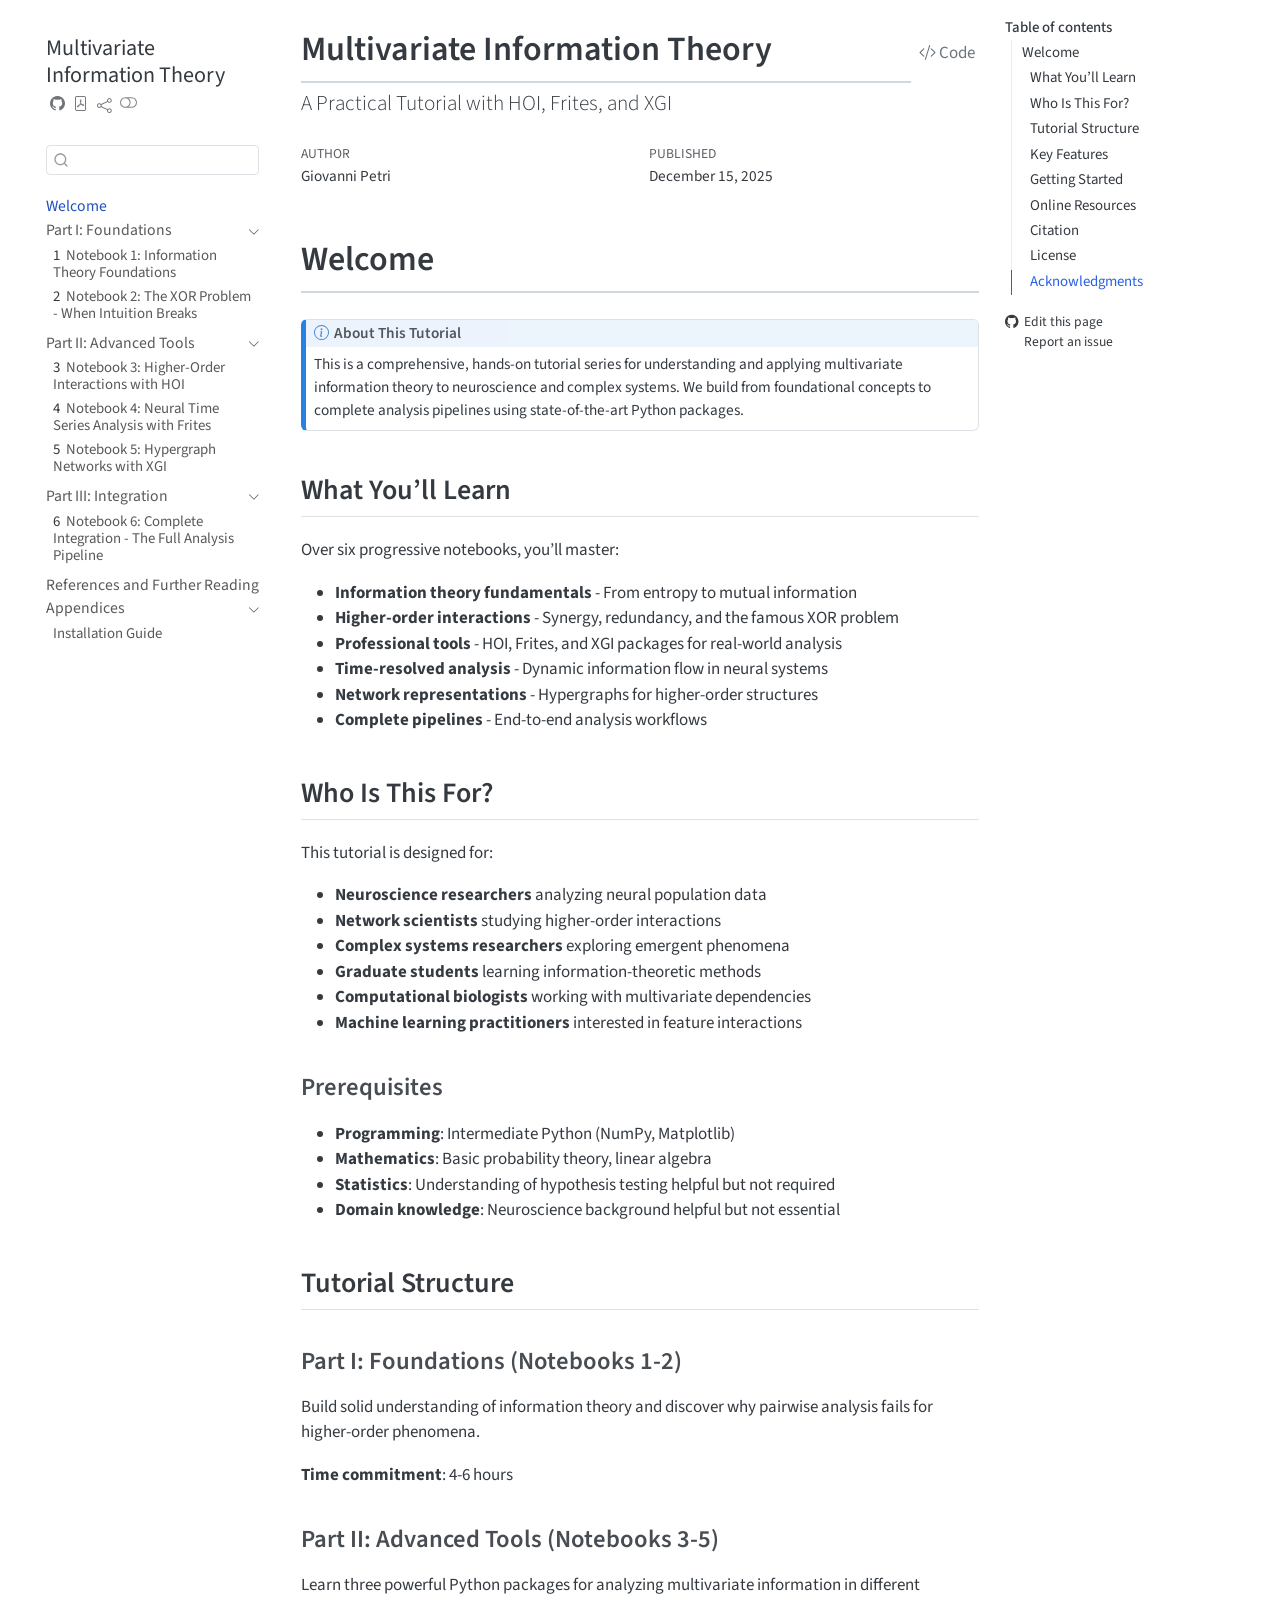
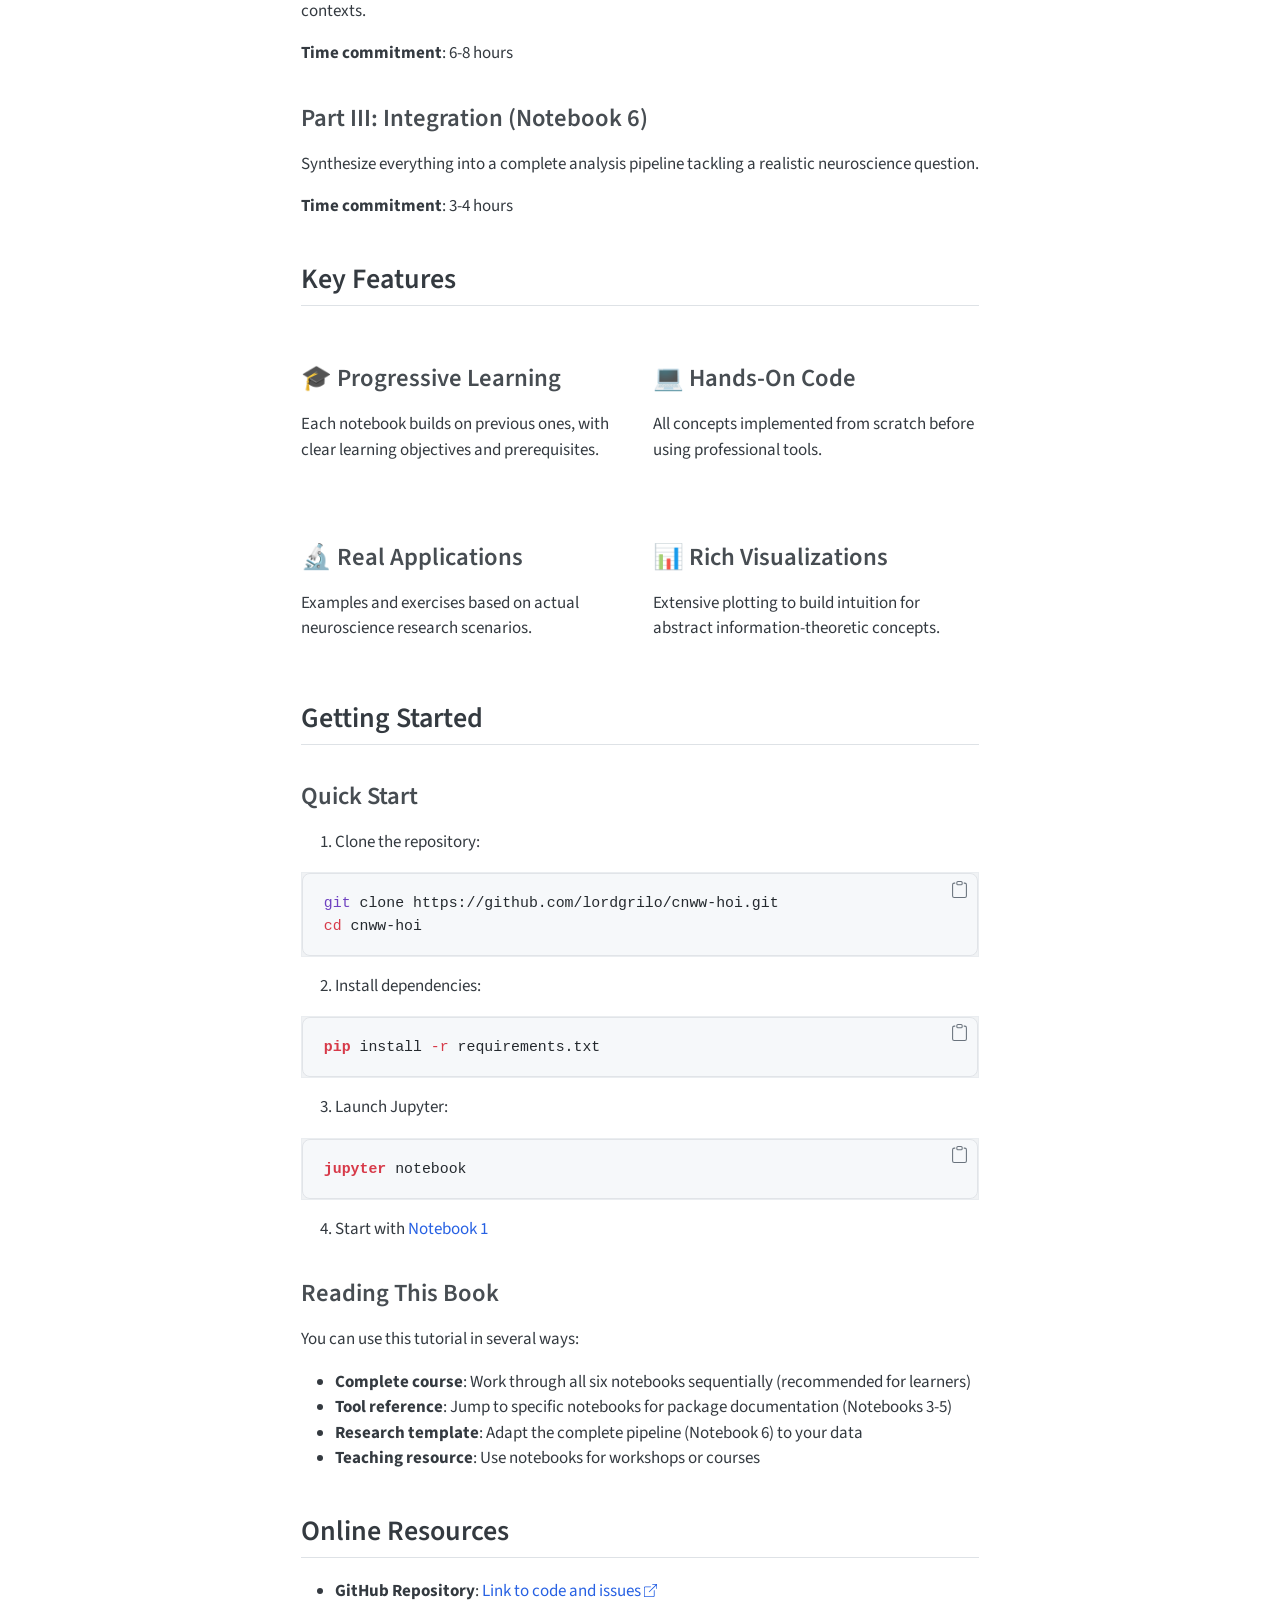
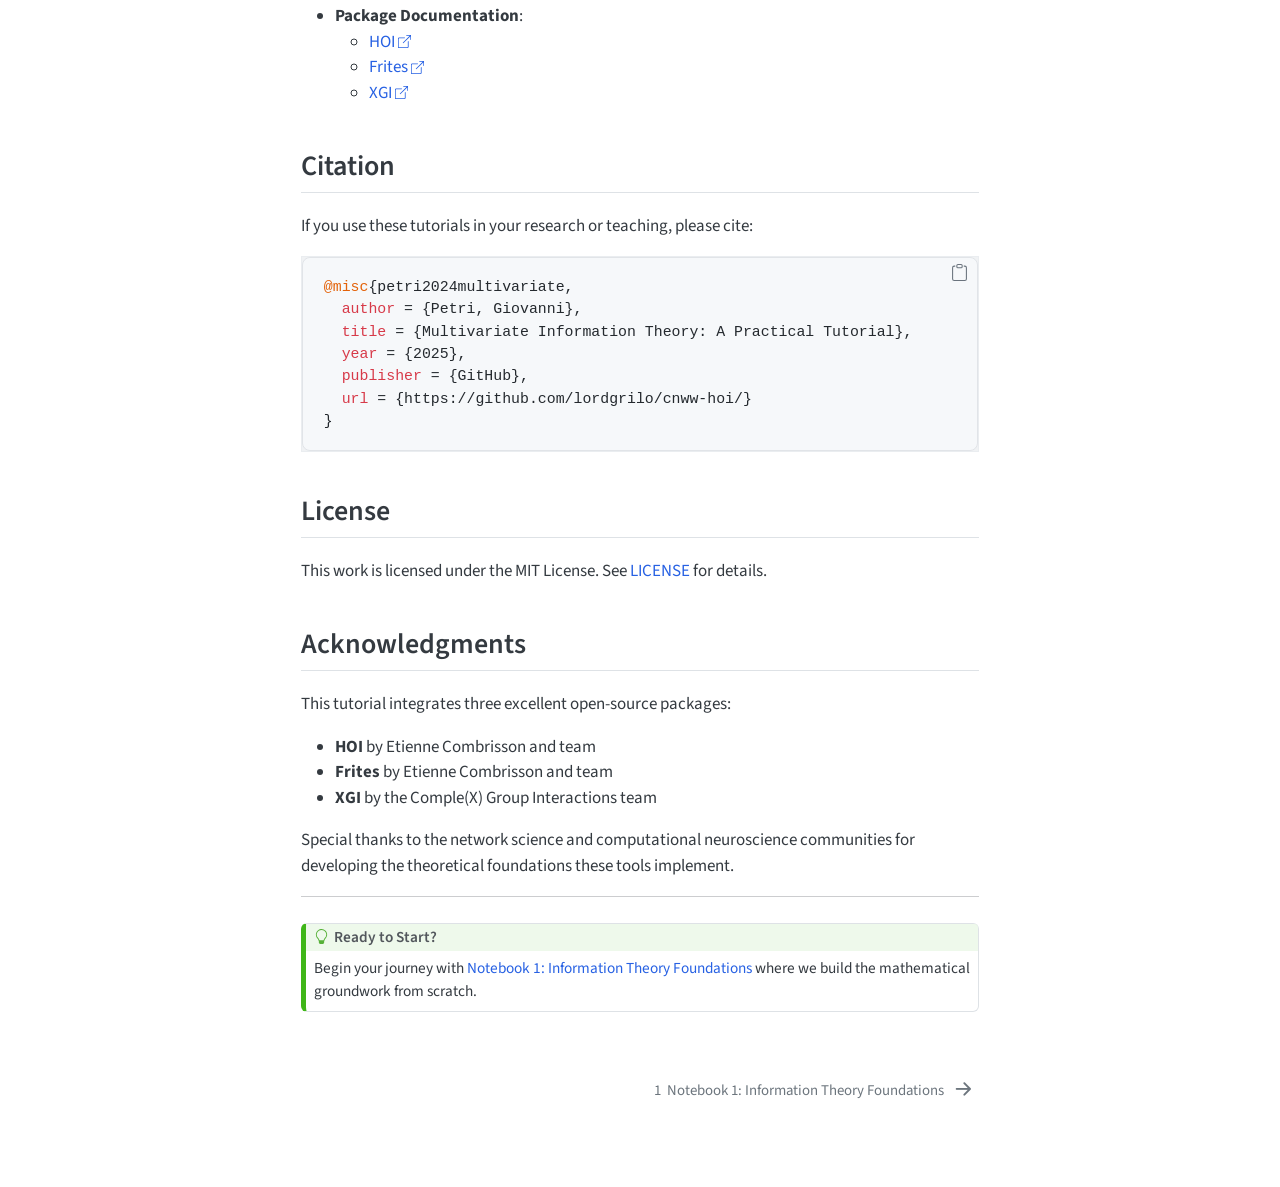
==== docs/index.html @ bf89f745 "added docs folder" ====
<!DOCTYPE html>
<html xmlns="http://www.w3.org/1999/xhtml" lang="en" xml:lang="en"><head>

<meta charset="utf-8">
<meta name="generator" content="quarto-1.8.26">

<meta name="viewport" content="width=device-width, initial-scale=1.0, user-scalable=yes">

<meta name="author" content="Giovanni Petri">
<meta name="dcterms.date" content="2025-12-15">

<title>Multivariate Information Theory</title>
<style>
code{white-space: pre-wrap;}
span.smallcaps{font-variant: small-caps;}
div.columns{display: flex; gap: min(4vw, 1.5em);}
div.column{flex: auto; overflow-x: auto;}
div.hanging-indent{margin-left: 1.5em; text-indent: -1.5em;}
ul.task-list{list-style: none;}
ul.task-list li input[type="checkbox"] {
  width: 0.8em;
  margin: 0 0.8em 0.2em -1em; /* quarto-specific, see https://github.com/quarto-dev/quarto-cli/issues/4556 */ 
  vertical-align: middle;
}
/* CSS for syntax highlighting */
html { -webkit-text-size-adjust: 100%; }
pre > code.sourceCode { white-space: pre; position: relative; }
pre > code.sourceCode > span { display: inline-block; line-height: 1.25; }
pre > code.sourceCode > span:empty { height: 1.2em; }
.sourceCode { overflow: visible; }
code.sourceCode > span { color: inherit; text-decoration: inherit; }
div.sourceCode { margin: 1em 0; }
pre.sourceCode { margin: 0; }
@media screen {
div.sourceCode { overflow: auto; }
}
@media print {
pre > code.sourceCode { white-space: pre-wrap; }
pre > code.sourceCode > span { text-indent: -5em; padding-left: 5em; }
}
pre.numberSource code
  { counter-reset: source-line 0; }
pre.numberSource code > span
  { position: relative; left: -4em; counter-increment: source-line; }
pre.numberSource code > span > a:first-child::before
  { content: counter(source-line);
    position: relative; left: -1em; text-align: right; vertical-align: baseline;
    border: none; display: inline-block;
    -webkit-touch-callout: none; -webkit-user-select: none;
    -khtml-user-select: none; -moz-user-select: none;
    -ms-user-select: none; user-select: none;
    padding: 0 4px; width: 4em;
  }
pre.numberSource { margin-left: 3em;  padding-left: 4px; }
div.sourceCode
  {   }
@media screen {
pre > code.sourceCode > span > a:first-child::before { text-decoration: underline; }
}
</style>


<script src="site_libs/quarto-nav/quarto-nav.js"></script>
<script src="site_libs/quarto-nav/headroom.min.js"></script>
<script src="site_libs/clipboard/clipboard.min.js"></script>
<script src="site_libs/quarto-search/autocomplete.umd.js"></script>
<script src="site_libs/quarto-search/fuse.min.js"></script>
<script src="site_libs/quarto-search/quarto-search.js"></script>
<meta name="quarto:offset" content="./">
<link href="./01_information_theory_foundations.html" rel="next">
<script src="site_libs/quarto-html/quarto.js" type="module"></script>
<script src="site_libs/quarto-html/tabsets/tabsets.js" type="module"></script>
<script src="site_libs/quarto-html/axe/axe-check.js" type="module"></script>
<script src="site_libs/quarto-html/popper.min.js"></script>
<script src="site_libs/quarto-html/tippy.umd.min.js"></script>
<script src="site_libs/quarto-html/anchor.min.js"></script>
<link href="site_libs/quarto-html/tippy.css" rel="stylesheet">
<link href="site_libs/quarto-html/quarto-syntax-highlighting-597958c53c93a607afca12fd375c57ed.css" rel="stylesheet" class="quarto-color-scheme" id="quarto-text-highlighting-styles">
<link href="site_libs/quarto-html/quarto-syntax-highlighting-dark-7ac2f9da8c2617a4fdd15004b4601015.css" rel="stylesheet" class="quarto-color-scheme quarto-color-alternate" id="quarto-text-highlighting-styles">
<link href="site_libs/quarto-html/quarto-syntax-highlighting-597958c53c93a607afca12fd375c57ed.css" rel="stylesheet" class="quarto-color-scheme-extra" id="quarto-text-highlighting-styles">
<script src="site_libs/bootstrap/bootstrap.min.js"></script>
<link href="site_libs/bootstrap/bootstrap-icons.css" rel="stylesheet">
<link href="site_libs/bootstrap/bootstrap-968d3e63a93d5987d0e6d73d568971dd.min.css" rel="stylesheet" append-hash="true" class="quarto-color-scheme" id="quarto-bootstrap" data-mode="light">
<link href="site_libs/bootstrap/bootstrap-dark-913b17780ec437ee198ef3e682b8cc2c.min.css" rel="stylesheet" append-hash="true" class="quarto-color-scheme quarto-color-alternate" id="quarto-bootstrap" data-mode="dark">
<link href="site_libs/bootstrap/bootstrap-968d3e63a93d5987d0e6d73d568971dd.min.css" rel="stylesheet" append-hash="true" class="quarto-color-scheme-extra" id="quarto-bootstrap" data-mode="light">
<script id="quarto-search-options" type="application/json">{
  "location": "sidebar",
  "copy-button": false,
  "collapse-after": 3,
  "panel-placement": "start",
  "type": "textbox",
  "limit": 50,
  "keyboard-shortcut": [
    "f",
    "/",
    "s"
  ],
  "show-item-context": false,
  "language": {
    "search-no-results-text": "No results",
    "search-matching-documents-text": "matching documents",
    "search-copy-link-title": "Copy link to search",
    "search-hide-matches-text": "Hide additional matches",
    "search-more-match-text": "more match in this document",
    "search-more-matches-text": "more matches in this document",
    "search-clear-button-title": "Clear",
    "search-text-placeholder": "",
    "search-detached-cancel-button-title": "Cancel",
    "search-submit-button-title": "Submit",
    "search-label": "Search"
  }
}</script>
<style>html{ scroll-behavior: smooth; }</style>


<link rel="stylesheet" href="styles.css">
</head>

<body class="nav-sidebar floating quarto-light"><script id="quarto-html-before-body" type="application/javascript">
    const toggleBodyColorMode = (bsSheetEl) => {
      const mode = bsSheetEl.getAttribute("data-mode");
      const bodyEl = window.document.querySelector("body");
      if (mode === "dark") {
        bodyEl.classList.add("quarto-dark");
        bodyEl.classList.remove("quarto-light");
      } else {
        bodyEl.classList.add("quarto-light");
        bodyEl.classList.remove("quarto-dark");
      }
    }
    const toggleBodyColorPrimary = () => {
      const bsSheetEl = window.document.querySelector("link#quarto-bootstrap:not([rel=disabled-stylesheet])");
      if (bsSheetEl) {
        toggleBodyColorMode(bsSheetEl);
      }
    }
    const setColorSchemeToggle = (alternate) => {
      const toggles = window.document.querySelectorAll('.quarto-color-scheme-toggle');
      for (let i=0; i < toggles.length; i++) {
        const toggle = toggles[i];
        if (toggle) {
          if (alternate) {
            toggle.classList.add("alternate");
          } else {
            toggle.classList.remove("alternate");
          }
        }
      }
    };
    const toggleColorMode = (alternate) => {
      // Switch the stylesheets
      const primaryStylesheets = window.document.querySelectorAll('link.quarto-color-scheme:not(.quarto-color-alternate)');
      const alternateStylesheets = window.document.querySelectorAll('link.quarto-color-scheme.quarto-color-alternate');
      manageTransitions('#quarto-margin-sidebar .nav-link', false);
      if (alternate) {
        // note: dark is layered on light, we don't disable primary!
        enableStylesheet(alternateStylesheets);
        for (const sheetNode of alternateStylesheets) {
          if (sheetNode.id === "quarto-bootstrap") {
            toggleBodyColorMode(sheetNode);
          }
        }
      } else {
        disableStylesheet(alternateStylesheets);
        enableStylesheet(primaryStylesheets)
        toggleBodyColorPrimary();
      }
      manageTransitions('#quarto-margin-sidebar .nav-link', true);
      // Switch the toggles
      setColorSchemeToggle(alternate)
      // Hack to workaround the fact that safari doesn't
      // properly recolor the scrollbar when toggling (#1455)
      if (navigator.userAgent.indexOf('Safari') > 0 && navigator.userAgent.indexOf('Chrome') == -1) {
        manageTransitions("body", false);
        window.scrollTo(0, 1);
        setTimeout(() => {
          window.scrollTo(0, 0);
          manageTransitions("body", true);
        }, 40);
      }
    }
    const disableStylesheet = (stylesheets) => {
      for (let i=0; i < stylesheets.length; i++) {
        const stylesheet = stylesheets[i];
        stylesheet.rel = 'disabled-stylesheet';
      }
    }
    const enableStylesheet = (stylesheets) => {
      for (let i=0; i < stylesheets.length; i++) {
        const stylesheet = stylesheets[i];
        if(stylesheet.rel !== 'stylesheet') { // for Chrome, which will still FOUC without this check
          stylesheet.rel = 'stylesheet';
        }
      }
    }
    const manageTransitions = (selector, allowTransitions) => {
      const els = window.document.querySelectorAll(selector);
      for (let i=0; i < els.length; i++) {
        const el = els[i];
        if (allowTransitions) {
          el.classList.remove('notransition');
        } else {
          el.classList.add('notransition');
        }
      }
    }
    const isFileUrl = () => {
      return window.location.protocol === 'file:';
    }
    const hasAlternateSentinel = () => {
      let styleSentinel = getColorSchemeSentinel();
      if (styleSentinel !== null) {
        return styleSentinel === "alternate";
      } else {
        return false;
      }
    }
    const setStyleSentinel = (alternate) => {
      const value = alternate ? "alternate" : "default";
      if (!isFileUrl()) {
        window.localStorage.setItem("quarto-color-scheme", value);
      } else {
        localAlternateSentinel = value;
      }
    }
    const getColorSchemeSentinel = () => {
      if (!isFileUrl()) {
        const storageValue = window.localStorage.getItem("quarto-color-scheme");
        return storageValue != null ? storageValue : localAlternateSentinel;
      } else {
        return localAlternateSentinel;
      }
    }
    const toggleGiscusIfUsed = (isAlternate, darkModeDefault) => {
      const baseTheme = document.querySelector('#giscus-base-theme')?.value ?? 'light';
      const alternateTheme = document.querySelector('#giscus-alt-theme')?.value ?? 'dark';
      let newTheme = '';
      if(authorPrefersDark) {
        newTheme = isAlternate ? baseTheme : alternateTheme;
      } else {
        newTheme = isAlternate ? alternateTheme : baseTheme;
      }
      const changeGiscusTheme = () => {
        // From: https://github.com/giscus/giscus/issues/336
        const sendMessage = (message) => {
          const iframe = document.querySelector('iframe.giscus-frame');
          if (!iframe) return;
          iframe.contentWindow.postMessage({ giscus: message }, 'https://giscus.app');
        }
        sendMessage({
          setConfig: {
            theme: newTheme
          }
        });
      }
      const isGiscussLoaded = window.document.querySelector('iframe.giscus-frame') !== null;
      if (isGiscussLoaded) {
        changeGiscusTheme();
      }
    };
    const authorPrefersDark = false;
    const darkModeDefault = authorPrefersDark;
      document.querySelector('link#quarto-text-highlighting-styles.quarto-color-scheme-extra').rel = 'disabled-stylesheet';
      document.querySelector('link#quarto-bootstrap.quarto-color-scheme-extra').rel = 'disabled-stylesheet';
    let localAlternateSentinel = darkModeDefault ? 'alternate' : 'default';
    // Dark / light mode switch
    window.quartoToggleColorScheme = () => {
      // Read the current dark / light value
      let toAlternate = !hasAlternateSentinel();
      toggleColorMode(toAlternate);
      setStyleSentinel(toAlternate);
      toggleGiscusIfUsed(toAlternate, darkModeDefault);
      window.dispatchEvent(new Event('resize'));
    };
    // Switch to dark mode if need be
    if (hasAlternateSentinel()) {
      toggleColorMode(true);
    } else {
      toggleColorMode(false);
    }
  </script>

<div id="quarto-search-results"></div>
  <header id="quarto-header" class="headroom fixed-top">
  <nav class="quarto-secondary-nav">
    <div class="container-fluid d-flex">
      <button type="button" class="quarto-btn-toggle btn" data-bs-toggle="collapse" role="button" data-bs-target=".quarto-sidebar-collapse-item" aria-controls="quarto-sidebar" aria-expanded="false" aria-label="Toggle sidebar navigation" onclick="if (window.quartoToggleHeadroom) { window.quartoToggleHeadroom(); }">
        <i class="bi bi-layout-text-sidebar-reverse"></i>
      </button>
        <nav class="quarto-page-breadcrumbs" aria-label="breadcrumb"><ol class="breadcrumb"><li class="breadcrumb-item"><a href="./index.html">Welcome</a></li></ol></nav>
        <a class="flex-grow-1" role="navigation" data-bs-toggle="collapse" data-bs-target=".quarto-sidebar-collapse-item" aria-controls="quarto-sidebar" aria-expanded="false" aria-label="Toggle sidebar navigation" onclick="if (window.quartoToggleHeadroom) { window.quartoToggleHeadroom(); }">      
        </a>
      <button type="button" class="btn quarto-search-button" aria-label="Search" onclick="window.quartoOpenSearch();">
        <i class="bi bi-search"></i>
      </button>
    </div>
  </nav>
</header>
<!-- content -->
<div id="quarto-content" class="quarto-container page-columns page-rows-contents page-layout-article">
<!-- sidebar -->
  <nav id="quarto-sidebar" class="sidebar collapse collapse-horizontal quarto-sidebar-collapse-item sidebar-navigation floating overflow-auto">
    <div class="pt-lg-2 mt-2 text-left sidebar-header">
    <div class="sidebar-title mb-0 py-0">
      <a href="./">Multivariate Information Theory</a> 
        <div class="sidebar-tools-main tools-wide">
    <a href="https://github.com/yourusername/multivariate-information-theory-tutorial" title="Source Code" class="quarto-navigation-tool px-1" aria-label="Source Code"><i class="bi bi-github"></i></a>
    <a href="./Multivariate-Information-Theory.pdf" title="Download PDF" class="quarto-navigation-tool px-1" aria-label="Download PDF"><i class="bi bi-file-pdf"></i></a>
    <div class="dropdown">
      <a href="" title="Share" id="quarto-navigation-tool-dropdown-0" class="quarto-navigation-tool dropdown-toggle px-1" data-bs-toggle="dropdown" aria-expanded="false" role="link" aria-label="Share"><i class="bi bi-share"></i></a>
      <ul class="dropdown-menu" aria-labelledby="quarto-navigation-tool-dropdown-0">
          <li>
            <a class="dropdown-item sidebar-tools-main-item" href="https://twitter.com/intent/tweet?url=|url|">
              <i class="bi bi-twitter pe-1"></i>
            Twitter
            </a>
          </li>
          <li>
            <a class="dropdown-item sidebar-tools-main-item" href="https://www.linkedin.com/sharing/share-offsite/?url=|url|">
              <i class="bi bi-linkedin pe-1"></i>
            LinkedIn
            </a>
          </li>
      </ul>
    </div>
  <a href="" class="quarto-color-scheme-toggle quarto-navigation-tool  px-1" onclick="window.quartoToggleColorScheme(); return false;" title="Toggle dark mode"><i class="bi"></i></a>
</div>
    </div>
      </div>
        <div class="mt-2 flex-shrink-0 align-items-center">
        <div class="sidebar-search">
        <div id="quarto-search" class="" title="Search"></div>
        </div>
        </div>
    <div class="sidebar-menu-container"> 
    <ul class="list-unstyled mt-1">
        <li class="sidebar-item">
  <div class="sidebar-item-container"> 
  <a href="./index.html" class="sidebar-item-text sidebar-link active">
 <span class="menu-text">Welcome</span></a>
  </div>
</li>
        <li class="sidebar-item sidebar-item-section">
      <div class="sidebar-item-container"> 
            <a class="sidebar-item-text sidebar-link text-start" data-bs-toggle="collapse" data-bs-target="#quarto-sidebar-section-1" role="navigation" aria-expanded="true">
 <span class="menu-text">Part I: Foundations</span></a>
          <a class="sidebar-item-toggle text-start" data-bs-toggle="collapse" data-bs-target="#quarto-sidebar-section-1" role="navigation" aria-expanded="true" aria-label="Toggle section">
            <i class="bi bi-chevron-right ms-2"></i>
          </a> 
      </div>
      <ul id="quarto-sidebar-section-1" class="collapse list-unstyled sidebar-section depth1 show">  
          <li class="sidebar-item">
  <div class="sidebar-item-container"> 
  <a href="./01_information_theory_foundations.html" class="sidebar-item-text sidebar-link">
 <span class="menu-text"><span class="chapter-number">1</span>&nbsp; <span class="chapter-title">Notebook 1: Information Theory Foundations</span></span></a>
  </div>
</li>
          <li class="sidebar-item">
  <div class="sidebar-item-container"> 
  <a href="./02_xor_problem_synergy.html" class="sidebar-item-text sidebar-link">
 <span class="menu-text"><span class="chapter-number">2</span>&nbsp; <span class="chapter-title">Notebook 2: The XOR Problem - When Intuition Breaks</span></span></a>
  </div>
</li>
      </ul>
  </li>
        <li class="sidebar-item sidebar-item-section">
      <div class="sidebar-item-container"> 
            <a class="sidebar-item-text sidebar-link text-start" data-bs-toggle="collapse" data-bs-target="#quarto-sidebar-section-2" role="navigation" aria-expanded="true">
 <span class="menu-text">Part II: Advanced Tools</span></a>
          <a class="sidebar-item-toggle text-start" data-bs-toggle="collapse" data-bs-target="#quarto-sidebar-section-2" role="navigation" aria-expanded="true" aria-label="Toggle section">
            <i class="bi bi-chevron-right ms-2"></i>
          </a> 
      </div>
      <ul id="quarto-sidebar-section-2" class="collapse list-unstyled sidebar-section depth1 show">  
          <li class="sidebar-item">
  <div class="sidebar-item-container"> 
  <a href="./03_hoi_higher_order_interactions.html" class="sidebar-item-text sidebar-link">
 <span class="menu-text"><span class="chapter-number">3</span>&nbsp; <span class="chapter-title">Notebook 3: Higher-Order Interactions with HOI</span></span></a>
  </div>
</li>
          <li class="sidebar-item">
  <div class="sidebar-item-container"> 
  <a href="./04_frites_neural_timeseries.html" class="sidebar-item-text sidebar-link">
 <span class="menu-text"><span class="chapter-number">4</span>&nbsp; <span class="chapter-title">Notebook 4: Neural Time Series Analysis with Frites</span></span></a>
  </div>
</li>
          <li class="sidebar-item">
  <div class="sidebar-item-container"> 
  <a href="./05_xgi_hypergraph_networks.html" class="sidebar-item-text sidebar-link">
 <span class="menu-text"><span class="chapter-number">5</span>&nbsp; <span class="chapter-title">Notebook 5: Hypergraph Networks with XGI</span></span></a>
  </div>
</li>
      </ul>
  </li>
        <li class="sidebar-item sidebar-item-section">
      <div class="sidebar-item-container"> 
            <a class="sidebar-item-text sidebar-link text-start" data-bs-toggle="collapse" data-bs-target="#quarto-sidebar-section-3" role="navigation" aria-expanded="true">
 <span class="menu-text">Part III: Integration</span></a>
          <a class="sidebar-item-toggle text-start" data-bs-toggle="collapse" data-bs-target="#quarto-sidebar-section-3" role="navigation" aria-expanded="true" aria-label="Toggle section">
            <i class="bi bi-chevron-right ms-2"></i>
          </a> 
      </div>
      <ul id="quarto-sidebar-section-3" class="collapse list-unstyled sidebar-section depth1 show">  
          <li class="sidebar-item">
  <div class="sidebar-item-container"> 
  <a href="./06_complete_integration.html" class="sidebar-item-text sidebar-link">
 <span class="menu-text"><span class="chapter-number">6</span>&nbsp; <span class="chapter-title">Notebook 6: Complete Integration - The Full Analysis Pipeline</span></span></a>
  </div>
</li>
      </ul>
  </li>
        <li class="sidebar-item">
  <div class="sidebar-item-container"> 
  <a href="./references.html" class="sidebar-item-text sidebar-link">
 <span class="menu-text">References and Further Reading</span></a>
  </div>
</li>
        <li class="sidebar-item sidebar-item-section">
      <div class="sidebar-item-container"> 
            <a class="sidebar-item-text sidebar-link text-start" data-bs-toggle="collapse" data-bs-target="#quarto-sidebar-section-4" role="navigation" aria-expanded="true">
 <span class="menu-text">Appendices</span></a>
          <a class="sidebar-item-toggle text-start" data-bs-toggle="collapse" data-bs-target="#quarto-sidebar-section-4" role="navigation" aria-expanded="true" aria-label="Toggle section">
            <i class="bi bi-chevron-right ms-2"></i>
          </a> 
      </div>
      <ul id="quarto-sidebar-section-4" class="collapse list-unstyled sidebar-section depth1 show">  
          <li class="sidebar-item">
  <div class="sidebar-item-container"> 
  <a href="./installation_guide.html" class="sidebar-item-text sidebar-link">
 <span class="menu-text">Installation Guide</span></a>
  </div>
</li>
      </ul>
  </li>
    </ul>
    </div>
</nav>
<div id="quarto-sidebar-glass" class="quarto-sidebar-collapse-item" data-bs-toggle="collapse" data-bs-target=".quarto-sidebar-collapse-item"></div>
<!-- margin-sidebar -->
    <div id="quarto-margin-sidebar" class="sidebar margin-sidebar">
        <nav id="TOC" role="doc-toc" class="toc-active">
    <h2 id="toc-title">Table of contents</h2>
   
  <ul>
  <li><a href="#welcome" id="toc-welcome" class="nav-link active" data-scroll-target="#welcome">Welcome</a>
  <ul class="collapse">
  <li><a href="#what-youll-learn" id="toc-what-youll-learn" class="nav-link" data-scroll-target="#what-youll-learn">What You’ll Learn</a></li>
  <li><a href="#who-is-this-for" id="toc-who-is-this-for" class="nav-link" data-scroll-target="#who-is-this-for">Who Is This For?</a>
  <ul class="collapse">
  <li><a href="#prerequisites" id="toc-prerequisites" class="nav-link" data-scroll-target="#prerequisites">Prerequisites</a></li>
  </ul></li>
  <li><a href="#tutorial-structure" id="toc-tutorial-structure" class="nav-link" data-scroll-target="#tutorial-structure">Tutorial Structure</a>
  <ul class="collapse">
  <li><a href="#part-i-foundations-notebooks-1-2" id="toc-part-i-foundations-notebooks-1-2" class="nav-link" data-scroll-target="#part-i-foundations-notebooks-1-2">Part I: Foundations (Notebooks 1-2)</a></li>
  <li><a href="#part-ii-advanced-tools-notebooks-3-5" id="toc-part-ii-advanced-tools-notebooks-3-5" class="nav-link" data-scroll-target="#part-ii-advanced-tools-notebooks-3-5">Part II: Advanced Tools (Notebooks 3-5)</a></li>
  <li><a href="#part-iii-integration-notebook-6" id="toc-part-iii-integration-notebook-6" class="nav-link" data-scroll-target="#part-iii-integration-notebook-6">Part III: Integration (Notebook 6)</a></li>
  </ul></li>
  <li><a href="#key-features" id="toc-key-features" class="nav-link" data-scroll-target="#key-features">Key Features</a></li>
  <li><a href="#getting-started" id="toc-getting-started" class="nav-link" data-scroll-target="#getting-started">Getting Started</a>
  <ul class="collapse">
  <li><a href="#quick-start" id="toc-quick-start" class="nav-link" data-scroll-target="#quick-start">Quick Start</a></li>
  <li><a href="#reading-this-book" id="toc-reading-this-book" class="nav-link" data-scroll-target="#reading-this-book">Reading This Book</a></li>
  </ul></li>
  <li><a href="#online-resources" id="toc-online-resources" class="nav-link" data-scroll-target="#online-resources">Online Resources</a></li>
  <li><a href="#citation" id="toc-citation" class="nav-link" data-scroll-target="#citation">Citation</a></li>
  <li><a href="#license" id="toc-license" class="nav-link" data-scroll-target="#license">License</a></li>
  <li><a href="#acknowledgments" id="toc-acknowledgments" class="nav-link" data-scroll-target="#acknowledgments">Acknowledgments</a></li>
  </ul></li>
  </ul>
<div class="toc-actions"><ul><li><a href="https://github.com/yourusername/multivariate-information-theory-tutorial/edit/main/index.md" class="toc-action"><i class="bi bi-github"></i>Edit this page</a></li><li><a href="https://github.com/yourusername/multivariate-information-theory-tutorial/issues/new" class="toc-action"><i class="bi empty"></i>Report an issue</a></li></ul></div></nav>
    </div>
<!-- main -->
<main class="content" id="quarto-document-content">


<header id="title-block-header" class="quarto-title-block default">
<div class="quarto-title">
<div class="quarto-title-block"><div><h1 class="title">Multivariate Information Theory</h1><button type="button" class="btn code-tools-button" id="quarto-code-tools-source"><i class="bi"></i> Code</button></div></div>
<p class="subtitle lead">A Practical Tutorial with HOI, Frites, and XGI</p>
</div>



<div class="quarto-title-meta">

    <div>
    <div class="quarto-title-meta-heading">Author</div>
    <div class="quarto-title-meta-contents">
             <p>Giovanni Petri </p>
          </div>
  </div>
    
    <div>
    <div class="quarto-title-meta-heading">Published</div>
    <div class="quarto-title-meta-contents">
      <p class="date">December 15, 2025</p>
    </div>
  </div>
  
    
  </div>
  


</header>


<section id="welcome" class="level1 unnumbered">
<h1 class="unnumbered">Welcome</h1>
<div class="callout callout-style-default callout-note callout-titled">
<div class="callout-header d-flex align-content-center">
<div class="callout-icon-container">
<i class="callout-icon"></i>
</div>
<div class="callout-title-container flex-fill">
<span class="screen-reader-only">Note</span>About This Tutorial
</div>
</div>
<div class="callout-body-container callout-body">
<p>This is a comprehensive, hands-on tutorial series for understanding and applying multivariate information theory to neuroscience and complex systems. We build from foundational concepts to complete analysis pipelines using state-of-the-art Python packages.</p>
</div>
</div>
<section id="what-youll-learn" class="level2">
<h2 class="anchored" data-anchor-id="what-youll-learn">What You’ll Learn</h2>
<p>Over six progressive notebooks, you’ll master:</p>
<ul>
<li><strong>Information theory fundamentals</strong> - From entropy to mutual information</li>
<li><strong>Higher-order interactions</strong> - Synergy, redundancy, and the famous XOR problem</li>
<li><strong>Professional tools</strong> - HOI, Frites, and XGI packages for real-world analysis</li>
<li><strong>Time-resolved analysis</strong> - Dynamic information flow in neural systems</li>
<li><strong>Network representations</strong> - Hypergraphs for higher-order structures</li>
<li><strong>Complete pipelines</strong> - End-to-end analysis workflows</li>
</ul>
</section>
<section id="who-is-this-for" class="level2">
<h2 class="anchored" data-anchor-id="who-is-this-for">Who Is This For?</h2>
<p>This tutorial is designed for:</p>
<ul>
<li><strong>Neuroscience researchers</strong> analyzing neural population data</li>
<li><strong>Network scientists</strong> studying higher-order interactions</li>
<li><strong>Complex systems researchers</strong> exploring emergent phenomena</li>
<li><strong>Graduate students</strong> learning information-theoretic methods</li>
<li><strong>Computational biologists</strong> working with multivariate dependencies</li>
<li><strong>Machine learning practitioners</strong> interested in feature interactions</li>
</ul>
<section id="prerequisites" class="level3">
<h3 class="anchored" data-anchor-id="prerequisites">Prerequisites</h3>
<ul>
<li><strong>Programming</strong>: Intermediate Python (NumPy, Matplotlib)</li>
<li><strong>Mathematics</strong>: Basic probability theory, linear algebra</li>
<li><strong>Statistics</strong>: Understanding of hypothesis testing helpful but not required</li>
<li><strong>Domain knowledge</strong>: Neuroscience background helpful but not essential</li>
</ul>
</section>
</section>
<section id="tutorial-structure" class="level2">
<h2 class="anchored" data-anchor-id="tutorial-structure">Tutorial Structure</h2>
<section id="part-i-foundations-notebooks-1-2" class="level3">
<h3 class="anchored" data-anchor-id="part-i-foundations-notebooks-1-2">Part I: Foundations (Notebooks 1-2)</h3>
<p>Build solid understanding of information theory and discover why pairwise analysis fails for higher-order phenomena.</p>
<p><strong>Time commitment</strong>: 4-6 hours</p>
</section>
<section id="part-ii-advanced-tools-notebooks-3-5" class="level3">
<h3 class="anchored" data-anchor-id="part-ii-advanced-tools-notebooks-3-5">Part II: Advanced Tools (Notebooks 3-5)</h3>
<p>Learn three powerful Python packages for analyzing multivariate information in different contexts.</p>
<p><strong>Time commitment</strong>: 6-8 hours</p>
</section>
<section id="part-iii-integration-notebook-6" class="level3">
<h3 class="anchored" data-anchor-id="part-iii-integration-notebook-6">Part III: Integration (Notebook 6)</h3>
<p>Synthesize everything into a complete analysis pipeline tackling a realistic neuroscience question.</p>
<p><strong>Time commitment</strong>: 3-4 hours</p>
</section>
</section>
<section id="key-features" class="level2">
<h2 class="anchored" data-anchor-id="key-features">Key Features</h2>
<div class="grid">
<section id="progressive-learning" class="level3 g-col-6">
<h3 class="anchored" data-anchor-id="progressive-learning">🎓 Progressive Learning</h3>
<p>Each notebook builds on previous ones, with clear learning objectives and prerequisites.</p>
</section>
<section id="hands-on-code" class="level3 g-col-6">
<h3 class="anchored" data-anchor-id="hands-on-code">💻 Hands-On Code</h3>
<p>All concepts implemented from scratch before using professional tools.</p>
</section>
<section id="real-applications" class="level3 g-col-6">
<h3 class="anchored" data-anchor-id="real-applications">🔬 Real Applications</h3>
<p>Examples and exercises based on actual neuroscience research scenarios.</p>
</section>
<section id="rich-visualizations" class="level3 g-col-6">
<h3 class="anchored" data-anchor-id="rich-visualizations">📊 Rich Visualizations</h3>
<p>Extensive plotting to build intuition for abstract information-theoretic concepts.</p>
</section>
</div>
</section>
<section id="getting-started" class="level2">
<h2 class="anchored" data-anchor-id="getting-started">Getting Started</h2>
<section id="quick-start" class="level3">
<h3 class="anchored" data-anchor-id="quick-start">Quick Start</h3>
<ol type="1">
<li>Clone the repository:</li>
</ol>
<div class="code-copy-outer-scaffold"><div class="sourceCode" id="cb1"><pre class="sourceCode bash code-with-copy"><code class="sourceCode bash"><span id="cb1-1"><a href="#cb1-1" aria-hidden="true" tabindex="-1"></a><span class="fu">git</span> clone https://github.com/lordgrilo/cnww-hoi.git</span>
<span id="cb1-2"><a href="#cb1-2" aria-hidden="true" tabindex="-1"></a><span class="bu">cd</span> cnww-hoi</span></code></pre></div><button title="Copy to Clipboard" class="code-copy-button"><i class="bi"></i></button></div>
<ol start="2" type="1">
<li>Install dependencies:</li>
</ol>
<div class="code-copy-outer-scaffold"><div class="sourceCode" id="cb2"><pre class="sourceCode bash code-with-copy"><code class="sourceCode bash"><span id="cb2-1"><a href="#cb2-1" aria-hidden="true" tabindex="-1"></a><span class="ex">pip</span> install <span class="at">-r</span> requirements.txt</span></code></pre></div><button title="Copy to Clipboard" class="code-copy-button"><i class="bi"></i></button></div>
<ol start="3" type="1">
<li>Launch Jupyter:</li>
</ol>
<div class="code-copy-outer-scaffold"><div class="sourceCode" id="cb3"><pre class="sourceCode bash code-with-copy"><code class="sourceCode bash"><span id="cb3-1"><a href="#cb3-1" aria-hidden="true" tabindex="-1"></a><span class="ex">jupyter</span> notebook</span></code></pre></div><button title="Copy to Clipboard" class="code-copy-button"><i class="bi"></i></button></div>
<ol start="4" type="1">
<li>Start with <a href="./01_information_theory_foundations.html">Notebook 1</a></li>
</ol>
</section>
<section id="reading-this-book" class="level3">
<h3 class="anchored" data-anchor-id="reading-this-book">Reading This Book</h3>
<p>You can use this tutorial in several ways:</p>
<ul>
<li><strong>Complete course</strong>: Work through all six notebooks sequentially (recommended for learners)</li>
<li><strong>Tool reference</strong>: Jump to specific notebooks for package documentation (Notebooks 3-5)</li>
<li><strong>Research template</strong>: Adapt the complete pipeline (Notebook 6) to your data</li>
<li><strong>Teaching resource</strong>: Use notebooks for workshops or courses</li>
</ul>
</section>
</section>
<section id="online-resources" class="level2">
<h2 class="anchored" data-anchor-id="online-resources">Online Resources</h2>
<ul>
<li><strong>GitHub Repository</strong>: <a href="https://github.com/yourusername/repo">Link to code and issues</a></li>
<li><strong>Package Documentation</strong>:
<ul>
<li><a href="https://hoi.readthedocs.io/">HOI</a></li>
<li><a href="https://brainets.github.io/frites/">Frites</a></li>
<li><a href="https://xgi.readthedocs.io/">XGI</a></li>
</ul></li>
</ul>
</section>
<section id="citation" class="level2">
<h2 class="anchored" data-anchor-id="citation">Citation</h2>
<p>If you use these tutorials in your research or teaching, please cite:</p>
<div class="code-copy-outer-scaffold"><div class="sourceCode" id="cb4"><pre class="sourceCode bibtex code-with-copy"><code class="sourceCode bibtex"><span id="cb4-1"><a href="#cb4-1" aria-hidden="true" tabindex="-1"></a><span class="va">@misc</span>{<span class="ot">petri2024multivariate</span>,</span>
<span id="cb4-2"><a href="#cb4-2" aria-hidden="true" tabindex="-1"></a>  <span class="dt">author</span> = {Petri, Giovanni},</span>
<span id="cb4-3"><a href="#cb4-3" aria-hidden="true" tabindex="-1"></a>  <span class="dt">title</span> = {Multivariate Information Theory: A Practical Tutorial},</span>
<span id="cb4-4"><a href="#cb4-4" aria-hidden="true" tabindex="-1"></a>  <span class="dt">year</span> = {2025},</span>
<span id="cb4-5"><a href="#cb4-5" aria-hidden="true" tabindex="-1"></a>  <span class="dt">publisher</span> = {GitHub},</span>
<span id="cb4-6"><a href="#cb4-6" aria-hidden="true" tabindex="-1"></a>  <span class="dt">url</span> = {https://github.com/lordgrilo/cnww-hoi/}</span>
<span id="cb4-7"><a href="#cb4-7" aria-hidden="true" tabindex="-1"></a>}</span></code></pre></div><button title="Copy to Clipboard" class="code-copy-button"><i class="bi"></i></button></div>
</section>
<section id="license" class="level2">
<h2 class="anchored" data-anchor-id="license">License</h2>
<p>This work is licensed under the MIT License. See <a href="LICENSE">LICENSE</a> for details.</p>
</section>
<section id="acknowledgments" class="level2">
<h2 class="anchored" data-anchor-id="acknowledgments">Acknowledgments</h2>
<p>This tutorial integrates three excellent open-source packages:</p>
<ul>
<li><strong>HOI</strong> by Etienne Combrisson and team</li>
<li><strong>Frites</strong> by Etienne Combrisson and team<br>
</li>
<li><strong>XGI</strong> by the Comple(X) Group Interactions team</li>
</ul>
<p>Special thanks to the network science and computational neuroscience communities for developing the theoretical foundations these tools implement.</p>
<hr>
<div class="callout callout-style-default callout-tip callout-titled">
<div class="callout-header d-flex align-content-center">
<div class="callout-icon-container">
<i class="callout-icon"></i>
</div>
<div class="callout-title-container flex-fill">
<span class="screen-reader-only">Tip</span>Ready to Start?
</div>
</div>
<div class="callout-body-container callout-body">
<p>Begin your journey with <a href="./01_information_theory_foundations.html">Notebook 1: Information Theory Foundations</a> where we build the mathematical groundwork from scratch.</p>
</div>
</div>


<!-- -->

</section>
</section>

</main> <!-- /main -->
<script id="quarto-html-after-body" type="application/javascript">
  window.document.addEventListener("DOMContentLoaded", function (event) {
    // Ensure there is a toggle, if there isn't float one in the top right
    if (window.document.querySelector('.quarto-color-scheme-toggle') === null) {
      const a = window.document.createElement('a');
      a.classList.add('top-right');
      a.classList.add('quarto-color-scheme-toggle');
      a.href = "";
      a.onclick = function() { try { window.quartoToggleColorScheme(); } catch {} return false; };
      const i = window.document.createElement("i");
      i.classList.add('bi');
      a.appendChild(i);
      window.document.body.appendChild(a);
    }
    setColorSchemeToggle(hasAlternateSentinel())
    const icon = "";
    const anchorJS = new window.AnchorJS();
    anchorJS.options = {
      placement: 'right',
      icon: icon
    };
    anchorJS.add('.anchored');
    const isCodeAnnotation = (el) => {
      for (const clz of el.classList) {
        if (clz.startsWith('code-annotation-')) {                     
          return true;
        }
      }
      return false;
    }
    const onCopySuccess = function(e) {
      // button target
      const button = e.trigger;
      // don't keep focus
      button.blur();
      // flash "checked"
      button.classList.add('code-copy-button-checked');
      var currentTitle = button.getAttribute("title");
      button.setAttribute("title", "Copied!");
      let tooltip;
      if (window.bootstrap) {
        button.setAttribute("data-bs-toggle", "tooltip");
        button.setAttribute("data-bs-placement", "left");
        button.setAttribute("data-bs-title", "Copied!");
        tooltip = new bootstrap.Tooltip(button, 
          { trigger: "manual", 
            customClass: "code-copy-button-tooltip",
            offset: [0, -8]});
        tooltip.show();    
      }
      setTimeout(function() {
        if (tooltip) {
          tooltip.hide();
          button.removeAttribute("data-bs-title");
          button.removeAttribute("data-bs-toggle");
          button.removeAttribute("data-bs-placement");
        }
        button.setAttribute("title", currentTitle);
        button.classList.remove('code-copy-button-checked');
      }, 1000);
      // clear code selection
      e.clearSelection();
    }
    const getTextToCopy = function(trigger) {
      const outerScaffold = trigger.parentElement.cloneNode(true);
      const codeEl = outerScaffold.querySelector('code');
      for (const childEl of codeEl.children) {
        if (isCodeAnnotation(childEl)) {
          childEl.remove();
        }
      }
      return codeEl.innerText;
    }
    const clipboard = new window.ClipboardJS('.code-copy-button:not([data-in-quarto-modal])', {
      text: getTextToCopy
    });
    clipboard.on('success', onCopySuccess);
    if (window.document.getElementById('quarto-embedded-source-code-modal')) {
      const clipboardModal = new window.ClipboardJS('.code-copy-button[data-in-quarto-modal]', {
        text: getTextToCopy,
        container: window.document.getElementById('quarto-embedded-source-code-modal')
      });
      clipboardModal.on('success', onCopySuccess);
    }
    const viewSource = window.document.getElementById('quarto-view-source') ||
                       window.document.getElementById('quarto-code-tools-source');
    if (viewSource) {
      const sourceUrl = viewSource.getAttribute("data-quarto-source-url");
      viewSource.addEventListener("click", function(e) {
        if (sourceUrl) {
          // rstudio viewer pane
          if (/\bcapabilities=\b/.test(window.location)) {
            window.open(sourceUrl);
          } else {
            window.location.href = sourceUrl;
          }
        } else {
          const modal = new bootstrap.Modal(document.getElementById('quarto-embedded-source-code-modal'));
          modal.show();
        }
        return false;
      });
    }
    function toggleCodeHandler(show) {
      return function(e) {
        const detailsSrc = window.document.querySelectorAll(".cell > details > .sourceCode");
        for (let i=0; i<detailsSrc.length; i++) {
          const details = detailsSrc[i].parentElement;
          if (show) {
            details.open = true;
          } else {
            details.removeAttribute("open");
          }
        }
        const cellCodeDivs = window.document.querySelectorAll(".cell > .sourceCode");
        const fromCls = show ? "hidden" : "unhidden";
        const toCls = show ? "unhidden" : "hidden";
        for (let i=0; i<cellCodeDivs.length; i++) {
          const codeDiv = cellCodeDivs[i];
          if (codeDiv.classList.contains(fromCls)) {
            codeDiv.classList.remove(fromCls);
            codeDiv.classList.add(toCls);
          } 
        }
        return false;
      }
    }
    const hideAllCode = window.document.getElementById("quarto-hide-all-code");
    if (hideAllCode) {
      hideAllCode.addEventListener("click", toggleCodeHandler(false));
    }
    const showAllCode = window.document.getElementById("quarto-show-all-code");
    if (showAllCode) {
      showAllCode.addEventListener("click", toggleCodeHandler(true));
    }
      var localhostRegex = new RegExp(/^(?:http|https):\/\/localhost\:?[0-9]*\//);
      var mailtoRegex = new RegExp(/^mailto:/);
        var filterRegex = new RegExp('/' + window.location.host + '/');
      var isInternal = (href) => {
          return filterRegex.test(href) || localhostRegex.test(href) || mailtoRegex.test(href);
      }
      // Inspect non-navigation links and adorn them if external
     var links = window.document.querySelectorAll('a[href]:not(.nav-link):not(.navbar-brand):not(.toc-action):not(.sidebar-link):not(.sidebar-item-toggle):not(.pagination-link):not(.no-external):not([aria-hidden]):not(.dropdown-item):not(.quarto-navigation-tool):not(.about-link)');
      for (var i=0; i<links.length; i++) {
        const link = links[i];
        if (!isInternal(link.href)) {
          // undo the damage that might have been done by quarto-nav.js in the case of
          // links that we want to consider external
          if (link.dataset.originalHref !== undefined) {
            link.href = link.dataset.originalHref;
          }
            // target, if specified
            link.setAttribute("target", "_blank");
            if (link.getAttribute("rel") === null) {
              link.setAttribute("rel", "noopener");
            }
            // default icon
            link.classList.add("external");
        }
      }
    function tippyHover(el, contentFn, onTriggerFn, onUntriggerFn) {
      const config = {
        allowHTML: true,
        maxWidth: 500,
        delay: 100,
        arrow: false,
        appendTo: function(el) {
            return el.parentElement;
        },
        interactive: true,
        interactiveBorder: 10,
        theme: 'quarto',
        placement: 'bottom-start',
      };
      if (contentFn) {
        config.content = contentFn;
      }
      if (onTriggerFn) {
        config.onTrigger = onTriggerFn;
      }
      if (onUntriggerFn) {
        config.onUntrigger = onUntriggerFn;
      }
      window.tippy(el, config); 
    }
    const noterefs = window.document.querySelectorAll('a[role="doc-noteref"]');
    for (var i=0; i<noterefs.length; i++) {
      const ref = noterefs[i];
      tippyHover(ref, function() {
        // use id or data attribute instead here
        let href = ref.getAttribute('data-footnote-href') || ref.getAttribute('href');
        try { href = new URL(href).hash; } catch {}
        const id = href.replace(/^#\/?/, "");
        const note = window.document.getElementById(id);
        if (note) {
          return note.innerHTML;
        } else {
          return "";
        }
      });
    }
    const xrefs = window.document.querySelectorAll('a.quarto-xref');
    const processXRef = (id, note) => {
      // Strip column container classes
      const stripColumnClz = (el) => {
        el.classList.remove("page-full", "page-columns");
        if (el.children) {
          for (const child of el.children) {
            stripColumnClz(child);
          }
        }
      }
      stripColumnClz(note)
      if (id === null || id.startsWith('sec-')) {
        // Special case sections, only their first couple elements
        const container = document.createElement("div");
        if (note.children && note.children.length > 2) {
          container.appendChild(note.children[0].cloneNode(true));
          for (let i = 1; i < note.children.length; i++) {
            const child = note.children[i];
            if (child.tagName === "P" && child.innerText === "") {
              continue;
            } else {
              container.appendChild(child.cloneNode(true));
              break;
            }
          }
          if (window.Quarto?.typesetMath) {
            window.Quarto.typesetMath(container);
          }
          return container.innerHTML
        } else {
          if (window.Quarto?.typesetMath) {
            window.Quarto.typesetMath(note);
          }
          return note.innerHTML;
        }
      } else {
        // Remove any anchor links if they are present
        const anchorLink = note.querySelector('a.anchorjs-link');
        if (anchorLink) {
          anchorLink.remove();
        }
        if (window.Quarto?.typesetMath) {
          window.Quarto.typesetMath(note);
        }
        if (note.classList.contains("callout")) {
          return note.outerHTML;
        } else {
          return note.innerHTML;
        }
      }
    }
    for (var i=0; i<xrefs.length; i++) {
      const xref = xrefs[i];
      tippyHover(xref, undefined, function(instance) {
        instance.disable();
        let url = xref.getAttribute('href');
        let hash = undefined; 
        if (url.startsWith('#')) {
          hash = url;
        } else {
          try { hash = new URL(url).hash; } catch {}
        }
        if (hash) {
          const id = hash.replace(/^#\/?/, "");
          const note = window.document.getElementById(id);
          if (note !== null) {
            try {
              const html = processXRef(id, note.cloneNode(true));
              instance.setContent(html);
            } finally {
              instance.enable();
              instance.show();
            }
          } else {
            // See if we can fetch this
            fetch(url.split('#')[0])
            .then(res => res.text())
            .then(html => {
              const parser = new DOMParser();
              const htmlDoc = parser.parseFromString(html, "text/html");
              const note = htmlDoc.getElementById(id);
              if (note !== null) {
                const html = processXRef(id, note);
                instance.setContent(html);
              } 
            }).finally(() => {
              instance.enable();
              instance.show();
            });
          }
        } else {
          // See if we can fetch a full url (with no hash to target)
          // This is a special case and we should probably do some content thinning / targeting
          fetch(url)
          .then(res => res.text())
          .then(html => {
            const parser = new DOMParser();
            const htmlDoc = parser.parseFromString(html, "text/html");
            const note = htmlDoc.querySelector('main.content');
            if (note !== null) {
              // This should only happen for chapter cross references
              // (since there is no id in the URL)
              // remove the first header
              if (note.children.length > 0 && note.children[0].tagName === "HEADER") {
                note.children[0].remove();
              }
              const html = processXRef(null, note);
              instance.setContent(html);
            } 
          }).finally(() => {
            instance.enable();
            instance.show();
          });
        }
      }, function(instance) {
      });
    }
        let selectedAnnoteEl;
        const selectorForAnnotation = ( cell, annotation) => {
          let cellAttr = 'data-code-cell="' + cell + '"';
          let lineAttr = 'data-code-annotation="' +  annotation + '"';
          const selector = 'span[' + cellAttr + '][' + lineAttr + ']';
          return selector;
        }
        const selectCodeLines = (annoteEl) => {
          const doc = window.document;
          const targetCell = annoteEl.getAttribute("data-target-cell");
          const targetAnnotation = annoteEl.getAttribute("data-target-annotation");
          const annoteSpan = window.document.querySelector(selectorForAnnotation(targetCell, targetAnnotation));
          const lines = annoteSpan.getAttribute("data-code-lines").split(",");
          const lineIds = lines.map((line) => {
            return targetCell + "-" + line;
          })
          let top = null;
          let height = null;
          let parent = null;
          if (lineIds.length > 0) {
              //compute the position of the single el (top and bottom and make a div)
              const el = window.document.getElementById(lineIds[0]);
              top = el.offsetTop;
              height = el.offsetHeight;
              parent = el.parentElement.parentElement;
            if (lineIds.length > 1) {
              const lastEl = window.document.getElementById(lineIds[lineIds.length - 1]);
              const bottom = lastEl.offsetTop + lastEl.offsetHeight;
              height = bottom - top;
            }
            if (top !== null && height !== null && parent !== null) {
              // cook up a div (if necessary) and position it 
              let div = window.document.getElementById("code-annotation-line-highlight");
              if (div === null) {
                div = window.document.createElement("div");
                div.setAttribute("id", "code-annotation-line-highlight");
                div.style.position = 'absolute';
                parent.appendChild(div);
              }
              div.style.top = top - 2 + "px";
              div.style.height = height + 4 + "px";
              div.style.left = 0;
              let gutterDiv = window.document.getElementById("code-annotation-line-highlight-gutter");
              if (gutterDiv === null) {
                gutterDiv = window.document.createElement("div");
                gutterDiv.setAttribute("id", "code-annotation-line-highlight-gutter");
                gutterDiv.style.position = 'absolute';
                const codeCell = window.document.getElementById(targetCell);
                const gutter = codeCell.querySelector('.code-annotation-gutter');
                gutter.appendChild(gutterDiv);
              }
              gutterDiv.style.top = top - 2 + "px";
              gutterDiv.style.height = height + 4 + "px";
            }
            selectedAnnoteEl = annoteEl;
          }
        };
        const unselectCodeLines = () => {
          const elementsIds = ["code-annotation-line-highlight", "code-annotation-line-highlight-gutter"];
          elementsIds.forEach((elId) => {
            const div = window.document.getElementById(elId);
            if (div) {
              div.remove();
            }
          });
          selectedAnnoteEl = undefined;
        };
          // Handle positioning of the toggle
      window.addEventListener(
        "resize",
        throttle(() => {
          elRect = undefined;
          if (selectedAnnoteEl) {
            selectCodeLines(selectedAnnoteEl);
          }
        }, 10)
      );
      function throttle(fn, ms) {
      let throttle = false;
      let timer;
        return (...args) => {
          if(!throttle) { // first call gets through
              fn.apply(this, args);
              throttle = true;
          } else { // all the others get throttled
              if(timer) clearTimeout(timer); // cancel #2
              timer = setTimeout(() => {
                fn.apply(this, args);
                timer = throttle = false;
              }, ms);
          }
        };
      }
        // Attach click handler to the DT
        const annoteDls = window.document.querySelectorAll('dt[data-target-cell]');
        for (const annoteDlNode of annoteDls) {
          annoteDlNode.addEventListener('click', (event) => {
            const clickedEl = event.target;
            if (clickedEl !== selectedAnnoteEl) {
              unselectCodeLines();
              const activeEl = window.document.querySelector('dt[data-target-cell].code-annotation-active');
              if (activeEl) {
                activeEl.classList.remove('code-annotation-active');
              }
              selectCodeLines(clickedEl);
              clickedEl.classList.add('code-annotation-active');
            } else {
              // Unselect the line
              unselectCodeLines();
              clickedEl.classList.remove('code-annotation-active');
            }
          });
        }
    const findCites = (el) => {
      const parentEl = el.parentElement;
      if (parentEl) {
        const cites = parentEl.dataset.cites;
        if (cites) {
          return {
            el,
            cites: cites.split(' ')
          };
        } else {
          return findCites(el.parentElement)
        }
      } else {
        return undefined;
      }
    };
    var bibliorefs = window.document.querySelectorAll('a[role="doc-biblioref"]');
    for (var i=0; i<bibliorefs.length; i++) {
      const ref = bibliorefs[i];
      const citeInfo = findCites(ref);
      if (citeInfo) {
        tippyHover(citeInfo.el, function() {
          var popup = window.document.createElement('div');
          citeInfo.cites.forEach(function(cite) {
            var citeDiv = window.document.createElement('div');
            citeDiv.classList.add('hanging-indent');
            citeDiv.classList.add('csl-entry');
            var biblioDiv = window.document.getElementById('ref-' + cite);
            if (biblioDiv) {
              citeDiv.innerHTML = biblioDiv.innerHTML;
            }
            popup.appendChild(citeDiv);
          });
          return popup.innerHTML;
        });
      }
    }
  });
  </script>
<nav class="page-navigation">
  <div class="nav-page nav-page-previous">
  </div>
  <div class="nav-page nav-page-next">
      <a href="./01_information_theory_foundations.html" class="pagination-link" aria-label="Notebook 1: Information Theory Foundations">
        <span class="nav-page-text"><span class="chapter-number">1</span>&nbsp; <span class="chapter-title">Notebook 1: Information Theory Foundations</span></span> <i class="bi bi-arrow-right-short"></i>
      </a>
  </div>
</nav><div class="modal fade" id="quarto-embedded-source-code-modal" tabindex="-1" aria-labelledby="quarto-embedded-source-code-modal-label" aria-hidden="true"><div class="modal-dialog modal-dialog-scrollable"><div class="modal-content"><div class="modal-header"><h5 class="modal-title" id="quarto-embedded-source-code-modal-label">Source Code</h5><button class="btn-close" data-bs-dismiss="modal"></button></div><div class="modal-body"><div class="">
<div class="code-copy-outer-scaffold"><div class="sourceCode" id="cb5" data-shortcodes="false"><pre class="sourceCode markdown code-with-copy"><code class="sourceCode markdown"><span id="cb5-1"><a href="#cb5-1" aria-hidden="true" tabindex="-1"></a><span class="fu"># Welcome {.unnumbered}</span></span>
<span id="cb5-2"><a href="#cb5-2" aria-hidden="true" tabindex="-1"></a></span>
<span id="cb5-3"><a href="#cb5-3" aria-hidden="true" tabindex="-1"></a>::: {.callout-note}</span>
<span id="cb5-4"><a href="#cb5-4" aria-hidden="true" tabindex="-1"></a><span class="fu">## About This Tutorial</span></span>
<span id="cb5-5"><a href="#cb5-5" aria-hidden="true" tabindex="-1"></a></span>
<span id="cb5-6"><a href="#cb5-6" aria-hidden="true" tabindex="-1"></a>This is a comprehensive, hands-on tutorial series for understanding and applying multivariate information theory to neuroscience and complex systems. We build from foundational concepts to complete analysis pipelines using state-of-the-art Python packages.</span>
<span id="cb5-7"><a href="#cb5-7" aria-hidden="true" tabindex="-1"></a>:::</span>
<span id="cb5-8"><a href="#cb5-8" aria-hidden="true" tabindex="-1"></a></span>
<span id="cb5-9"><a href="#cb5-9" aria-hidden="true" tabindex="-1"></a><span class="fu">## What You'll Learn</span></span>
<span id="cb5-10"><a href="#cb5-10" aria-hidden="true" tabindex="-1"></a></span>
<span id="cb5-11"><a href="#cb5-11" aria-hidden="true" tabindex="-1"></a>Over six progressive notebooks, you'll master:</span>
<span id="cb5-12"><a href="#cb5-12" aria-hidden="true" tabindex="-1"></a></span>
<span id="cb5-13"><a href="#cb5-13" aria-hidden="true" tabindex="-1"></a><span class="ss">- </span>**Information theory fundamentals** - From entropy to mutual information</span>
<span id="cb5-14"><a href="#cb5-14" aria-hidden="true" tabindex="-1"></a><span class="ss">- </span>**Higher-order interactions** - Synergy, redundancy, and the famous XOR problem</span>
<span id="cb5-15"><a href="#cb5-15" aria-hidden="true" tabindex="-1"></a><span class="ss">- </span>**Professional tools** - HOI, Frites, and XGI packages for real-world analysis</span>
<span id="cb5-16"><a href="#cb5-16" aria-hidden="true" tabindex="-1"></a><span class="ss">- </span>**Time-resolved analysis** - Dynamic information flow in neural systems</span>
<span id="cb5-17"><a href="#cb5-17" aria-hidden="true" tabindex="-1"></a><span class="ss">- </span>**Network representations** - Hypergraphs for higher-order structures</span>
<span id="cb5-18"><a href="#cb5-18" aria-hidden="true" tabindex="-1"></a><span class="ss">- </span>**Complete pipelines** - End-to-end analysis workflows</span>
<span id="cb5-19"><a href="#cb5-19" aria-hidden="true" tabindex="-1"></a></span>
<span id="cb5-20"><a href="#cb5-20" aria-hidden="true" tabindex="-1"></a><span class="fu">## Who Is This For?</span></span>
<span id="cb5-21"><a href="#cb5-21" aria-hidden="true" tabindex="-1"></a></span>
<span id="cb5-22"><a href="#cb5-22" aria-hidden="true" tabindex="-1"></a>This tutorial is designed for:</span>
<span id="cb5-23"><a href="#cb5-23" aria-hidden="true" tabindex="-1"></a></span>
<span id="cb5-24"><a href="#cb5-24" aria-hidden="true" tabindex="-1"></a><span class="ss">- </span>**Neuroscience researchers** analyzing neural population data</span>
<span id="cb5-25"><a href="#cb5-25" aria-hidden="true" tabindex="-1"></a><span class="ss">- </span>**Network scientists** studying higher-order interactions</span>
<span id="cb5-26"><a href="#cb5-26" aria-hidden="true" tabindex="-1"></a><span class="ss">- </span>**Complex systems researchers** exploring emergent phenomena</span>
<span id="cb5-27"><a href="#cb5-27" aria-hidden="true" tabindex="-1"></a><span class="ss">- </span>**Graduate students** learning information-theoretic methods</span>
<span id="cb5-28"><a href="#cb5-28" aria-hidden="true" tabindex="-1"></a><span class="ss">- </span>**Computational biologists** working with multivariate dependencies</span>
<span id="cb5-29"><a href="#cb5-29" aria-hidden="true" tabindex="-1"></a><span class="ss">- </span>**Machine learning practitioners** interested in feature interactions</span>
<span id="cb5-30"><a href="#cb5-30" aria-hidden="true" tabindex="-1"></a></span>
<span id="cb5-31"><a href="#cb5-31" aria-hidden="true" tabindex="-1"></a><span class="fu">### Prerequisites</span></span>
<span id="cb5-32"><a href="#cb5-32" aria-hidden="true" tabindex="-1"></a></span>
<span id="cb5-33"><a href="#cb5-33" aria-hidden="true" tabindex="-1"></a><span class="ss">- </span>**Programming**: Intermediate Python (NumPy, Matplotlib)</span>
<span id="cb5-34"><a href="#cb5-34" aria-hidden="true" tabindex="-1"></a><span class="ss">- </span>**Mathematics**: Basic probability theory, linear algebra</span>
<span id="cb5-35"><a href="#cb5-35" aria-hidden="true" tabindex="-1"></a><span class="ss">- </span>**Statistics**: Understanding of hypothesis testing helpful but not required</span>
<span id="cb5-36"><a href="#cb5-36" aria-hidden="true" tabindex="-1"></a><span class="ss">- </span>**Domain knowledge**: Neuroscience background helpful but not essential</span>
<span id="cb5-37"><a href="#cb5-37" aria-hidden="true" tabindex="-1"></a></span>
<span id="cb5-38"><a href="#cb5-38" aria-hidden="true" tabindex="-1"></a><span class="fu">## Tutorial Structure</span></span>
<span id="cb5-39"><a href="#cb5-39" aria-hidden="true" tabindex="-1"></a></span>
<span id="cb5-40"><a href="#cb5-40" aria-hidden="true" tabindex="-1"></a><span class="fu">### Part I: Foundations (Notebooks 1-2)</span></span>
<span id="cb5-41"><a href="#cb5-41" aria-hidden="true" tabindex="-1"></a></span>
<span id="cb5-42"><a href="#cb5-42" aria-hidden="true" tabindex="-1"></a>Build solid understanding of information theory and discover why pairwise analysis fails for higher-order phenomena.</span>
<span id="cb5-43"><a href="#cb5-43" aria-hidden="true" tabindex="-1"></a></span>
<span id="cb5-44"><a href="#cb5-44" aria-hidden="true" tabindex="-1"></a>**Time commitment**: 4-6 hours</span>
<span id="cb5-45"><a href="#cb5-45" aria-hidden="true" tabindex="-1"></a></span>
<span id="cb5-46"><a href="#cb5-46" aria-hidden="true" tabindex="-1"></a><span class="fu">### Part II: Advanced Tools (Notebooks 3-5)</span></span>
<span id="cb5-47"><a href="#cb5-47" aria-hidden="true" tabindex="-1"></a></span>
<span id="cb5-48"><a href="#cb5-48" aria-hidden="true" tabindex="-1"></a>Learn three powerful Python packages for analyzing multivariate information in different contexts.</span>
<span id="cb5-49"><a href="#cb5-49" aria-hidden="true" tabindex="-1"></a></span>
<span id="cb5-50"><a href="#cb5-50" aria-hidden="true" tabindex="-1"></a>**Time commitment**: 6-8 hours</span>
<span id="cb5-51"><a href="#cb5-51" aria-hidden="true" tabindex="-1"></a></span>
<span id="cb5-52"><a href="#cb5-52" aria-hidden="true" tabindex="-1"></a><span class="fu">### Part III: Integration (Notebook 6)</span></span>
<span id="cb5-53"><a href="#cb5-53" aria-hidden="true" tabindex="-1"></a></span>
<span id="cb5-54"><a href="#cb5-54" aria-hidden="true" tabindex="-1"></a>Synthesize everything into a complete analysis pipeline tackling a realistic neuroscience question.</span>
<span id="cb5-55"><a href="#cb5-55" aria-hidden="true" tabindex="-1"></a></span>
<span id="cb5-56"><a href="#cb5-56" aria-hidden="true" tabindex="-1"></a>**Time commitment**: 3-4 hours</span>
<span id="cb5-57"><a href="#cb5-57" aria-hidden="true" tabindex="-1"></a></span>
<span id="cb5-58"><a href="#cb5-58" aria-hidden="true" tabindex="-1"></a><span class="fu">## Key Features</span></span>
<span id="cb5-59"><a href="#cb5-59" aria-hidden="true" tabindex="-1"></a></span>
<span id="cb5-60"><a href="#cb5-60" aria-hidden="true" tabindex="-1"></a>::: {.grid}</span>
<span id="cb5-61"><a href="#cb5-61" aria-hidden="true" tabindex="-1"></a></span>
<span id="cb5-62"><a href="#cb5-62" aria-hidden="true" tabindex="-1"></a>::: {.g-col-6}</span>
<span id="cb5-63"><a href="#cb5-63" aria-hidden="true" tabindex="-1"></a><span class="fu">### 🎓 Progressive Learning</span></span>
<span id="cb5-64"><a href="#cb5-64" aria-hidden="true" tabindex="-1"></a>Each notebook builds on previous ones, with clear learning objectives and prerequisites.</span>
<span id="cb5-65"><a href="#cb5-65" aria-hidden="true" tabindex="-1"></a>:::</span>
<span id="cb5-66"><a href="#cb5-66" aria-hidden="true" tabindex="-1"></a></span>
<span id="cb5-67"><a href="#cb5-67" aria-hidden="true" tabindex="-1"></a>::: {.g-col-6}</span>
<span id="cb5-68"><a href="#cb5-68" aria-hidden="true" tabindex="-1"></a><span class="fu">### 💻 Hands-On Code</span></span>
<span id="cb5-69"><a href="#cb5-69" aria-hidden="true" tabindex="-1"></a>All concepts implemented from scratch before using professional tools.</span>
<span id="cb5-70"><a href="#cb5-70" aria-hidden="true" tabindex="-1"></a>:::</span>
<span id="cb5-71"><a href="#cb5-71" aria-hidden="true" tabindex="-1"></a></span>
<span id="cb5-72"><a href="#cb5-72" aria-hidden="true" tabindex="-1"></a>::: {.g-col-6}</span>
<span id="cb5-73"><a href="#cb5-73" aria-hidden="true" tabindex="-1"></a><span class="fu">### 🔬 Real Applications</span></span>
<span id="cb5-74"><a href="#cb5-74" aria-hidden="true" tabindex="-1"></a>Examples and exercises based on actual neuroscience research scenarios.</span>
<span id="cb5-75"><a href="#cb5-75" aria-hidden="true" tabindex="-1"></a>:::</span>
<span id="cb5-76"><a href="#cb5-76" aria-hidden="true" tabindex="-1"></a></span>
<span id="cb5-77"><a href="#cb5-77" aria-hidden="true" tabindex="-1"></a>::: {.g-col-6}</span>
<span id="cb5-78"><a href="#cb5-78" aria-hidden="true" tabindex="-1"></a><span class="fu">### 📊 Rich Visualizations</span></span>
<span id="cb5-79"><a href="#cb5-79" aria-hidden="true" tabindex="-1"></a>Extensive plotting to build intuition for abstract information-theoretic concepts.</span>
<span id="cb5-80"><a href="#cb5-80" aria-hidden="true" tabindex="-1"></a>:::</span>
<span id="cb5-81"><a href="#cb5-81" aria-hidden="true" tabindex="-1"></a></span>
<span id="cb5-82"><a href="#cb5-82" aria-hidden="true" tabindex="-1"></a>:::</span>
<span id="cb5-83"><a href="#cb5-83" aria-hidden="true" tabindex="-1"></a></span>
<span id="cb5-84"><a href="#cb5-84" aria-hidden="true" tabindex="-1"></a><span class="fu">## Getting Started</span></span>
<span id="cb5-85"><a href="#cb5-85" aria-hidden="true" tabindex="-1"></a></span>
<span id="cb5-86"><a href="#cb5-86" aria-hidden="true" tabindex="-1"></a><span class="fu">### Quick Start</span></span>
<span id="cb5-87"><a href="#cb5-87" aria-hidden="true" tabindex="-1"></a></span>
<span id="cb5-88"><a href="#cb5-88" aria-hidden="true" tabindex="-1"></a><span class="ss">1. </span>Clone the repository:</span>
<span id="cb5-89"><a href="#cb5-89" aria-hidden="true" tabindex="-1"></a><span class="in">```bash</span></span>
<span id="cb5-90"><a href="#cb5-90" aria-hidden="true" tabindex="-1"></a><span class="fu">git</span> clone https://github.com/lordgrilo/cnww-hoi.git</span>
<span id="cb5-91"><a href="#cb5-91" aria-hidden="true" tabindex="-1"></a><span class="bu">cd</span> cnww-hoi</span>
<span id="cb5-92"><a href="#cb5-92" aria-hidden="true" tabindex="-1"></a><span class="in">```</span></span>
<span id="cb5-93"><a href="#cb5-93" aria-hidden="true" tabindex="-1"></a></span>
<span id="cb5-94"><a href="#cb5-94" aria-hidden="true" tabindex="-1"></a><span class="ss">2. </span>Install dependencies:</span>
<span id="cb5-95"><a href="#cb5-95" aria-hidden="true" tabindex="-1"></a><span class="in">```bash</span></span>
<span id="cb5-96"><a href="#cb5-96" aria-hidden="true" tabindex="-1"></a><span class="ex">pip</span> install <span class="at">-r</span> requirements.txt</span>
<span id="cb5-97"><a href="#cb5-97" aria-hidden="true" tabindex="-1"></a><span class="in">```</span></span>
<span id="cb5-98"><a href="#cb5-98" aria-hidden="true" tabindex="-1"></a></span>
<span id="cb5-99"><a href="#cb5-99" aria-hidden="true" tabindex="-1"></a><span class="ss">3. </span>Launch Jupyter:</span>
<span id="cb5-100"><a href="#cb5-100" aria-hidden="true" tabindex="-1"></a><span class="in">```bash</span></span>
<span id="cb5-101"><a href="#cb5-101" aria-hidden="true" tabindex="-1"></a><span class="ex">jupyter</span> notebook</span>
<span id="cb5-102"><a href="#cb5-102" aria-hidden="true" tabindex="-1"></a><span class="in">```</span></span>
<span id="cb5-103"><a href="#cb5-103" aria-hidden="true" tabindex="-1"></a></span>
<span id="cb5-104"><a href="#cb5-104" aria-hidden="true" tabindex="-1"></a><span class="ss">4. </span>Start with <span class="co">[</span><span class="ot">Notebook 1</span><span class="co">](01_information_theory_foundations.ipynb)</span></span>
<span id="cb5-105"><a href="#cb5-105" aria-hidden="true" tabindex="-1"></a></span>
<span id="cb5-106"><a href="#cb5-106" aria-hidden="true" tabindex="-1"></a><span class="fu">### Reading This Book</span></span>
<span id="cb5-107"><a href="#cb5-107" aria-hidden="true" tabindex="-1"></a></span>
<span id="cb5-108"><a href="#cb5-108" aria-hidden="true" tabindex="-1"></a>You can use this tutorial in several ways:</span>
<span id="cb5-109"><a href="#cb5-109" aria-hidden="true" tabindex="-1"></a></span>
<span id="cb5-110"><a href="#cb5-110" aria-hidden="true" tabindex="-1"></a><span class="ss">- </span>**Complete course**: Work through all six notebooks sequentially (recommended for learners)</span>
<span id="cb5-111"><a href="#cb5-111" aria-hidden="true" tabindex="-1"></a><span class="ss">- </span>**Tool reference**: Jump to specific notebooks for package documentation (Notebooks 3-5)</span>
<span id="cb5-112"><a href="#cb5-112" aria-hidden="true" tabindex="-1"></a><span class="ss">- </span>**Research template**: Adapt the complete pipeline (Notebook 6) to your data</span>
<span id="cb5-113"><a href="#cb5-113" aria-hidden="true" tabindex="-1"></a><span class="ss">- </span>**Teaching resource**: Use notebooks for workshops or courses</span>
<span id="cb5-114"><a href="#cb5-114" aria-hidden="true" tabindex="-1"></a></span>
<span id="cb5-115"><a href="#cb5-115" aria-hidden="true" tabindex="-1"></a><span class="fu">## Online Resources</span></span>
<span id="cb5-116"><a href="#cb5-116" aria-hidden="true" tabindex="-1"></a></span>
<span id="cb5-117"><a href="#cb5-117" aria-hidden="true" tabindex="-1"></a><span class="ss">- </span>**GitHub Repository**: <span class="co">[</span><span class="ot">Link to code and issues</span><span class="co">](https://github.com/yourusername/repo)</span></span>
<span id="cb5-118"><a href="#cb5-118" aria-hidden="true" tabindex="-1"></a><span class="ss">- </span>**Package Documentation**: </span>
<span id="cb5-119"><a href="#cb5-119" aria-hidden="true" tabindex="-1"></a><span class="ss">  - </span><span class="co">[</span><span class="ot">HOI</span><span class="co">](https://hoi.readthedocs.io/)</span></span>
<span id="cb5-120"><a href="#cb5-120" aria-hidden="true" tabindex="-1"></a><span class="ss">  - </span><span class="co">[</span><span class="ot">Frites</span><span class="co">](https://brainets.github.io/frites/)</span></span>
<span id="cb5-121"><a href="#cb5-121" aria-hidden="true" tabindex="-1"></a><span class="ss">  - </span><span class="co">[</span><span class="ot">XGI</span><span class="co">](https://xgi.readthedocs.io/)</span></span>
<span id="cb5-122"><a href="#cb5-122" aria-hidden="true" tabindex="-1"></a></span>
<span id="cb5-123"><a href="#cb5-123" aria-hidden="true" tabindex="-1"></a><span class="fu">## Citation</span></span>
<span id="cb5-124"><a href="#cb5-124" aria-hidden="true" tabindex="-1"></a></span>
<span id="cb5-125"><a href="#cb5-125" aria-hidden="true" tabindex="-1"></a>If you use these tutorials in your research or teaching, please cite:</span>
<span id="cb5-126"><a href="#cb5-126" aria-hidden="true" tabindex="-1"></a></span>
<span id="cb5-127"><a href="#cb5-127" aria-hidden="true" tabindex="-1"></a><span class="in">```bibtex</span></span>
<span id="cb5-128"><a href="#cb5-128" aria-hidden="true" tabindex="-1"></a><span class="in">@misc{petri2024multivariate,</span></span>
<span id="cb5-129"><a href="#cb5-129" aria-hidden="true" tabindex="-1"></a><span class="in">  author = {Petri, Giovanni},</span></span>
<span id="cb5-130"><a href="#cb5-130" aria-hidden="true" tabindex="-1"></a><span class="in">  title = {Multivariate Information Theory: A Practical Tutorial},</span></span>
<span id="cb5-131"><a href="#cb5-131" aria-hidden="true" tabindex="-1"></a><span class="in">  year = {2025},</span></span>
<span id="cb5-132"><a href="#cb5-132" aria-hidden="true" tabindex="-1"></a><span class="in">  publisher = {GitHub},</span></span>
<span id="cb5-133"><a href="#cb5-133" aria-hidden="true" tabindex="-1"></a><span class="in">  url = {https://github.com/lordgrilo/cnww-hoi/}</span></span>
<span id="cb5-134"><a href="#cb5-134" aria-hidden="true" tabindex="-1"></a><span class="in">}</span></span>
<span id="cb5-135"><a href="#cb5-135" aria-hidden="true" tabindex="-1"></a><span class="in">```</span></span>
<span id="cb5-136"><a href="#cb5-136" aria-hidden="true" tabindex="-1"></a></span>
<span id="cb5-137"><a href="#cb5-137" aria-hidden="true" tabindex="-1"></a><span class="fu">## License</span></span>
<span id="cb5-138"><a href="#cb5-138" aria-hidden="true" tabindex="-1"></a></span>
<span id="cb5-139"><a href="#cb5-139" aria-hidden="true" tabindex="-1"></a>This work is licensed under the MIT License. See <span class="co">[</span><span class="ot">LICENSE</span><span class="co">](LICENSE)</span> for details.</span>
<span id="cb5-140"><a href="#cb5-140" aria-hidden="true" tabindex="-1"></a></span>
<span id="cb5-141"><a href="#cb5-141" aria-hidden="true" tabindex="-1"></a><span class="fu">## Acknowledgments</span></span>
<span id="cb5-142"><a href="#cb5-142" aria-hidden="true" tabindex="-1"></a></span>
<span id="cb5-143"><a href="#cb5-143" aria-hidden="true" tabindex="-1"></a>This tutorial integrates three excellent open-source packages:</span>
<span id="cb5-144"><a href="#cb5-144" aria-hidden="true" tabindex="-1"></a></span>
<span id="cb5-145"><a href="#cb5-145" aria-hidden="true" tabindex="-1"></a><span class="ss">- </span>**HOI** by Etienne Combrisson and team</span>
<span id="cb5-146"><a href="#cb5-146" aria-hidden="true" tabindex="-1"></a><span class="ss">- </span>**Frites** by Etienne Combrisson and team  </span>
<span id="cb5-147"><a href="#cb5-147" aria-hidden="true" tabindex="-1"></a><span class="ss">- </span>**XGI** by the Comple(X) Group Interactions team</span>
<span id="cb5-148"><a href="#cb5-148" aria-hidden="true" tabindex="-1"></a></span>
<span id="cb5-149"><a href="#cb5-149" aria-hidden="true" tabindex="-1"></a>Special thanks to the network science and computational neuroscience communities for developing the theoretical foundations these tools implement.</span>
<span id="cb5-150"><a href="#cb5-150" aria-hidden="true" tabindex="-1"></a></span>
<span id="cb5-151"><a href="#cb5-151" aria-hidden="true" tabindex="-1"></a>---</span>
<span id="cb5-152"><a href="#cb5-152" aria-hidden="true" tabindex="-1"></a></span>
<span id="cb5-153"><a href="#cb5-153" aria-hidden="true" tabindex="-1"></a>::: {.callout-tip}</span>
<span id="cb5-154"><a href="#cb5-154" aria-hidden="true" tabindex="-1"></a><span class="fu">## Ready to Start?</span></span>
<span id="cb5-155"><a href="#cb5-155" aria-hidden="true" tabindex="-1"></a></span>
<span id="cb5-156"><a href="#cb5-156" aria-hidden="true" tabindex="-1"></a>Begin your journey with <span class="co">[</span><span class="ot">Notebook 1: Information Theory Foundations</span><span class="co">](01_information_theory_foundations.ipynb)</span> where we build the mathematical groundwork from scratch.</span>
<span id="cb5-157"><a href="#cb5-157" aria-hidden="true" tabindex="-1"></a>:::</span></code></pre></div><button title="Copy to Clipboard" class="code-copy-button" data-in-quarto-modal=""><i class="bi"></i></button></div>
</div></div></div></div></div>
</div> <!-- /content -->




<footer class="footer"><div class="nav-footer"><div class="nav-footer-center"><div class="toc-actions d-sm-block d-md-none"><ul><li><a href="https://github.com/yourusername/multivariate-information-theory-tutorial/edit/main/index.md" class="toc-action"><i class="bi bi-github"></i>Edit this page</a></li><li><a href="https://github.com/yourusername/multivariate-information-theory-tutorial/issues/new" class="toc-action"><i class="bi empty"></i>Report an issue</a></li></ul></div></div></div></footer><script src="site_libs/quarto-html/zenscroll-min.js"></script>
</body></html>
---- docs/site_libs/quarto-html/tippy.css ----
.tippy-box[data-animation=fade][data-state=hidden]{opacity:0}[data-tippy-root]{max-width:calc(100vw - 10px)}.tippy-box{position:relative;background-color:#333;color:#fff;border-radius:4px;font-size:14px;line-height:1.4;white-space:normal;outline:0;transition-property:transform,visibility,opacity}.tippy-box[data-placement^=top]>.tippy-arrow{bottom:0}.tippy-box[data-placement^=top]>.tippy-arrow:before{bottom:-7px;left:0;border-width:8px 8px 0;border-top-color:initial;transform-origin:center top}.tippy-box[data-placement^=bottom]>.tippy-arrow{top:0}.tippy-box[data-placement^=bottom]>.tippy-arrow:before{top:-7px;left:0;border-width:0 8px 8px;border-bottom-color:initial;transform-origin:center bottom}.tippy-box[data-placement^=left]>.tippy-arrow{right:0}.tippy-box[data-placement^=left]>.tippy-arrow:before{border-width:8px 0 8px 8px;border-left-color:initial;right:-7px;transform-origin:center left}.tippy-box[data-placement^=right]>.tippy-arrow{left:0}.tippy-box[data-placement^=right]>.tippy-arrow:before{left:-7px;border-width:8px 8px 8px 0;border-right-color:initial;transform-origin:center right}.tippy-box[data-inertia][data-state=visible]{transition-timing-function:cubic-bezier(.54,1.5,.38,1.11)}.tippy-arrow{width:16px;height:16px;color:#333}.tippy-arrow:before{content:"";position:absolute;border-color:transparent;border-style:solid}.tippy-content{position:relative;padding:5px 9px;z-index:1}
---- docs/site_libs/quarto-html/quarto-syntax-highlighting-597958c53c93a607afca12fd375c57ed.css ----
/* quarto syntax highlight colors */
:root {
  --quarto-hl-al-color: #ff5555;
  --quarto-hl-an-color: #6a737d;
  --quarto-hl-at-color: #d73a49;
  --quarto-hl-bn-color: #005cc5;
  --quarto-hl-bu-color: #d73a49;
  --quarto-hl-ch-color: #032f62;
  --quarto-hl-co-color: #6a737d;
  --quarto-hl-cv-color: #6a737d;
  --quarto-hl-cn-color: #005cc5;
  --quarto-hl-cf-color: #d73a49;
  --quarto-hl-dt-color: #d73a49;
  --quarto-hl-dv-color: #005cc5;
  --quarto-hl-do-color: #6a737d;
  --quarto-hl-er-color: #ff5555;
  --quarto-hl-ex-color: #d73a49;
  --quarto-hl-fl-color: #005cc5;
  --quarto-hl-fu-color: #6f42c1;
  --quarto-hl-im-color: #032f62;
  --quarto-hl-in-color: #6a737d;
  --quarto-hl-kw-color: #d73a49;
  --quarto-hl-op-color: #24292e;
  --quarto-hl-pp-color: #d73a49;
  --quarto-hl-re-color: #6a737d;
  --quarto-hl-sc-color: #005cc5;
  --quarto-hl-ss-color: #032f62;
  --quarto-hl-st-color: #032f62;
  --quarto-hl-va-color: #e36209;
  --quarto-hl-vs-color: #032f62;
  --quarto-hl-wa-color: #ff5555;
}

/* other quarto variables */
:root {
  --quarto-font-monospace: SFMono-Regular, Menlo, Monaco, Consolas, "Liberation Mono", "Courier New", monospace;
}

/* syntax highlight based on Pandoc's rules */
pre > code.sourceCode > span {
  color: #24292e;
}

code.sourceCode > span {
  color: #24292e;
}

div.sourceCode,
div.sourceCode pre.sourceCode {
  color: #24292e;
}

/* Normal */
code span {
  color: #24292e;
}

/* Alert */
code span.al {
  font-weight: bold;
  color: #ff5555;
}

/* Annotation */
code span.an {
  color: #6a737d;
}

/* Attribute */
code span.at {
  color: #d73a49;
}

/* BaseN */
code span.bn {
  color: #005cc5;
}

/* BuiltIn */
code span.bu {
  color: #d73a49;
}

/* ControlFlow */
code span.cf {
  color: #d73a49;
}

/* Char */
code span.ch {
  color: #032f62;
}

/* Constant */
code span.cn {
  color: #005cc5;
}

/* Comment */
code span.co {
  color: #6a737d;
}

/* CommentVar */
code span.cv {
  color: #6a737d;
}

/* Documentation */
code span.do {
  color: #6a737d;
}

/* DataType */
code span.dt {
  color: #d73a49;
}

/* DecVal */
code span.dv {
  color: #005cc5;
}

/* Error */
code span.er {
  color: #ff5555;
  text-decoration: underline;
}

/* Extension */
code span.ex {
  font-weight: bold;
  color: #d73a49;
}

/* Float */
code span.fl {
  color: #005cc5;
}

/* Function */
code span.fu {
  color: #6f42c1;
}

/* Import */
code span.im {
  color: #032f62;
}

/* Information */
code span.in {
  color: #6a737d;
}

/* Keyword */
code span.kw {
  color: #d73a49;
}

/* Operator */
code span.op {
  color: #24292e;
}

/* Preprocessor */
code span.pp {
  color: #d73a49;
}

/* RegionMarker */
code span.re {
  color: #6a737d;
}

/* SpecialChar */
code span.sc {
  color: #005cc5;
}

/* SpecialString */
code span.ss {
  color: #032f62;
}

/* String */
code span.st {
  color: #032f62;
}

/* Variable */
code span.va {
  color: #e36209;
}

/* VerbatimString */
code span.vs {
  color: #032f62;
}

/* Warning */
code span.wa {
  color: #ff5555;
}

.prevent-inlining {
  content: "</";
}

/*# sourceMappingURL=66e7f55fcf14ffca7aa1b791d8228cd1.css.map */
---- docs/site_libs/quarto-html/quarto-syntax-highlighting-dark-7ac2f9da8c2617a4fdd15004b4601015.css ----
/* quarto syntax highlight colors */
:root {
  --quarto-hl-al-color: #ff5555;
  --quarto-hl-an-color: #6a737d;
  --quarto-hl-at-color: #f97583;
  --quarto-hl-bn-color: #79b8ff;
  --quarto-hl-bu-color: #f97583;
  --quarto-hl-ch-color: #9ecbff;
  --quarto-hl-co-color: #6a737d;
  --quarto-hl-cv-color: #6a737d;
  --quarto-hl-cn-color: #79b8ff;
  --quarto-hl-cf-color: #f97583;
  --quarto-hl-dt-color: #f97583;
  --quarto-hl-dv-color: #79b8ff;
  --quarto-hl-do-color: #6a737d;
  --quarto-hl-er-color: #ff5555;
  --quarto-hl-ex-color: #f97583;
  --quarto-hl-fl-color: #79b8ff;
  --quarto-hl-fu-color: #b392f0;
  --quarto-hl-im-color: #9ecbff;
  --quarto-hl-in-color: #6a737d;
  --quarto-hl-kw-color: #f97583;
  --quarto-hl-op-color: #e1e4e8;
  --quarto-hl-pp-color: #f97583;
  --quarto-hl-re-color: #6a737d;
  --quarto-hl-sc-color: #79b8ff;
  --quarto-hl-ss-color: #9ecbff;
  --quarto-hl-st-color: #9ecbff;
  --quarto-hl-va-color: #ffab70;
  --quarto-hl-vs-color: #9ecbff;
  --quarto-hl-wa-color: #ff5555;
}

/* other quarto variables */
:root {
  --quarto-font-monospace: SFMono-Regular, Menlo, Monaco, Consolas, "Liberation Mono", "Courier New", monospace;
}

/* syntax highlight based on Pandoc's rules */
pre > code.sourceCode > span {
  color: #e1e4e8;
}

code.sourceCode > span {
  color: #e1e4e8;
}

div.sourceCode,
div.sourceCode pre.sourceCode {
  color: #e1e4e8;
}

/* Normal */
code span {
  color: #e1e4e8;
}

/* Alert */
code span.al {
  font-weight: bold;
  color: #ff5555;
}

/* Annotation */
code span.an {
  color: #6a737d;
}

/* Attribute */
code span.at {
  color: #f97583;
}

/* BaseN */
code span.bn {
  color: #79b8ff;
}

/* BuiltIn */
code span.bu {
  color: #f97583;
}

/* ControlFlow */
code span.cf {
  color: #f97583;
}

/* Char */
code span.ch {
  color: #9ecbff;
}

/* Constant */
code span.cn {
  color: #79b8ff;
}

/* Comment */
code span.co {
  color: #6a737d;
}

/* CommentVar */
code span.cv {
  color: #6a737d;
}

/* Documentation */
code span.do {
  color: #6a737d;
}

/* DataType */
code span.dt {
  color: #f97583;
}

/* DecVal */
code span.dv {
  color: #79b8ff;
}

/* Error */
code span.er {
  color: #ff5555;
  text-decoration: underline;
}

/* Extension */
code span.ex {
  font-weight: bold;
  color: #f97583;
}

/* Float */
code span.fl {
  color: #79b8ff;
}

/* Function */
code span.fu {
  color: #b392f0;
}

/* Import */
code span.im {
  color: #9ecbff;
}

/* Information */
code span.in {
  color: #6a737d;
}

/* Keyword */
code span.kw {
  color: #f97583;
}

/* Operator */
code span.op {
  color: #e1e4e8;
}

/* Preprocessor */
code span.pp {
  color: #f97583;
}

/* RegionMarker */
code span.re {
  color: #6a737d;
}

/* SpecialChar */
code span.sc {
  color: #79b8ff;
}

/* SpecialString */
code span.ss {
  color: #9ecbff;
}

/* String */
code span.st {
  color: #9ecbff;
}

/* Variable */
code span.va {
  color: #ffab70;
}

/* VerbatimString */
code span.vs {
  color: #9ecbff;
}

/* Warning */
code span.wa {
  color: #ff5555;
}

.prevent-inlining {
  content: "</";
}

/*# sourceMappingURL=f7c3b34e0767f56bcc0dac828c015d68.css.map */
---- docs/site_libs/quarto-html/quarto-syntax-highlighting-597958c53c93a607afca12fd375c57ed.css ----
/* quarto syntax highlight colors */
:root {
  --quarto-hl-al-color: #ff5555;
  --quarto-hl-an-color: #6a737d;
  --quarto-hl-at-color: #d73a49;
  --quarto-hl-bn-color: #005cc5;
  --quarto-hl-bu-color: #d73a49;
  --quarto-hl-ch-color: #032f62;
  --quarto-hl-co-color: #6a737d;
  --quarto-hl-cv-color: #6a737d;
  --quarto-hl-cn-color: #005cc5;
  --quarto-hl-cf-color: #d73a49;
  --quarto-hl-dt-color: #d73a49;
  --quarto-hl-dv-color: #005cc5;
  --quarto-hl-do-color: #6a737d;
  --quarto-hl-er-color: #ff5555;
  --quarto-hl-ex-color: #d73a49;
  --quarto-hl-fl-color: #005cc5;
  --quarto-hl-fu-color: #6f42c1;
  --quarto-hl-im-color: #032f62;
  --quarto-hl-in-color: #6a737d;
  --quarto-hl-kw-color: #d73a49;
  --quarto-hl-op-color: #24292e;
  --quarto-hl-pp-color: #d73a49;
  --quarto-hl-re-color: #6a737d;
  --quarto-hl-sc-color: #005cc5;
  --quarto-hl-ss-color: #032f62;
  --quarto-hl-st-color: #032f62;
  --quarto-hl-va-color: #e36209;
  --quarto-hl-vs-color: #032f62;
  --quarto-hl-wa-color: #ff5555;
}

/* other quarto variables */
:root {
  --quarto-font-monospace: SFMono-Regular, Menlo, Monaco, Consolas, "Liberation Mono", "Courier New", monospace;
}

/* syntax highlight based on Pandoc's rules */
pre > code.sourceCode > span {
  color: #24292e;
}

code.sourceCode > span {
  color: #24292e;
}

div.sourceCode,
div.sourceCode pre.sourceCode {
  color: #24292e;
}

/* Normal */
code span {
  color: #24292e;
}

/* Alert */
code span.al {
  font-weight: bold;
  color: #ff5555;
}

/* Annotation */
code span.an {
  color: #6a737d;
}

/* Attribute */
code span.at {
  color: #d73a49;
}

/* BaseN */
code span.bn {
  color: #005cc5;
}

/* BuiltIn */
code span.bu {
  color: #d73a49;
}

/* ControlFlow */
code span.cf {
  color: #d73a49;
}

/* Char */
code span.ch {
  color: #032f62;
}

/* Constant */
code span.cn {
  color: #005cc5;
}

/* Comment */
code span.co {
  color: #6a737d;
}

/* CommentVar */
code span.cv {
  color: #6a737d;
}

/* Documentation */
code span.do {
  color: #6a737d;
}

/* DataType */
code span.dt {
  color: #d73a49;
}

/* DecVal */
code span.dv {
  color: #005cc5;
}

/* Error */
code span.er {
  color: #ff5555;
  text-decoration: underline;
}

/* Extension */
code span.ex {
  font-weight: bold;
  color: #d73a49;
}

/* Float */
code span.fl {
  color: #005cc5;
}

/* Function */
code span.fu {
  color: #6f42c1;
}

/* Import */
code span.im {
  color: #032f62;
}

/* Information */
code span.in {
  color: #6a737d;
}

/* Keyword */
code span.kw {
  color: #d73a49;
}

/* Operator */
code span.op {
  color: #24292e;
}

/* Preprocessor */
code span.pp {
  color: #d73a49;
}

/* RegionMarker */
code span.re {
  color: #6a737d;
}

/* SpecialChar */
code span.sc {
  color: #005cc5;
}

/* SpecialString */
code span.ss {
  color: #032f62;
}

/* String */
code span.st {
  color: #032f62;
}

/* Variable */
code span.va {
  color: #e36209;
}

/* VerbatimString */
code span.vs {
  color: #032f62;
}

/* Warning */
code span.wa {
  color: #ff5555;
}

.prevent-inlining {
  content: "</";
}

/*# sourceMappingURL=66e7f55fcf14ffca7aa1b791d8228cd1.css.map */
---- docs/styles.css ----
/* Custom styling for Multivariate Information Theory Tutorial */

/* Make code blocks more readable */
pre.sourceCode {
  border-radius: 8px;
  border: 1px solid #e1e4e8;
  padding: 1em;
  background-color: #f6f8fa;
}

/* Improve inline code appearance */
code {
  background-color: #f6f8fa;
  padding: 0.2em 0.4em;
  border-radius: 3px;
  font-size: 0.9em;
}

/* Style mathematical equations */
.katex, .MathJax {
  font-size: 1.1em;
}

/* Enhance callout boxes */
.callout {
  border-left-width: 4px;
  border-radius: 6px;
  margin: 1.5em 0;
}

.callout-note {
  border-left-color: #0969da;
}

.callout-tip {
  border-left-color: #1a7f37;
}

.callout-warning {
  border-left-color: #bf8700;
}

.callout-important {
  border-left-color: #d1242f;
}

/* Improve figure captions */
figcaption {
  font-style: italic;
  color: #57606a;
  margin-top: 0.5em;
  text-align: center;
}

/* Style tables nicely */
table {
  border-collapse: collapse;
  margin: 1.5em auto;
  width: 100%;
  max-width: 800px;
}

th {
  background-color: #f6f8fa;
  font-weight: 600;
  padding: 0.75em;
  border: 1px solid #d0d7de;
}

td {
  padding: 0.75em;
  border: 1px solid #d0d7de;
}

/* Improve notebook output styling */
.cell-output-display {
  margin: 1em 0;
}

/* Style code folding button */
.code-fold {
  margin: 0.5em 0;
}

/* Enhance section headers */
h1, h2, h3 {
  margin-top: 1.5em;
  margin-bottom: 0.75em;
}

h1 {
  border-bottom: 2px solid #d0d7de;
  padding-bottom: 0.3em;
}

/* Improve link styling */
a {
  text-decoration: none;
}

a:hover {
  text-decoration: underline;
}

/* Style download buttons */
.btn-download {
  background-color: #0969da;
  color: white;
  padding: 0.5em 1em;
  border-radius: 6px;
  text-decoration: none;
  display: inline-block;
  margin: 0.5em 0;
}

.btn-download:hover {
  background-color: #0860ca;
  text-decoration: none;
}

/* Improve sidebar navigation */
.sidebar-navigation {
  position: sticky;
  top: 0;
}

/* Style warning/error messages in code output */
.stderr {
  color: #cf222e;
  background-color: #ffebe9;
  padding: 0.5em;
  border-radius: 6px;
  margin: 0.5em 0;
}

/* Enhance blockquotes */
blockquote {
  border-left: 4px solid #d0d7de;
  padding-left: 1em;
  color: #57606a;
  margin: 1.5em 0;
}

/* Style definition lists (for glossary-style content) */
dt {
  font-weight: 600;
  margin-top: 1em;
}

dd {
  margin-left: 2em;
  margin-bottom: 1em;
}

/* Improve print styling for PDF */
@media print {
  .sidebar, .code-tools {
    display: none;
  }
  
  pre.sourceCode {
    border: 1px solid #000;
    page-break-inside: avoid;
  }
}

/* Responsive adjustments */
@media (max-width: 768px) {
  body {
    font-size: 0.9em;
  }
  
  pre.sourceCode {
    font-size: 0.8em;
  }
}
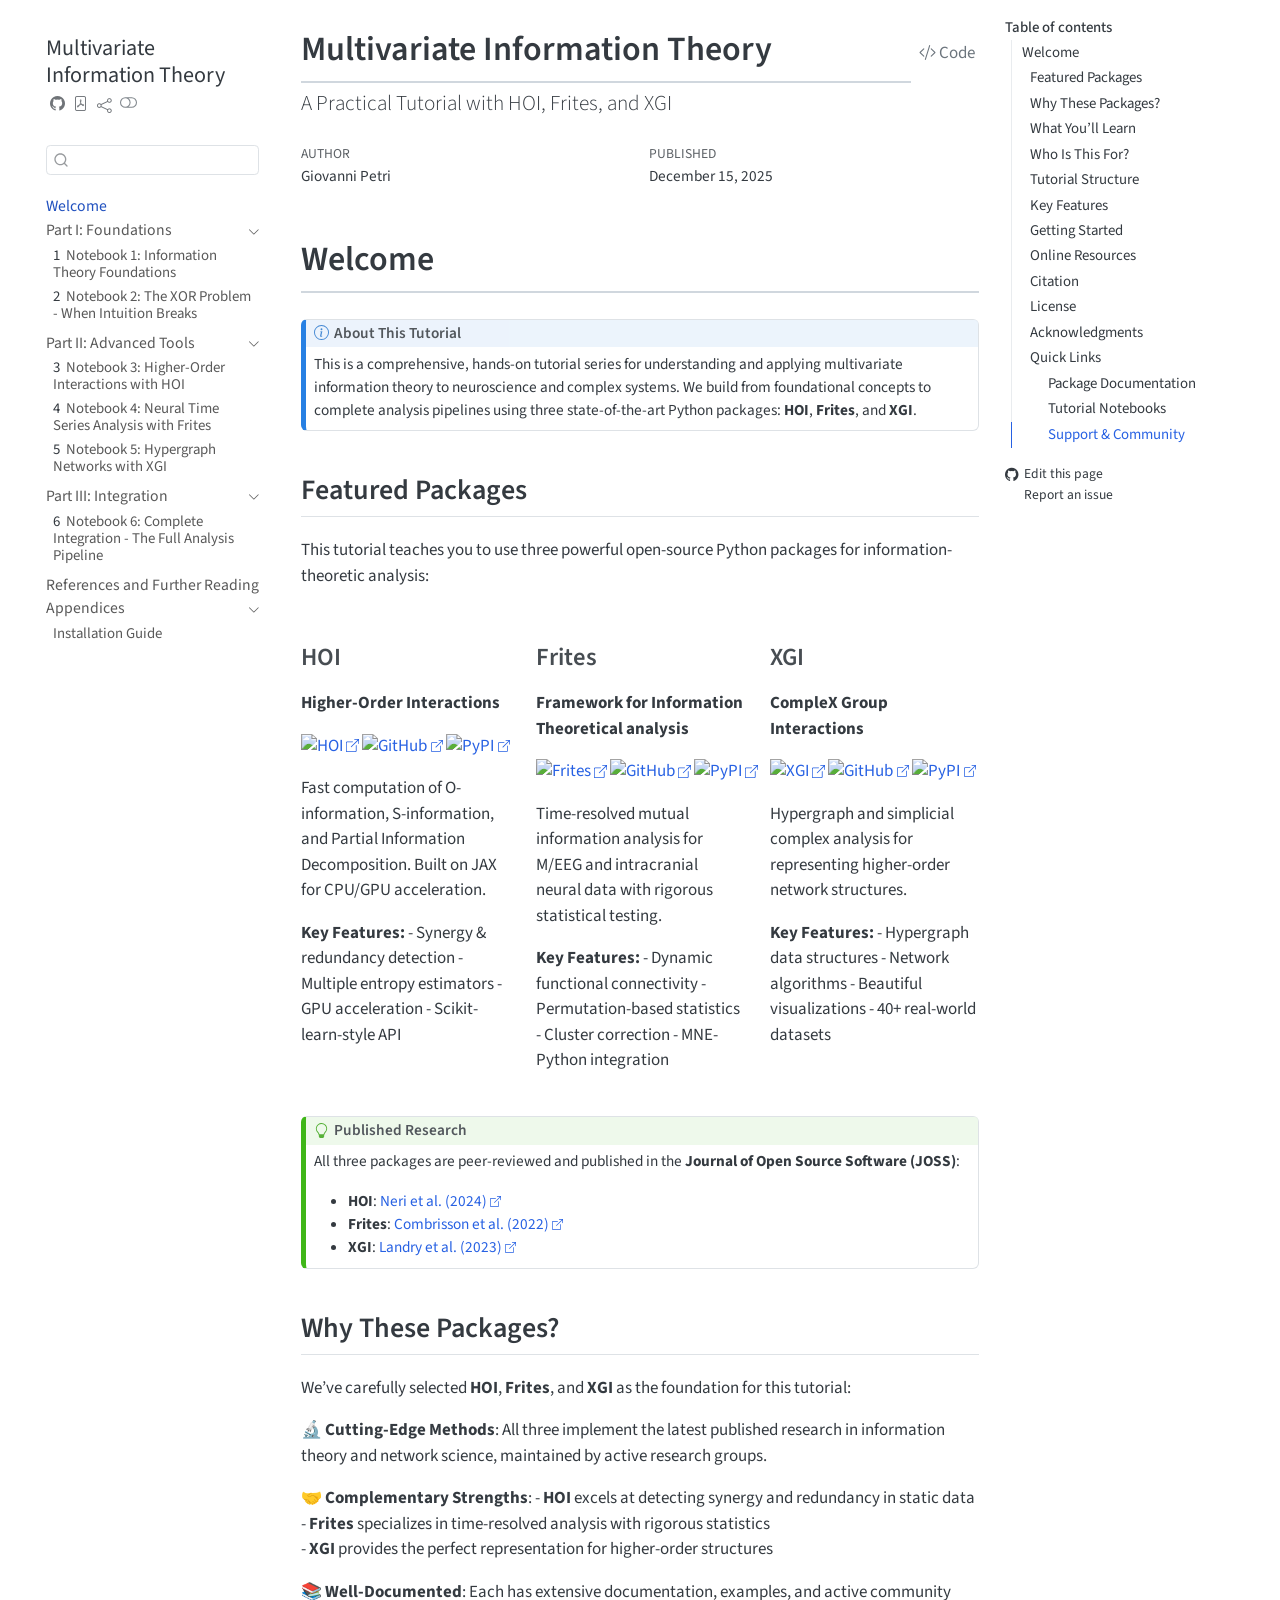
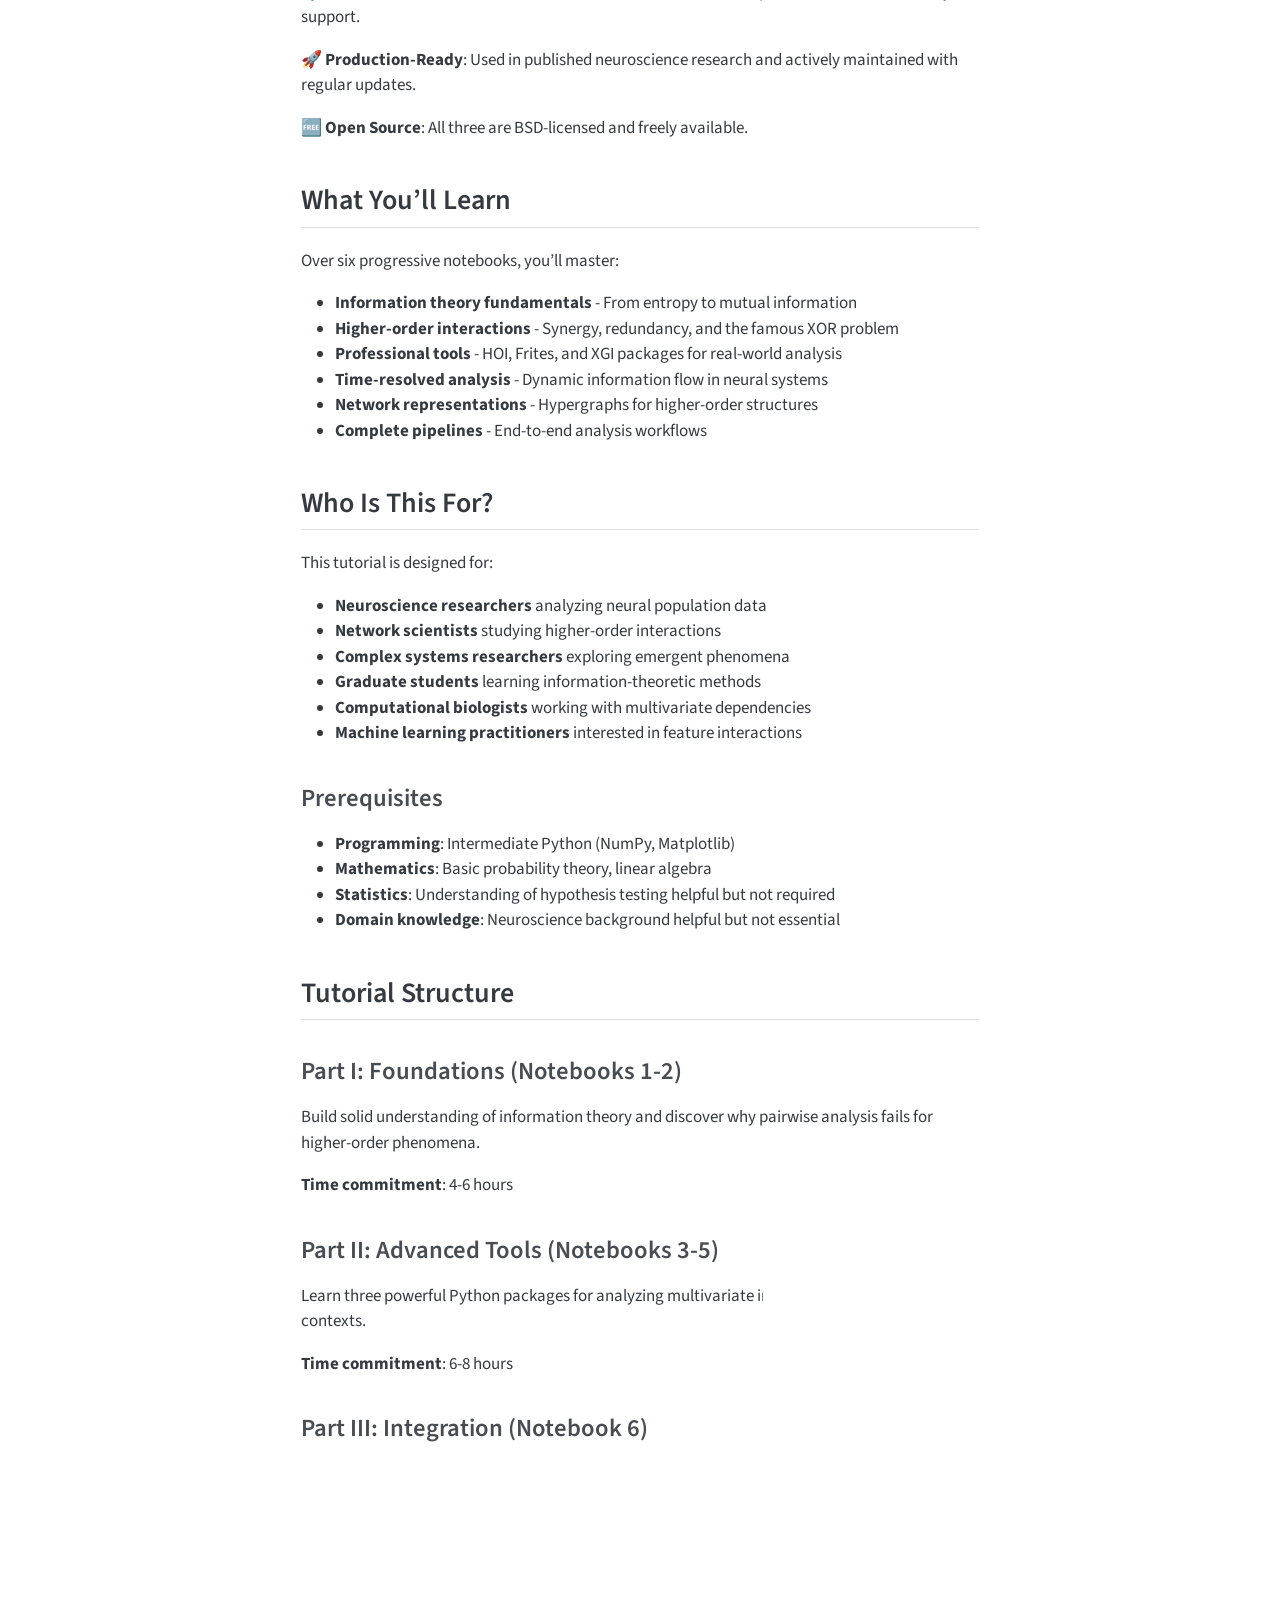
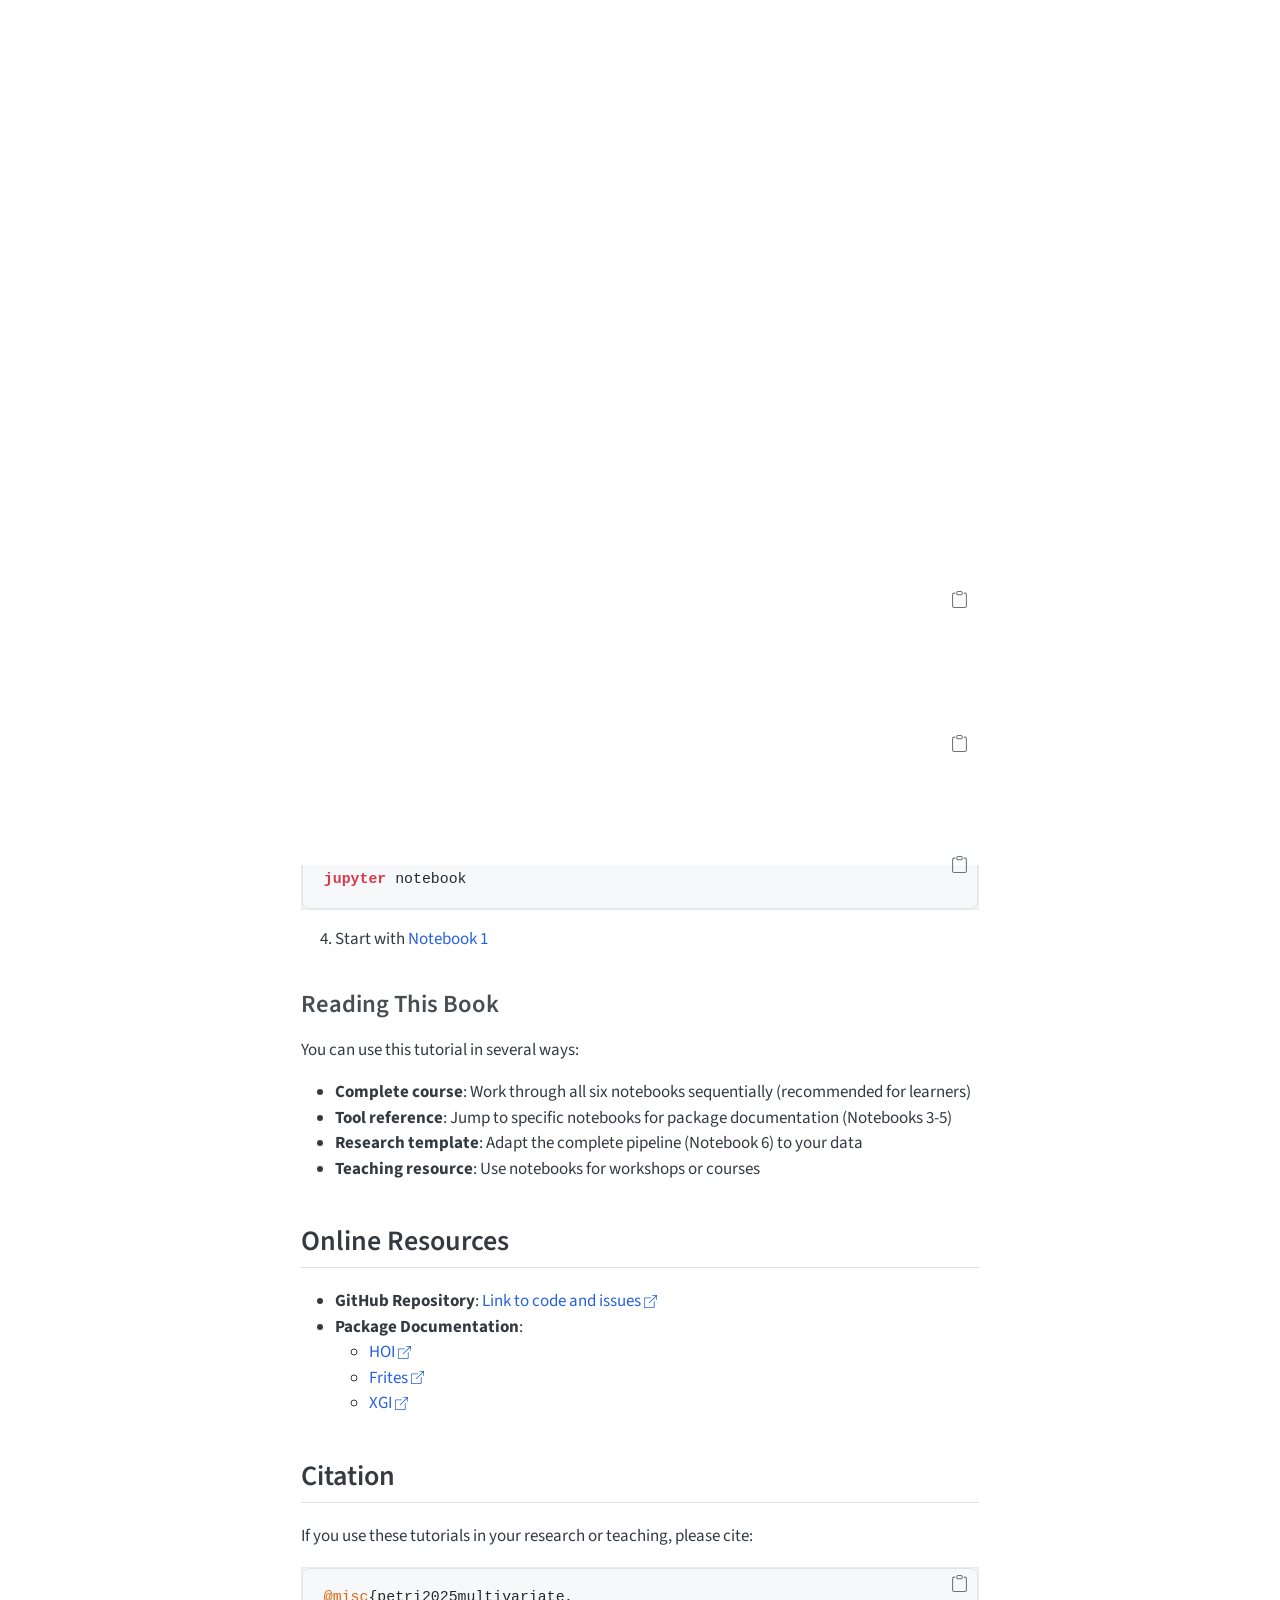
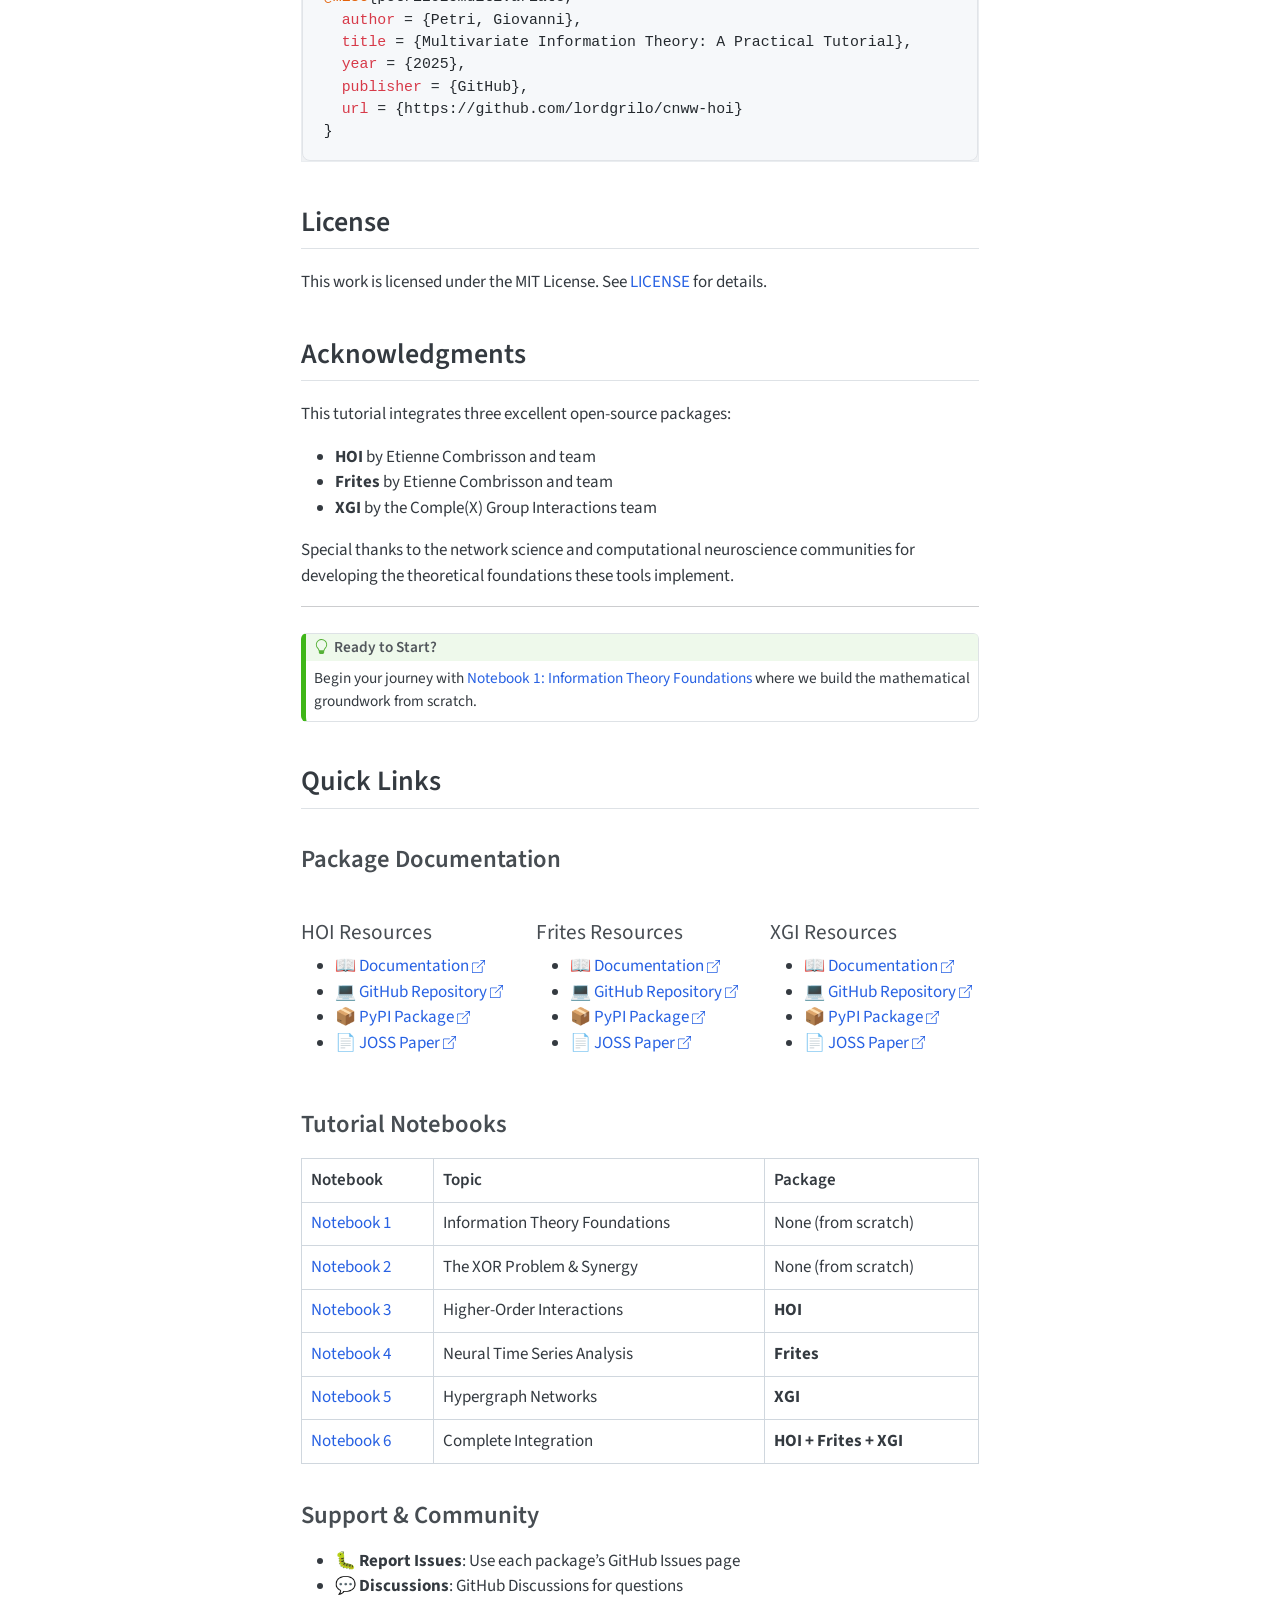
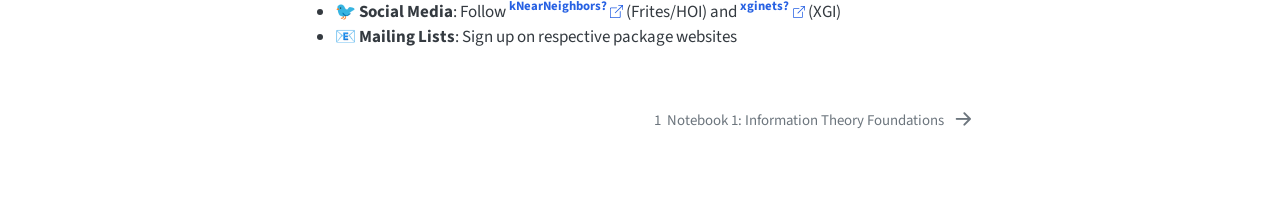
==== commit 61cd8637: "added logos" ====
--- a/docs/index.html
+++ b/docs/index.html
@@ -304,7 +304,7 @@
     <div class="sidebar-title mb-0 py-0">
       <a href="./">Multivariate Information Theory</a> 
         <div class="sidebar-tools-main tools-wide">
-    <a href="https://github.com/yourusername/multivariate-information-theory-tutorial" title="Source Code" class="quarto-navigation-tool px-1" aria-label="Source Code"><i class="bi bi-github"></i></a>
+    <a href="https://github.com/lordgrilo/cnww-hoi" title="Source Code" class="quarto-navigation-tool px-1" aria-label="Source Code"><i class="bi bi-github"></i></a>
     <a href="./Multivariate-Information-Theory.pdf" title="Download PDF" class="quarto-navigation-tool px-1" aria-label="Download PDF"><i class="bi bi-file-pdf"></i></a>
     <div class="dropdown">
       <a href="" title="Share" id="quarto-navigation-tool-dropdown-0" class="quarto-navigation-tool dropdown-toggle px-1" data-bs-toggle="dropdown" aria-expanded="false" role="link" aria-label="Share"><i class="bi bi-share"></i></a>
@@ -444,6 +444,8 @@
   <ul>
   <li><a href="#welcome" id="toc-welcome" class="nav-link active" data-scroll-target="#welcome">Welcome</a>
   <ul class="collapse">
+  <li><a href="#featured-packages" id="toc-featured-packages" class="nav-link" data-scroll-target="#featured-packages">Featured Packages</a></li>
+  <li><a href="#why-these-packages" id="toc-why-these-packages" class="nav-link" data-scroll-target="#why-these-packages">Why These Packages?</a></li>
   <li><a href="#what-youll-learn" id="toc-what-youll-learn" class="nav-link" data-scroll-target="#what-youll-learn">What You’ll Learn</a></li>
   <li><a href="#who-is-this-for" id="toc-who-is-this-for" class="nav-link" data-scroll-target="#who-is-this-for">Who Is This For?</a>
   <ul class="collapse">
@@ -465,9 +467,15 @@
   <li><a href="#citation" id="toc-citation" class="nav-link" data-scroll-target="#citation">Citation</a></li>
   <li><a href="#license" id="toc-license" class="nav-link" data-scroll-target="#license">License</a></li>
   <li><a href="#acknowledgments" id="toc-acknowledgments" class="nav-link" data-scroll-target="#acknowledgments">Acknowledgments</a></li>
+  <li><a href="#quick-links" id="toc-quick-links" class="nav-link" data-scroll-target="#quick-links">Quick Links</a>
+  <ul class="collapse">
+  <li><a href="#package-documentation" id="toc-package-documentation" class="nav-link" data-scroll-target="#package-documentation">Package Documentation</a></li>
+  <li><a href="#tutorial-notebooks" id="toc-tutorial-notebooks" class="nav-link" data-scroll-target="#tutorial-notebooks">Tutorial Notebooks</a></li>
+  <li><a href="#support-community" id="toc-support-community" class="nav-link" data-scroll-target="#support-community">Support &amp; Community</a></li>
+  </ul></li>
   </ul></li>
   </ul>
-<div class="toc-actions"><ul><li><a href="https://github.com/yourusername/multivariate-information-theory-tutorial/edit/main/index.md" class="toc-action"><i class="bi bi-github"></i>Edit this page</a></li><li><a href="https://github.com/yourusername/multivariate-information-theory-tutorial/issues/new" class="toc-action"><i class="bi empty"></i>Report an issue</a></li></ul></div></nav>
+<div class="toc-actions"><ul><li><a href="https://github.com/lordgrilo/cnww-hoi/edit/main/index.md" class="toc-action"><i class="bi bi-github"></i>Edit this page</a></li><li><a href="https://github.com/lordgrilo/cnww-hoi/issues/new" class="toc-action"><i class="bi empty"></i>Report an issue</a></li></ul></div></nav>
     </div>
 <!-- main -->
 <main class="content" id="quarto-document-content">
@@ -517,9 +525,64 @@
 </div>
 </div>
 <div class="callout-body-container callout-body">
-<p>This is a comprehensive, hands-on tutorial series for understanding and applying multivariate information theory to neuroscience and complex systems. We build from foundational concepts to complete analysis pipelines using state-of-the-art Python packages.</p>
-</div>
-</div>
+<p>This is a comprehensive, hands-on tutorial series for understanding and applying multivariate information theory to neuroscience and complex systems. We build from foundational concepts to complete analysis pipelines using three state-of-the-art Python packages: <strong>HOI</strong>, <strong>Frites</strong>, and <strong>XGI</strong>.</p>
+</div>
+</div>
+<section id="featured-packages" class="level2">
+<h2 class="anchored" data-anchor-id="featured-packages">Featured Packages</h2>
+<p>This tutorial teaches you to use three powerful open-source Python packages for information-theoretic analysis:</p>
+<div class="grid">
+<section id="hoi" class="level3 g-col-12 g-col-md-4">
+<h3 class="anchored" data-anchor-id="hoi">HOI</h3>
+<p><strong>Higher-Order Interactions</strong></p>
+<p><a href="https://brainets.github.io/hoi/"><img src="https://img.shields.io/badge/Docs-brainets.github.io/hoi-blue?style=for-the-badge.png" class="img-fluid" alt="HOI"></a> <a href="https://github.com/brainets/hoi"><img src="https://img.shields.io/badge/GitHub-brainets/hoi-181717?style=for-the-badge&amp;logo=github.png" class="img-fluid" alt="GitHub"></a> <a href="https://pypi.org/project/hoi/"><img src="https://img.shields.io/pypi/v/hoi?style=for-the-badge&amp;logo=pypi&amp;logoColor=white.png" class="img-fluid" alt="PyPI"></a></p>
+<p>Fast computation of O-information, S-information, and Partial Information Decomposition. Built on JAX for CPU/GPU acceleration.</p>
+<p><strong>Key Features:</strong> - Synergy &amp; redundancy detection - Multiple entropy estimators - GPU acceleration - Scikit-learn-style API</p>
+</section>
+<section id="frites" class="level3 g-col-12 g-col-md-4">
+<h3 class="anchored" data-anchor-id="frites">Frites</h3>
+<p><strong>Framework for Information Theoretical analysis</strong></p>
+<p><a href="https://brainets.github.io/frites/"><img src="https://img.shields.io/badge/Docs-brainets.github.io/frites-green?style=for-the-badge.png" class="img-fluid" alt="Frites"></a> <a href="https://github.com/brainets/frites"><img src="https://img.shields.io/badge/GitHub-brainets/frites-181717?style=for-the-badge&amp;logo=github.png" class="img-fluid" alt="GitHub"></a> <a href="https://pypi.org/project/frites/"><img src="https://img.shields.io/pypi/v/frites?style=for-the-badge&amp;logo=pypi&amp;logoColor=white.png" class="img-fluid" alt="PyPI"></a></p>
+<p>Time-resolved mutual information analysis for M/EEG and intracranial neural data with rigorous statistical testing.</p>
+<p><strong>Key Features:</strong> - Dynamic functional connectivity - Permutation-based statistics - Cluster correction - MNE-Python integration</p>
+</section>
+<section id="xgi" class="level3 g-col-12 g-col-md-4">
+<h3 class="anchored" data-anchor-id="xgi">XGI</h3>
+<p><strong>CompleX Group Interactions</strong></p>
+<p><a href="https://xgi.readthedocs.io/"><img src="https://img.shields.io/badge/Docs-xgi.readthedocs.io-orange?style=for-the-badge" class="img-fluid" alt="XGI"></a> <a href="https://github.com/xgi-org/xgi"><img src="https://img.shields.io/badge/GitHub-xgi--org/xgi-181717?style=for-the-badge&amp;logo=github.png" class="img-fluid" alt="GitHub"></a> <a href="https://pypi.org/project/xgi/"><img src="https://img.shields.io/pypi/v/xgi?style=for-the-badge&amp;logo=pypi&amp;logoColor=white.png" class="img-fluid" alt="PyPI"></a></p>
+<p>Hypergraph and simplicial complex analysis for representing higher-order network structures.</p>
+<p><strong>Key Features:</strong> - Hypergraph data structures - Network algorithms - Beautiful visualizations - 40+ real-world datasets</p>
+</section>
+</div>
+<div class="callout callout-style-default callout-tip callout-titled">
+<div class="callout-header d-flex align-content-center">
+<div class="callout-icon-container">
+<i class="callout-icon"></i>
+</div>
+<div class="callout-title-container flex-fill">
+<span class="screen-reader-only">Tip</span>Published Research
+</div>
+</div>
+<div class="callout-body-container callout-body">
+<p>All three packages are peer-reviewed and published in the <strong>Journal of Open Source Software (JOSS)</strong>:</p>
+<ul>
+<li><strong>HOI</strong>: <a href="https://doi.org/10.21105/joss.07360">Neri et al.&nbsp;(2024)</a></li>
+<li><strong>Frites</strong>: <a href="https://doi.org/10.21105/joss.03842">Combrisson et al.&nbsp;(2022)</a></li>
+<li><strong>XGI</strong>: <a href="https://doi.org/10.21105/joss.05162">Landry et al.&nbsp;(2023)</a></li>
+</ul>
+</div>
+</div>
+</section>
+<section id="why-these-packages" class="level2">
+<h2 class="anchored" data-anchor-id="why-these-packages">Why These Packages?</h2>
+<p>We’ve carefully selected <strong>HOI</strong>, <strong>Frites</strong>, and <strong>XGI</strong> as the foundation for this tutorial:</p>
+<p><strong>🔬 Cutting-Edge Methods</strong>: All three implement the latest published research in information theory and network science, maintained by active research groups.</p>
+<p><strong>🤝 Complementary Strengths</strong>: - <strong>HOI</strong> excels at detecting synergy and redundancy in static data - <strong>Frites</strong> specializes in time-resolved analysis with rigorous statistics<br>
+- <strong>XGI</strong> provides the perfect representation for higher-order structures</p>
+<p><strong>📚 Well-Documented</strong>: Each has extensive documentation, examples, and active community support.</p>
+<p><strong>🚀 Production-Ready</strong>: Used in published neuroscience research and actively maintained with regular updates.</p>
+<p><strong>🆓 Open Source</strong>: All three are BSD-licensed and freely available.</p>
+</section>
 <section id="what-youll-learn" class="level2">
 <h2 class="anchored" data-anchor-id="what-youll-learn">What You’ll Learn</h2>
 <p>Over six progressive notebooks, you’ll master:</p>
@@ -639,12 +702,12 @@
 <section id="citation" class="level2">
 <h2 class="anchored" data-anchor-id="citation">Citation</h2>
 <p>If you use these tutorials in your research or teaching, please cite:</p>
-<div class="code-copy-outer-scaffold"><div class="sourceCode" id="cb4"><pre class="sourceCode bibtex code-with-copy"><code class="sourceCode bibtex"><span id="cb4-1"><a href="#cb4-1" aria-hidden="true" tabindex="-1"></a><span class="va">@misc</span>{<span class="ot">petri2024multivariate</span>,</span>
+<div class="code-copy-outer-scaffold"><div class="sourceCode" id="cb4"><pre class="sourceCode bibtex code-with-copy"><code class="sourceCode bibtex"><span id="cb4-1"><a href="#cb4-1" aria-hidden="true" tabindex="-1"></a><span class="va">@misc</span>{<span class="ot">petri2025multivariate</span>,</span>
 <span id="cb4-2"><a href="#cb4-2" aria-hidden="true" tabindex="-1"></a>  <span class="dt">author</span> = {Petri, Giovanni},</span>
 <span id="cb4-3"><a href="#cb4-3" aria-hidden="true" tabindex="-1"></a>  <span class="dt">title</span> = {Multivariate Information Theory: A Practical Tutorial},</span>
 <span id="cb4-4"><a href="#cb4-4" aria-hidden="true" tabindex="-1"></a>  <span class="dt">year</span> = {2025},</span>
 <span id="cb4-5"><a href="#cb4-5" aria-hidden="true" tabindex="-1"></a>  <span class="dt">publisher</span> = {GitHub},</span>
-<span id="cb4-6"><a href="#cb4-6" aria-hidden="true" tabindex="-1"></a>  <span class="dt">url</span> = {https://github.com/lordgrilo/cnww-hoi/}</span>
+<span id="cb4-6"><a href="#cb4-6" aria-hidden="true" tabindex="-1"></a>  <span class="dt">url</span> = {https://github.com/lordgrilo/cnww-hoi}</span>
 <span id="cb4-7"><a href="#cb4-7" aria-hidden="true" tabindex="-1"></a>}</span></code></pre></div><button title="Copy to Clipboard" class="code-copy-button"><i class="bi"></i></button></div>
 </section>
 <section id="license" class="level2">
@@ -675,10 +738,98 @@
 <p>Begin your journey with <a href="./01_information_theory_foundations.html">Notebook 1: Information Theory Foundations</a> where we build the mathematical groundwork from scratch.</p>
 </div>
 </div>
+</section>
+<section id="quick-links" class="level2">
+<h2 class="anchored" data-anchor-id="quick-links">Quick Links</h2>
+<section id="package-documentation" class="level3">
+<h3 class="anchored" data-anchor-id="package-documentation">Package Documentation</h3>
+<div class="grid">
+<section id="hoi-resources" class="level4 g-col-12 g-col-md-4">
+<h4 class="anchored" data-anchor-id="hoi-resources">HOI Resources</h4>
+<ul>
+<li><a href="https://brainets.github.io/hoi/">📖 Documentation</a></li>
+<li><a href="https://github.com/brainets/hoi">💻 GitHub Repository</a></li>
+<li><a href="https://pypi.org/project/hoi/">📦 PyPI Package</a></li>
+<li><a href="https://doi.org/10.21105/joss.07360">📄 JOSS Paper</a></li>
+</ul>
+</section>
+<section id="frites-resources" class="level4 g-col-12 g-col-md-4">
+<h4 class="anchored" data-anchor-id="frites-resources">Frites Resources</h4>
+<ul>
+<li><a href="https://brainets.github.io/frites/">📖 Documentation</a></li>
+<li><a href="https://github.com/brainets/frites">💻 GitHub Repository</a></li>
+<li><a href="https://pypi.org/project/frites/">📦 PyPI Package</a></li>
+<li><a href="https://doi.org/10.21105/joss.03842">📄 JOSS Paper</a></li>
+</ul>
+</section>
+<section id="xgi-resources" class="level4 g-col-12 g-col-md-4">
+<h4 class="anchored" data-anchor-id="xgi-resources">XGI Resources</h4>
+<ul>
+<li><a href="https://xgi.readthedocs.io/">📖 Documentation</a></li>
+<li><a href="https://github.com/xgi-org/xgi">💻 GitHub Repository</a></li>
+<li><a href="https://pypi.org/project/xgi/">📦 PyPI Package</a></li>
+<li><a href="https://doi.org/10.21105/joss.05162">📄 JOSS Paper</a></li>
+</ul>
+</section>
+</div>
+</section>
+<section id="tutorial-notebooks" class="level3">
+<h3 class="anchored" data-anchor-id="tutorial-notebooks">Tutorial Notebooks</h3>
+<table class="caption-top table">
+<thead>
+<tr class="header">
+<th>Notebook</th>
+<th>Topic</th>
+<th>Package</th>
+</tr>
+</thead>
+<tbody>
+<tr class="odd">
+<td><a href="./01_information_theory_foundations.html">Notebook 1</a></td>
+<td>Information Theory Foundations</td>
+<td>None (from scratch)</td>
+</tr>
+<tr class="even">
+<td><a href="./02_xor_problem_synergy.html">Notebook 2</a></td>
+<td>The XOR Problem &amp; Synergy</td>
+<td>None (from scratch)</td>
+</tr>
+<tr class="odd">
+<td><a href="./03_hoi_higher_order_interactions.html">Notebook 3</a></td>
+<td>Higher-Order Interactions</td>
+<td><strong>HOI</strong></td>
+</tr>
+<tr class="even">
+<td><a href="./04_frites_neural_timeseries.html">Notebook 4</a></td>
+<td>Neural Time Series Analysis</td>
+<td><strong>Frites</strong></td>
+</tr>
+<tr class="odd">
+<td><a href="./05_xgi_hypergraph_networks.html">Notebook 5</a></td>
+<td>Hypergraph Networks</td>
+<td><strong>XGI</strong></td>
+</tr>
+<tr class="even">
+<td><a href="./06_complete_integration.html">Notebook 6</a></td>
+<td>Complete Integration</td>
+<td><strong>HOI + Frites + XGI</strong></td>
+</tr>
+</tbody>
+</table>
+</section>
+<section id="support-community" class="level3">
+<h3 class="anchored" data-anchor-id="support-community">Support &amp; Community</h3>
+<ul>
+<li><strong>🐛 Report Issues</strong>: Use each package’s GitHub Issues page</li>
+<li><strong>💬 Discussions</strong>: GitHub Discussions for questions</li>
+<li><strong>🐦 Social Media</strong>: Follow <a href="https://twitter.com/kNearNeighbors"><span class="citation" data-cites="kNearNeighbors"><sup><span><strong>kNearNeighbors?</strong></span></sup></span></a> (Frites/HOI) and <a href="https://twitter.com/xginets"><span class="citation" data-cites="xginets"><sup><span><strong>xginets?</strong></span></sup></span></a> (XGI)</li>
+<li><strong>📧 Mailing Lists</strong>: Sign up on respective package websites</li>
+</ul>
 
 
 <!-- -->
 
+</section>
 </section>
 </section>
 
@@ -1168,163 +1319,303 @@
 <span id="cb5-3"><a href="#cb5-3" aria-hidden="true" tabindex="-1"></a>::: {.callout-note}</span>
 <span id="cb5-4"><a href="#cb5-4" aria-hidden="true" tabindex="-1"></a><span class="fu">## About This Tutorial</span></span>
 <span id="cb5-5"><a href="#cb5-5" aria-hidden="true" tabindex="-1"></a></span>
-<span id="cb5-6"><a href="#cb5-6" aria-hidden="true" tabindex="-1"></a>This is a comprehensive, hands-on tutorial series for understanding and applying multivariate information theory to neuroscience and complex systems. We build from foundational concepts to complete analysis pipelines using state-of-the-art Python packages.</span>
+<span id="cb5-6"><a href="#cb5-6" aria-hidden="true" tabindex="-1"></a>This is a comprehensive, hands-on tutorial series for understanding and applying multivariate information theory to neuroscience and complex systems. We build from foundational concepts to complete analysis pipelines using three state-of-the-art Python packages: **HOI**, **Frites**, and **XGI**.</span>
 <span id="cb5-7"><a href="#cb5-7" aria-hidden="true" tabindex="-1"></a>:::</span>
 <span id="cb5-8"><a href="#cb5-8" aria-hidden="true" tabindex="-1"></a></span>
-<span id="cb5-9"><a href="#cb5-9" aria-hidden="true" tabindex="-1"></a><span class="fu">## What You'll Learn</span></span>
+<span id="cb5-9"><a href="#cb5-9" aria-hidden="true" tabindex="-1"></a><span class="fu">## Featured Packages</span></span>
 <span id="cb5-10"><a href="#cb5-10" aria-hidden="true" tabindex="-1"></a></span>
-<span id="cb5-11"><a href="#cb5-11" aria-hidden="true" tabindex="-1"></a>Over six progressive notebooks, you'll master:</span>
+<span id="cb5-11"><a href="#cb5-11" aria-hidden="true" tabindex="-1"></a>This tutorial teaches you to use three powerful open-source Python packages for information-theoretic analysis:</span>
 <span id="cb5-12"><a href="#cb5-12" aria-hidden="true" tabindex="-1"></a></span>
-<span id="cb5-13"><a href="#cb5-13" aria-hidden="true" tabindex="-1"></a><span class="ss">- </span>**Information theory fundamentals** - From entropy to mutual information</span>
-<span id="cb5-14"><a href="#cb5-14" aria-hidden="true" tabindex="-1"></a><span class="ss">- </span>**Higher-order interactions** - Synergy, redundancy, and the famous XOR problem</span>
-<span id="cb5-15"><a href="#cb5-15" aria-hidden="true" tabindex="-1"></a><span class="ss">- </span>**Professional tools** - HOI, Frites, and XGI packages for real-world analysis</span>
-<span id="cb5-16"><a href="#cb5-16" aria-hidden="true" tabindex="-1"></a><span class="ss">- </span>**Time-resolved analysis** - Dynamic information flow in neural systems</span>
-<span id="cb5-17"><a href="#cb5-17" aria-hidden="true" tabindex="-1"></a><span class="ss">- </span>**Network representations** - Hypergraphs for higher-order structures</span>
-<span id="cb5-18"><a href="#cb5-18" aria-hidden="true" tabindex="-1"></a><span class="ss">- </span>**Complete pipelines** - End-to-end analysis workflows</span>
-<span id="cb5-19"><a href="#cb5-19" aria-hidden="true" tabindex="-1"></a></span>
-<span id="cb5-20"><a href="#cb5-20" aria-hidden="true" tabindex="-1"></a><span class="fu">## Who Is This For?</span></span>
-<span id="cb5-21"><a href="#cb5-21" aria-hidden="true" tabindex="-1"></a></span>
-<span id="cb5-22"><a href="#cb5-22" aria-hidden="true" tabindex="-1"></a>This tutorial is designed for:</span>
-<span id="cb5-23"><a href="#cb5-23" aria-hidden="true" tabindex="-1"></a></span>
-<span id="cb5-24"><a href="#cb5-24" aria-hidden="true" tabindex="-1"></a><span class="ss">- </span>**Neuroscience researchers** analyzing neural population data</span>
-<span id="cb5-25"><a href="#cb5-25" aria-hidden="true" tabindex="-1"></a><span class="ss">- </span>**Network scientists** studying higher-order interactions</span>
-<span id="cb5-26"><a href="#cb5-26" aria-hidden="true" tabindex="-1"></a><span class="ss">- </span>**Complex systems researchers** exploring emergent phenomena</span>
-<span id="cb5-27"><a href="#cb5-27" aria-hidden="true" tabindex="-1"></a><span class="ss">- </span>**Graduate students** learning information-theoretic methods</span>
-<span id="cb5-28"><a href="#cb5-28" aria-hidden="true" tabindex="-1"></a><span class="ss">- </span>**Computational biologists** working with multivariate dependencies</span>
-<span id="cb5-29"><a href="#cb5-29" aria-hidden="true" tabindex="-1"></a><span class="ss">- </span>**Machine learning practitioners** interested in feature interactions</span>
+<span id="cb5-13"><a href="#cb5-13" aria-hidden="true" tabindex="-1"></a>::: {.grid}</span>
+<span id="cb5-14"><a href="#cb5-14" aria-hidden="true" tabindex="-1"></a></span>
+<span id="cb5-15"><a href="#cb5-15" aria-hidden="true" tabindex="-1"></a>::: {.g-col-12 .g-col-md-4}</span>
+<span id="cb5-16"><a href="#cb5-16" aria-hidden="true" tabindex="-1"></a><span class="fu">### HOI</span></span>
+<span id="cb5-17"><a href="#cb5-17" aria-hidden="true" tabindex="-1"></a>**Higher-Order Interactions**</span>
+<span id="cb5-18"><a href="#cb5-18" aria-hidden="true" tabindex="-1"></a></span>
+<span id="cb5-19"><a href="#cb5-19" aria-hidden="true" tabindex="-1"></a><span class="co">[</span><span class="al">![HOI](https://img.shields.io/badge/Docs-brainets.github.io/hoi-blue?style=for-the-badge)</span><span class="co">](https://brainets.github.io/hoi/)</span></span>
+<span id="cb5-20"><a href="#cb5-20" aria-hidden="true" tabindex="-1"></a><span class="co">[</span><span class="al">![GitHub](https://img.shields.io/badge/GitHub-brainets/hoi-181717?style=for-the-badge&amp;logo=github)</span><span class="co">](https://github.com/brainets/hoi)</span></span>
+<span id="cb5-21"><a href="#cb5-21" aria-hidden="true" tabindex="-1"></a><span class="co">[</span><span class="al">![PyPI](https://img.shields.io/pypi/v/hoi?style=for-the-badge&amp;logo=pypi&amp;logoColor=white)</span><span class="co">](https://pypi.org/project/hoi/)</span></span>
+<span id="cb5-22"><a href="#cb5-22" aria-hidden="true" tabindex="-1"></a></span>
+<span id="cb5-23"><a href="#cb5-23" aria-hidden="true" tabindex="-1"></a>Fast computation of O-information, S-information, and Partial Information Decomposition. Built on JAX for CPU/GPU acceleration.</span>
+<span id="cb5-24"><a href="#cb5-24" aria-hidden="true" tabindex="-1"></a></span>
+<span id="cb5-25"><a href="#cb5-25" aria-hidden="true" tabindex="-1"></a>**Key Features:**</span>
+<span id="cb5-26"><a href="#cb5-26" aria-hidden="true" tabindex="-1"></a><span class="ss">- </span>Synergy &amp; redundancy detection</span>
+<span id="cb5-27"><a href="#cb5-27" aria-hidden="true" tabindex="-1"></a><span class="ss">- </span>Multiple entropy estimators</span>
+<span id="cb5-28"><a href="#cb5-28" aria-hidden="true" tabindex="-1"></a><span class="ss">- </span>GPU acceleration</span>
+<span id="cb5-29"><a href="#cb5-29" aria-hidden="true" tabindex="-1"></a><span class="ss">- </span>Scikit-learn-style API</span>
 <span id="cb5-30"><a href="#cb5-30" aria-hidden="true" tabindex="-1"></a></span>
-<span id="cb5-31"><a href="#cb5-31" aria-hidden="true" tabindex="-1"></a><span class="fu">### Prerequisites</span></span>
+<span id="cb5-31"><a href="#cb5-31" aria-hidden="true" tabindex="-1"></a>:::</span>
 <span id="cb5-32"><a href="#cb5-32" aria-hidden="true" tabindex="-1"></a></span>
-<span id="cb5-33"><a href="#cb5-33" aria-hidden="true" tabindex="-1"></a><span class="ss">- </span>**Programming**: Intermediate Python (NumPy, Matplotlib)</span>
-<span id="cb5-34"><a href="#cb5-34" aria-hidden="true" tabindex="-1"></a><span class="ss">- </span>**Mathematics**: Basic probability theory, linear algebra</span>
-<span id="cb5-35"><a href="#cb5-35" aria-hidden="true" tabindex="-1"></a><span class="ss">- </span>**Statistics**: Understanding of hypothesis testing helpful but not required</span>
-<span id="cb5-36"><a href="#cb5-36" aria-hidden="true" tabindex="-1"></a><span class="ss">- </span>**Domain knowledge**: Neuroscience background helpful but not essential</span>
-<span id="cb5-37"><a href="#cb5-37" aria-hidden="true" tabindex="-1"></a></span>
-<span id="cb5-38"><a href="#cb5-38" aria-hidden="true" tabindex="-1"></a><span class="fu">## Tutorial Structure</span></span>
-<span id="cb5-39"><a href="#cb5-39" aria-hidden="true" tabindex="-1"></a></span>
-<span id="cb5-40"><a href="#cb5-40" aria-hidden="true" tabindex="-1"></a><span class="fu">### Part I: Foundations (Notebooks 1-2)</span></span>
-<span id="cb5-41"><a href="#cb5-41" aria-hidden="true" tabindex="-1"></a></span>
-<span id="cb5-42"><a href="#cb5-42" aria-hidden="true" tabindex="-1"></a>Build solid understanding of information theory and discover why pairwise analysis fails for higher-order phenomena.</span>
-<span id="cb5-43"><a href="#cb5-43" aria-hidden="true" tabindex="-1"></a></span>
-<span id="cb5-44"><a href="#cb5-44" aria-hidden="true" tabindex="-1"></a>**Time commitment**: 4-6 hours</span>
-<span id="cb5-45"><a href="#cb5-45" aria-hidden="true" tabindex="-1"></a></span>
-<span id="cb5-46"><a href="#cb5-46" aria-hidden="true" tabindex="-1"></a><span class="fu">### Part II: Advanced Tools (Notebooks 3-5)</span></span>
-<span id="cb5-47"><a href="#cb5-47" aria-hidden="true" tabindex="-1"></a></span>
-<span id="cb5-48"><a href="#cb5-48" aria-hidden="true" tabindex="-1"></a>Learn three powerful Python packages for analyzing multivariate information in different contexts.</span>
-<span id="cb5-49"><a href="#cb5-49" aria-hidden="true" tabindex="-1"></a></span>
-<span id="cb5-50"><a href="#cb5-50" aria-hidden="true" tabindex="-1"></a>**Time commitment**: 6-8 hours</span>
-<span id="cb5-51"><a href="#cb5-51" aria-hidden="true" tabindex="-1"></a></span>
-<span id="cb5-52"><a href="#cb5-52" aria-hidden="true" tabindex="-1"></a><span class="fu">### Part III: Integration (Notebook 6)</span></span>
-<span id="cb5-53"><a href="#cb5-53" aria-hidden="true" tabindex="-1"></a></span>
-<span id="cb5-54"><a href="#cb5-54" aria-hidden="true" tabindex="-1"></a>Synthesize everything into a complete analysis pipeline tackling a realistic neuroscience question.</span>
-<span id="cb5-55"><a href="#cb5-55" aria-hidden="true" tabindex="-1"></a></span>
-<span id="cb5-56"><a href="#cb5-56" aria-hidden="true" tabindex="-1"></a>**Time commitment**: 3-4 hours</span>
-<span id="cb5-57"><a href="#cb5-57" aria-hidden="true" tabindex="-1"></a></span>
-<span id="cb5-58"><a href="#cb5-58" aria-hidden="true" tabindex="-1"></a><span class="fu">## Key Features</span></span>
-<span id="cb5-59"><a href="#cb5-59" aria-hidden="true" tabindex="-1"></a></span>
-<span id="cb5-60"><a href="#cb5-60" aria-hidden="true" tabindex="-1"></a>::: {.grid}</span>
-<span id="cb5-61"><a href="#cb5-61" aria-hidden="true" tabindex="-1"></a></span>
-<span id="cb5-62"><a href="#cb5-62" aria-hidden="true" tabindex="-1"></a>::: {.g-col-6}</span>
-<span id="cb5-63"><a href="#cb5-63" aria-hidden="true" tabindex="-1"></a><span class="fu">### 🎓 Progressive Learning</span></span>
-<span id="cb5-64"><a href="#cb5-64" aria-hidden="true" tabindex="-1"></a>Each notebook builds on previous ones, with clear learning objectives and prerequisites.</span>
-<span id="cb5-65"><a href="#cb5-65" aria-hidden="true" tabindex="-1"></a>:::</span>
+<span id="cb5-33"><a href="#cb5-33" aria-hidden="true" tabindex="-1"></a>::: {.g-col-12 .g-col-md-4}</span>
+<span id="cb5-34"><a href="#cb5-34" aria-hidden="true" tabindex="-1"></a><span class="fu">### Frites</span></span>
+<span id="cb5-35"><a href="#cb5-35" aria-hidden="true" tabindex="-1"></a>**Framework for Information Theoretical analysis**</span>
+<span id="cb5-36"><a href="#cb5-36" aria-hidden="true" tabindex="-1"></a></span>
+<span id="cb5-37"><a href="#cb5-37" aria-hidden="true" tabindex="-1"></a><span class="co">[</span><span class="al">![Frites](https://img.shields.io/badge/Docs-brainets.github.io/frites-green?style=for-the-badge)</span><span class="co">](https://brainets.github.io/frites/)</span></span>
+<span id="cb5-38"><a href="#cb5-38" aria-hidden="true" tabindex="-1"></a><span class="co">[</span><span class="al">![GitHub](https://img.shields.io/badge/GitHub-brainets/frites-181717?style=for-the-badge&amp;logo=github)</span><span class="co">](https://github.com/brainets/frites)</span></span>
+<span id="cb5-39"><a href="#cb5-39" aria-hidden="true" tabindex="-1"></a><span class="co">[</span><span class="al">![PyPI](https://img.shields.io/pypi/v/frites?style=for-the-badge&amp;logo=pypi&amp;logoColor=white)</span><span class="co">](https://pypi.org/project/frites/)</span></span>
+<span id="cb5-40"><a href="#cb5-40" aria-hidden="true" tabindex="-1"></a></span>
+<span id="cb5-41"><a href="#cb5-41" aria-hidden="true" tabindex="-1"></a>Time-resolved mutual information analysis for M/EEG and intracranial neural data with rigorous statistical testing.</span>
+<span id="cb5-42"><a href="#cb5-42" aria-hidden="true" tabindex="-1"></a></span>
+<span id="cb5-43"><a href="#cb5-43" aria-hidden="true" tabindex="-1"></a>**Key Features:**</span>
+<span id="cb5-44"><a href="#cb5-44" aria-hidden="true" tabindex="-1"></a><span class="ss">- </span>Dynamic functional connectivity</span>
+<span id="cb5-45"><a href="#cb5-45" aria-hidden="true" tabindex="-1"></a><span class="ss">- </span>Permutation-based statistics</span>
+<span id="cb5-46"><a href="#cb5-46" aria-hidden="true" tabindex="-1"></a><span class="ss">- </span>Cluster correction</span>
+<span id="cb5-47"><a href="#cb5-47" aria-hidden="true" tabindex="-1"></a><span class="ss">- </span>MNE-Python integration</span>
+<span id="cb5-48"><a href="#cb5-48" aria-hidden="true" tabindex="-1"></a></span>
+<span id="cb5-49"><a href="#cb5-49" aria-hidden="true" tabindex="-1"></a>:::</span>
+<span id="cb5-50"><a href="#cb5-50" aria-hidden="true" tabindex="-1"></a></span>
+<span id="cb5-51"><a href="#cb5-51" aria-hidden="true" tabindex="-1"></a>::: {.g-col-12 .g-col-md-4}</span>
+<span id="cb5-52"><a href="#cb5-52" aria-hidden="true" tabindex="-1"></a><span class="fu">### XGI</span></span>
+<span id="cb5-53"><a href="#cb5-53" aria-hidden="true" tabindex="-1"></a>**CompleX Group Interactions**</span>
+<span id="cb5-54"><a href="#cb5-54" aria-hidden="true" tabindex="-1"></a></span>
+<span id="cb5-55"><a href="#cb5-55" aria-hidden="true" tabindex="-1"></a><span class="co">[</span><span class="al">![XGI](https://img.shields.io/badge/Docs-xgi.readthedocs.io-orange?style=for-the-badge)</span><span class="co">](https://xgi.readthedocs.io/)</span></span>
+<span id="cb5-56"><a href="#cb5-56" aria-hidden="true" tabindex="-1"></a><span class="co">[</span><span class="al">![GitHub](https://img.shields.io/badge/GitHub-xgi--org/xgi-181717?style=for-the-badge&amp;logo=github)</span><span class="co">](https://github.com/xgi-org/xgi)</span></span>
+<span id="cb5-57"><a href="#cb5-57" aria-hidden="true" tabindex="-1"></a><span class="co">[</span><span class="al">![PyPI](https://img.shields.io/pypi/v/xgi?style=for-the-badge&amp;logo=pypi&amp;logoColor=white)</span><span class="co">](https://pypi.org/project/xgi/)</span></span>
+<span id="cb5-58"><a href="#cb5-58" aria-hidden="true" tabindex="-1"></a></span>
+<span id="cb5-59"><a href="#cb5-59" aria-hidden="true" tabindex="-1"></a>Hypergraph and simplicial complex analysis for representing higher-order network structures.</span>
+<span id="cb5-60"><a href="#cb5-60" aria-hidden="true" tabindex="-1"></a></span>
+<span id="cb5-61"><a href="#cb5-61" aria-hidden="true" tabindex="-1"></a>**Key Features:**</span>
+<span id="cb5-62"><a href="#cb5-62" aria-hidden="true" tabindex="-1"></a><span class="ss">- </span>Hypergraph data structures</span>
+<span id="cb5-63"><a href="#cb5-63" aria-hidden="true" tabindex="-1"></a><span class="ss">- </span>Network algorithms</span>
+<span id="cb5-64"><a href="#cb5-64" aria-hidden="true" tabindex="-1"></a><span class="ss">- </span>Beautiful visualizations</span>
+<span id="cb5-65"><a href="#cb5-65" aria-hidden="true" tabindex="-1"></a><span class="ss">- </span>40+ real-world datasets</span>
 <span id="cb5-66"><a href="#cb5-66" aria-hidden="true" tabindex="-1"></a></span>
-<span id="cb5-67"><a href="#cb5-67" aria-hidden="true" tabindex="-1"></a>::: {.g-col-6}</span>
-<span id="cb5-68"><a href="#cb5-68" aria-hidden="true" tabindex="-1"></a><span class="fu">### 💻 Hands-On Code</span></span>
-<span id="cb5-69"><a href="#cb5-69" aria-hidden="true" tabindex="-1"></a>All concepts implemented from scratch before using professional tools.</span>
-<span id="cb5-70"><a href="#cb5-70" aria-hidden="true" tabindex="-1"></a>:::</span>
-<span id="cb5-71"><a href="#cb5-71" aria-hidden="true" tabindex="-1"></a></span>
-<span id="cb5-72"><a href="#cb5-72" aria-hidden="true" tabindex="-1"></a>::: {.g-col-6}</span>
-<span id="cb5-73"><a href="#cb5-73" aria-hidden="true" tabindex="-1"></a><span class="fu">### 🔬 Real Applications</span></span>
-<span id="cb5-74"><a href="#cb5-74" aria-hidden="true" tabindex="-1"></a>Examples and exercises based on actual neuroscience research scenarios.</span>
-<span id="cb5-75"><a href="#cb5-75" aria-hidden="true" tabindex="-1"></a>:::</span>
-<span id="cb5-76"><a href="#cb5-76" aria-hidden="true" tabindex="-1"></a></span>
-<span id="cb5-77"><a href="#cb5-77" aria-hidden="true" tabindex="-1"></a>::: {.g-col-6}</span>
-<span id="cb5-78"><a href="#cb5-78" aria-hidden="true" tabindex="-1"></a><span class="fu">### 📊 Rich Visualizations</span></span>
-<span id="cb5-79"><a href="#cb5-79" aria-hidden="true" tabindex="-1"></a>Extensive plotting to build intuition for abstract information-theoretic concepts.</span>
+<span id="cb5-67"><a href="#cb5-67" aria-hidden="true" tabindex="-1"></a>:::</span>
+<span id="cb5-68"><a href="#cb5-68" aria-hidden="true" tabindex="-1"></a></span>
+<span id="cb5-69"><a href="#cb5-69" aria-hidden="true" tabindex="-1"></a>:::</span>
+<span id="cb5-70"><a href="#cb5-70" aria-hidden="true" tabindex="-1"></a></span>
+<span id="cb5-71"><a href="#cb5-71" aria-hidden="true" tabindex="-1"></a>::: {.callout-tip}</span>
+<span id="cb5-72"><a href="#cb5-72" aria-hidden="true" tabindex="-1"></a><span class="fu">## Published Research</span></span>
+<span id="cb5-73"><a href="#cb5-73" aria-hidden="true" tabindex="-1"></a></span>
+<span id="cb5-74"><a href="#cb5-74" aria-hidden="true" tabindex="-1"></a>All three packages are peer-reviewed and published in the **Journal of Open Source Software (JOSS)**:</span>
+<span id="cb5-75"><a href="#cb5-75" aria-hidden="true" tabindex="-1"></a></span>
+<span id="cb5-76"><a href="#cb5-76" aria-hidden="true" tabindex="-1"></a><span class="ss">- </span>**HOI**: <span class="co">[</span><span class="ot">Neri et al. (2024)</span><span class="co">](https://doi.org/10.21105/joss.07360)</span></span>
+<span id="cb5-77"><a href="#cb5-77" aria-hidden="true" tabindex="-1"></a><span class="ss">- </span>**Frites**: <span class="co">[</span><span class="ot">Combrisson et al. (2022)</span><span class="co">](https://doi.org/10.21105/joss.03842)</span></span>
+<span id="cb5-78"><a href="#cb5-78" aria-hidden="true" tabindex="-1"></a><span class="ss">- </span>**XGI**: <span class="co">[</span><span class="ot">Landry et al. (2023)</span><span class="co">](https://doi.org/10.21105/joss.05162)</span></span>
+<span id="cb5-79"><a href="#cb5-79" aria-hidden="true" tabindex="-1"></a></span>
 <span id="cb5-80"><a href="#cb5-80" aria-hidden="true" tabindex="-1"></a>:::</span>
 <span id="cb5-81"><a href="#cb5-81" aria-hidden="true" tabindex="-1"></a></span>
-<span id="cb5-82"><a href="#cb5-82" aria-hidden="true" tabindex="-1"></a>:::</span>
+<span id="cb5-82"><a href="#cb5-82" aria-hidden="true" tabindex="-1"></a><span class="fu">## Why These Packages?</span></span>
 <span id="cb5-83"><a href="#cb5-83" aria-hidden="true" tabindex="-1"></a></span>
-<span id="cb5-84"><a href="#cb5-84" aria-hidden="true" tabindex="-1"></a><span class="fu">## Getting Started</span></span>
+<span id="cb5-84"><a href="#cb5-84" aria-hidden="true" tabindex="-1"></a>We've carefully selected **HOI**, **Frites**, and **XGI** as the foundation for this tutorial:</span>
 <span id="cb5-85"><a href="#cb5-85" aria-hidden="true" tabindex="-1"></a></span>
-<span id="cb5-86"><a href="#cb5-86" aria-hidden="true" tabindex="-1"></a><span class="fu">### Quick Start</span></span>
+<span id="cb5-86"><a href="#cb5-86" aria-hidden="true" tabindex="-1"></a>**🔬 Cutting-Edge Methods**: All three implement the latest published research in information theory and network science, maintained by active research groups.</span>
 <span id="cb5-87"><a href="#cb5-87" aria-hidden="true" tabindex="-1"></a></span>
-<span id="cb5-88"><a href="#cb5-88" aria-hidden="true" tabindex="-1"></a><span class="ss">1. </span>Clone the repository:</span>
-<span id="cb5-89"><a href="#cb5-89" aria-hidden="true" tabindex="-1"></a><span class="in">```bash</span></span>
-<span id="cb5-90"><a href="#cb5-90" aria-hidden="true" tabindex="-1"></a><span class="fu">git</span> clone https://github.com/lordgrilo/cnww-hoi.git</span>
-<span id="cb5-91"><a href="#cb5-91" aria-hidden="true" tabindex="-1"></a><span class="bu">cd</span> cnww-hoi</span>
-<span id="cb5-92"><a href="#cb5-92" aria-hidden="true" tabindex="-1"></a><span class="in">```</span></span>
-<span id="cb5-93"><a href="#cb5-93" aria-hidden="true" tabindex="-1"></a></span>
-<span id="cb5-94"><a href="#cb5-94" aria-hidden="true" tabindex="-1"></a><span class="ss">2. </span>Install dependencies:</span>
-<span id="cb5-95"><a href="#cb5-95" aria-hidden="true" tabindex="-1"></a><span class="in">```bash</span></span>
-<span id="cb5-96"><a href="#cb5-96" aria-hidden="true" tabindex="-1"></a><span class="ex">pip</span> install <span class="at">-r</span> requirements.txt</span>
-<span id="cb5-97"><a href="#cb5-97" aria-hidden="true" tabindex="-1"></a><span class="in">```</span></span>
+<span id="cb5-88"><a href="#cb5-88" aria-hidden="true" tabindex="-1"></a>**🤝 Complementary Strengths**:</span>
+<span id="cb5-89"><a href="#cb5-89" aria-hidden="true" tabindex="-1"></a><span class="ss">- </span>**HOI** excels at detecting synergy and redundancy in static data</span>
+<span id="cb5-90"><a href="#cb5-90" aria-hidden="true" tabindex="-1"></a><span class="ss">- </span>**Frites** specializes in time-resolved analysis with rigorous statistics  </span>
+<span id="cb5-91"><a href="#cb5-91" aria-hidden="true" tabindex="-1"></a><span class="ss">- </span>**XGI** provides the perfect representation for higher-order structures</span>
+<span id="cb5-92"><a href="#cb5-92" aria-hidden="true" tabindex="-1"></a></span>
+<span id="cb5-93"><a href="#cb5-93" aria-hidden="true" tabindex="-1"></a>**📚 Well-Documented**: Each has extensive documentation, examples, and active community support.</span>
+<span id="cb5-94"><a href="#cb5-94" aria-hidden="true" tabindex="-1"></a></span>
+<span id="cb5-95"><a href="#cb5-95" aria-hidden="true" tabindex="-1"></a>**🚀 Production-Ready**: Used in published neuroscience research and actively maintained with regular updates.</span>
+<span id="cb5-96"><a href="#cb5-96" aria-hidden="true" tabindex="-1"></a></span>
+<span id="cb5-97"><a href="#cb5-97" aria-hidden="true" tabindex="-1"></a>**🆓 Open Source**: All three are BSD-licensed and freely available.</span>
 <span id="cb5-98"><a href="#cb5-98" aria-hidden="true" tabindex="-1"></a></span>
-<span id="cb5-99"><a href="#cb5-99" aria-hidden="true" tabindex="-1"></a><span class="ss">3. </span>Launch Jupyter:</span>
-<span id="cb5-100"><a href="#cb5-100" aria-hidden="true" tabindex="-1"></a><span class="in">```bash</span></span>
-<span id="cb5-101"><a href="#cb5-101" aria-hidden="true" tabindex="-1"></a><span class="ex">jupyter</span> notebook</span>
-<span id="cb5-102"><a href="#cb5-102" aria-hidden="true" tabindex="-1"></a><span class="in">```</span></span>
-<span id="cb5-103"><a href="#cb5-103" aria-hidden="true" tabindex="-1"></a></span>
-<span id="cb5-104"><a href="#cb5-104" aria-hidden="true" tabindex="-1"></a><span class="ss">4. </span>Start with <span class="co">[</span><span class="ot">Notebook 1</span><span class="co">](01_information_theory_foundations.ipynb)</span></span>
-<span id="cb5-105"><a href="#cb5-105" aria-hidden="true" tabindex="-1"></a></span>
-<span id="cb5-106"><a href="#cb5-106" aria-hidden="true" tabindex="-1"></a><span class="fu">### Reading This Book</span></span>
-<span id="cb5-107"><a href="#cb5-107" aria-hidden="true" tabindex="-1"></a></span>
-<span id="cb5-108"><a href="#cb5-108" aria-hidden="true" tabindex="-1"></a>You can use this tutorial in several ways:</span>
+<span id="cb5-99"><a href="#cb5-99" aria-hidden="true" tabindex="-1"></a><span class="fu">## What You'll Learn</span></span>
+<span id="cb5-100"><a href="#cb5-100" aria-hidden="true" tabindex="-1"></a></span>
+<span id="cb5-101"><a href="#cb5-101" aria-hidden="true" tabindex="-1"></a>Over six progressive notebooks, you'll master:</span>
+<span id="cb5-102"><a href="#cb5-102" aria-hidden="true" tabindex="-1"></a></span>
+<span id="cb5-103"><a href="#cb5-103" aria-hidden="true" tabindex="-1"></a><span class="ss">- </span>**Information theory fundamentals** - From entropy to mutual information</span>
+<span id="cb5-104"><a href="#cb5-104" aria-hidden="true" tabindex="-1"></a><span class="ss">- </span>**Higher-order interactions** - Synergy, redundancy, and the famous XOR problem</span>
+<span id="cb5-105"><a href="#cb5-105" aria-hidden="true" tabindex="-1"></a><span class="ss">- </span>**Professional tools** - HOI, Frites, and XGI packages for real-world analysis</span>
+<span id="cb5-106"><a href="#cb5-106" aria-hidden="true" tabindex="-1"></a><span class="ss">- </span>**Time-resolved analysis** - Dynamic information flow in neural systems</span>
+<span id="cb5-107"><a href="#cb5-107" aria-hidden="true" tabindex="-1"></a><span class="ss">- </span>**Network representations** - Hypergraphs for higher-order structures</span>
+<span id="cb5-108"><a href="#cb5-108" aria-hidden="true" tabindex="-1"></a><span class="ss">- </span>**Complete pipelines** - End-to-end analysis workflows</span>
 <span id="cb5-109"><a href="#cb5-109" aria-hidden="true" tabindex="-1"></a></span>
-<span id="cb5-110"><a href="#cb5-110" aria-hidden="true" tabindex="-1"></a><span class="ss">- </span>**Complete course**: Work through all six notebooks sequentially (recommended for learners)</span>
-<span id="cb5-111"><a href="#cb5-111" aria-hidden="true" tabindex="-1"></a><span class="ss">- </span>**Tool reference**: Jump to specific notebooks for package documentation (Notebooks 3-5)</span>
-<span id="cb5-112"><a href="#cb5-112" aria-hidden="true" tabindex="-1"></a><span class="ss">- </span>**Research template**: Adapt the complete pipeline (Notebook 6) to your data</span>
-<span id="cb5-113"><a href="#cb5-113" aria-hidden="true" tabindex="-1"></a><span class="ss">- </span>**Teaching resource**: Use notebooks for workshops or courses</span>
-<span id="cb5-114"><a href="#cb5-114" aria-hidden="true" tabindex="-1"></a></span>
-<span id="cb5-115"><a href="#cb5-115" aria-hidden="true" tabindex="-1"></a><span class="fu">## Online Resources</span></span>
-<span id="cb5-116"><a href="#cb5-116" aria-hidden="true" tabindex="-1"></a></span>
-<span id="cb5-117"><a href="#cb5-117" aria-hidden="true" tabindex="-1"></a><span class="ss">- </span>**GitHub Repository**: <span class="co">[</span><span class="ot">Link to code and issues</span><span class="co">](https://github.com/yourusername/repo)</span></span>
-<span id="cb5-118"><a href="#cb5-118" aria-hidden="true" tabindex="-1"></a><span class="ss">- </span>**Package Documentation**: </span>
-<span id="cb5-119"><a href="#cb5-119" aria-hidden="true" tabindex="-1"></a><span class="ss">  - </span><span class="co">[</span><span class="ot">HOI</span><span class="co">](https://hoi.readthedocs.io/)</span></span>
-<span id="cb5-120"><a href="#cb5-120" aria-hidden="true" tabindex="-1"></a><span class="ss">  - </span><span class="co">[</span><span class="ot">Frites</span><span class="co">](https://brainets.github.io/frites/)</span></span>
-<span id="cb5-121"><a href="#cb5-121" aria-hidden="true" tabindex="-1"></a><span class="ss">  - </span><span class="co">[</span><span class="ot">XGI</span><span class="co">](https://xgi.readthedocs.io/)</span></span>
+<span id="cb5-110"><a href="#cb5-110" aria-hidden="true" tabindex="-1"></a><span class="fu">## Who Is This For?</span></span>
+<span id="cb5-111"><a href="#cb5-111" aria-hidden="true" tabindex="-1"></a></span>
+<span id="cb5-112"><a href="#cb5-112" aria-hidden="true" tabindex="-1"></a>This tutorial is designed for:</span>
+<span id="cb5-113"><a href="#cb5-113" aria-hidden="true" tabindex="-1"></a></span>
+<span id="cb5-114"><a href="#cb5-114" aria-hidden="true" tabindex="-1"></a><span class="ss">- </span>**Neuroscience researchers** analyzing neural population data</span>
+<span id="cb5-115"><a href="#cb5-115" aria-hidden="true" tabindex="-1"></a><span class="ss">- </span>**Network scientists** studying higher-order interactions</span>
+<span id="cb5-116"><a href="#cb5-116" aria-hidden="true" tabindex="-1"></a><span class="ss">- </span>**Complex systems researchers** exploring emergent phenomena</span>
+<span id="cb5-117"><a href="#cb5-117" aria-hidden="true" tabindex="-1"></a><span class="ss">- </span>**Graduate students** learning information-theoretic methods</span>
+<span id="cb5-118"><a href="#cb5-118" aria-hidden="true" tabindex="-1"></a><span class="ss">- </span>**Computational biologists** working with multivariate dependencies</span>
+<span id="cb5-119"><a href="#cb5-119" aria-hidden="true" tabindex="-1"></a><span class="ss">- </span>**Machine learning practitioners** interested in feature interactions</span>
+<span id="cb5-120"><a href="#cb5-120" aria-hidden="true" tabindex="-1"></a></span>
+<span id="cb5-121"><a href="#cb5-121" aria-hidden="true" tabindex="-1"></a><span class="fu">### Prerequisites</span></span>
 <span id="cb5-122"><a href="#cb5-122" aria-hidden="true" tabindex="-1"></a></span>
-<span id="cb5-123"><a href="#cb5-123" aria-hidden="true" tabindex="-1"></a><span class="fu">## Citation</span></span>
-<span id="cb5-124"><a href="#cb5-124" aria-hidden="true" tabindex="-1"></a></span>
-<span id="cb5-125"><a href="#cb5-125" aria-hidden="true" tabindex="-1"></a>If you use these tutorials in your research or teaching, please cite:</span>
-<span id="cb5-126"><a href="#cb5-126" aria-hidden="true" tabindex="-1"></a></span>
-<span id="cb5-127"><a href="#cb5-127" aria-hidden="true" tabindex="-1"></a><span class="in">```bibtex</span></span>
-<span id="cb5-128"><a href="#cb5-128" aria-hidden="true" tabindex="-1"></a><span class="in">@misc{petri2024multivariate,</span></span>
-<span id="cb5-129"><a href="#cb5-129" aria-hidden="true" tabindex="-1"></a><span class="in">  author = {Petri, Giovanni},</span></span>
-<span id="cb5-130"><a href="#cb5-130" aria-hidden="true" tabindex="-1"></a><span class="in">  title = {Multivariate Information Theory: A Practical Tutorial},</span></span>
-<span id="cb5-131"><a href="#cb5-131" aria-hidden="true" tabindex="-1"></a><span class="in">  year = {2025},</span></span>
-<span id="cb5-132"><a href="#cb5-132" aria-hidden="true" tabindex="-1"></a><span class="in">  publisher = {GitHub},</span></span>
-<span id="cb5-133"><a href="#cb5-133" aria-hidden="true" tabindex="-1"></a><span class="in">  url = {https://github.com/lordgrilo/cnww-hoi/}</span></span>
-<span id="cb5-134"><a href="#cb5-134" aria-hidden="true" tabindex="-1"></a><span class="in">}</span></span>
-<span id="cb5-135"><a href="#cb5-135" aria-hidden="true" tabindex="-1"></a><span class="in">```</span></span>
-<span id="cb5-136"><a href="#cb5-136" aria-hidden="true" tabindex="-1"></a></span>
-<span id="cb5-137"><a href="#cb5-137" aria-hidden="true" tabindex="-1"></a><span class="fu">## License</span></span>
-<span id="cb5-138"><a href="#cb5-138" aria-hidden="true" tabindex="-1"></a></span>
-<span id="cb5-139"><a href="#cb5-139" aria-hidden="true" tabindex="-1"></a>This work is licensed under the MIT License. See <span class="co">[</span><span class="ot">LICENSE</span><span class="co">](LICENSE)</span> for details.</span>
-<span id="cb5-140"><a href="#cb5-140" aria-hidden="true" tabindex="-1"></a></span>
-<span id="cb5-141"><a href="#cb5-141" aria-hidden="true" tabindex="-1"></a><span class="fu">## Acknowledgments</span></span>
-<span id="cb5-142"><a href="#cb5-142" aria-hidden="true" tabindex="-1"></a></span>
-<span id="cb5-143"><a href="#cb5-143" aria-hidden="true" tabindex="-1"></a>This tutorial integrates three excellent open-source packages:</span>
-<span id="cb5-144"><a href="#cb5-144" aria-hidden="true" tabindex="-1"></a></span>
-<span id="cb5-145"><a href="#cb5-145" aria-hidden="true" tabindex="-1"></a><span class="ss">- </span>**HOI** by Etienne Combrisson and team</span>
-<span id="cb5-146"><a href="#cb5-146" aria-hidden="true" tabindex="-1"></a><span class="ss">- </span>**Frites** by Etienne Combrisson and team  </span>
-<span id="cb5-147"><a href="#cb5-147" aria-hidden="true" tabindex="-1"></a><span class="ss">- </span>**XGI** by the Comple(X) Group Interactions team</span>
-<span id="cb5-148"><a href="#cb5-148" aria-hidden="true" tabindex="-1"></a></span>
-<span id="cb5-149"><a href="#cb5-149" aria-hidden="true" tabindex="-1"></a>Special thanks to the network science and computational neuroscience communities for developing the theoretical foundations these tools implement.</span>
-<span id="cb5-150"><a href="#cb5-150" aria-hidden="true" tabindex="-1"></a></span>
-<span id="cb5-151"><a href="#cb5-151" aria-hidden="true" tabindex="-1"></a>---</span>
-<span id="cb5-152"><a href="#cb5-152" aria-hidden="true" tabindex="-1"></a></span>
-<span id="cb5-153"><a href="#cb5-153" aria-hidden="true" tabindex="-1"></a>::: {.callout-tip}</span>
-<span id="cb5-154"><a href="#cb5-154" aria-hidden="true" tabindex="-1"></a><span class="fu">## Ready to Start?</span></span>
-<span id="cb5-155"><a href="#cb5-155" aria-hidden="true" tabindex="-1"></a></span>
-<span id="cb5-156"><a href="#cb5-156" aria-hidden="true" tabindex="-1"></a>Begin your journey with <span class="co">[</span><span class="ot">Notebook 1: Information Theory Foundations</span><span class="co">](01_information_theory_foundations.ipynb)</span> where we build the mathematical groundwork from scratch.</span>
-<span id="cb5-157"><a href="#cb5-157" aria-hidden="true" tabindex="-1"></a>:::</span></code></pre></div><button title="Copy to Clipboard" class="code-copy-button" data-in-quarto-modal=""><i class="bi"></i></button></div>
+<span id="cb5-123"><a href="#cb5-123" aria-hidden="true" tabindex="-1"></a><span class="ss">- </span>**Programming**: Intermediate Python (NumPy, Matplotlib)</span>
+<span id="cb5-124"><a href="#cb5-124" aria-hidden="true" tabindex="-1"></a><span class="ss">- </span>**Mathematics**: Basic probability theory, linear algebra</span>
+<span id="cb5-125"><a href="#cb5-125" aria-hidden="true" tabindex="-1"></a><span class="ss">- </span>**Statistics**: Understanding of hypothesis testing helpful but not required</span>
+<span id="cb5-126"><a href="#cb5-126" aria-hidden="true" tabindex="-1"></a><span class="ss">- </span>**Domain knowledge**: Neuroscience background helpful but not essential</span>
+<span id="cb5-127"><a href="#cb5-127" aria-hidden="true" tabindex="-1"></a></span>
+<span id="cb5-128"><a href="#cb5-128" aria-hidden="true" tabindex="-1"></a><span class="fu">## Tutorial Structure</span></span>
+<span id="cb5-129"><a href="#cb5-129" aria-hidden="true" tabindex="-1"></a></span>
+<span id="cb5-130"><a href="#cb5-130" aria-hidden="true" tabindex="-1"></a><span class="fu">### Part I: Foundations (Notebooks 1-2)</span></span>
+<span id="cb5-131"><a href="#cb5-131" aria-hidden="true" tabindex="-1"></a></span>
+<span id="cb5-132"><a href="#cb5-132" aria-hidden="true" tabindex="-1"></a>Build solid understanding of information theory and discover why pairwise analysis fails for higher-order phenomena.</span>
+<span id="cb5-133"><a href="#cb5-133" aria-hidden="true" tabindex="-1"></a></span>
+<span id="cb5-134"><a href="#cb5-134" aria-hidden="true" tabindex="-1"></a>**Time commitment**: 4-6 hours</span>
+<span id="cb5-135"><a href="#cb5-135" aria-hidden="true" tabindex="-1"></a></span>
+<span id="cb5-136"><a href="#cb5-136" aria-hidden="true" tabindex="-1"></a><span class="fu">### Part II: Advanced Tools (Notebooks 3-5)</span></span>
+<span id="cb5-137"><a href="#cb5-137" aria-hidden="true" tabindex="-1"></a></span>
+<span id="cb5-138"><a href="#cb5-138" aria-hidden="true" tabindex="-1"></a>Learn three powerful Python packages for analyzing multivariate information in different contexts.</span>
+<span id="cb5-139"><a href="#cb5-139" aria-hidden="true" tabindex="-1"></a></span>
+<span id="cb5-140"><a href="#cb5-140" aria-hidden="true" tabindex="-1"></a>**Time commitment**: 6-8 hours</span>
+<span id="cb5-141"><a href="#cb5-141" aria-hidden="true" tabindex="-1"></a></span>
+<span id="cb5-142"><a href="#cb5-142" aria-hidden="true" tabindex="-1"></a><span class="fu">### Part III: Integration (Notebook 6)</span></span>
+<span id="cb5-143"><a href="#cb5-143" aria-hidden="true" tabindex="-1"></a></span>
+<span id="cb5-144"><a href="#cb5-144" aria-hidden="true" tabindex="-1"></a>Synthesize everything into a complete analysis pipeline tackling a realistic neuroscience question.</span>
+<span id="cb5-145"><a href="#cb5-145" aria-hidden="true" tabindex="-1"></a></span>
+<span id="cb5-146"><a href="#cb5-146" aria-hidden="true" tabindex="-1"></a>**Time commitment**: 3-4 hours</span>
+<span id="cb5-147"><a href="#cb5-147" aria-hidden="true" tabindex="-1"></a></span>
+<span id="cb5-148"><a href="#cb5-148" aria-hidden="true" tabindex="-1"></a><span class="fu">## Key Features</span></span>
+<span id="cb5-149"><a href="#cb5-149" aria-hidden="true" tabindex="-1"></a></span>
+<span id="cb5-150"><a href="#cb5-150" aria-hidden="true" tabindex="-1"></a>::: {.grid}</span>
+<span id="cb5-151"><a href="#cb5-151" aria-hidden="true" tabindex="-1"></a></span>
+<span id="cb5-152"><a href="#cb5-152" aria-hidden="true" tabindex="-1"></a>::: {.g-col-6}</span>
+<span id="cb5-153"><a href="#cb5-153" aria-hidden="true" tabindex="-1"></a><span class="fu">### 🎓 Progressive Learning</span></span>
+<span id="cb5-154"><a href="#cb5-154" aria-hidden="true" tabindex="-1"></a>Each notebook builds on previous ones, with clear learning objectives and prerequisites.</span>
+<span id="cb5-155"><a href="#cb5-155" aria-hidden="true" tabindex="-1"></a>:::</span>
+<span id="cb5-156"><a href="#cb5-156" aria-hidden="true" tabindex="-1"></a></span>
+<span id="cb5-157"><a href="#cb5-157" aria-hidden="true" tabindex="-1"></a>::: {.g-col-6}</span>
+<span id="cb5-158"><a href="#cb5-158" aria-hidden="true" tabindex="-1"></a><span class="fu">### 💻 Hands-On Code</span></span>
+<span id="cb5-159"><a href="#cb5-159" aria-hidden="true" tabindex="-1"></a>All concepts implemented from scratch before using professional tools.</span>
+<span id="cb5-160"><a href="#cb5-160" aria-hidden="true" tabindex="-1"></a>:::</span>
+<span id="cb5-161"><a href="#cb5-161" aria-hidden="true" tabindex="-1"></a></span>
+<span id="cb5-162"><a href="#cb5-162" aria-hidden="true" tabindex="-1"></a>::: {.g-col-6}</span>
+<span id="cb5-163"><a href="#cb5-163" aria-hidden="true" tabindex="-1"></a><span class="fu">### 🔬 Real Applications</span></span>
+<span id="cb5-164"><a href="#cb5-164" aria-hidden="true" tabindex="-1"></a>Examples and exercises based on actual neuroscience research scenarios.</span>
+<span id="cb5-165"><a href="#cb5-165" aria-hidden="true" tabindex="-1"></a>:::</span>
+<span id="cb5-166"><a href="#cb5-166" aria-hidden="true" tabindex="-1"></a></span>
+<span id="cb5-167"><a href="#cb5-167" aria-hidden="true" tabindex="-1"></a>::: {.g-col-6}</span>
+<span id="cb5-168"><a href="#cb5-168" aria-hidden="true" tabindex="-1"></a><span class="fu">### 📊 Rich Visualizations</span></span>
+<span id="cb5-169"><a href="#cb5-169" aria-hidden="true" tabindex="-1"></a>Extensive plotting to build intuition for abstract information-theoretic concepts.</span>
+<span id="cb5-170"><a href="#cb5-170" aria-hidden="true" tabindex="-1"></a>:::</span>
+<span id="cb5-171"><a href="#cb5-171" aria-hidden="true" tabindex="-1"></a></span>
+<span id="cb5-172"><a href="#cb5-172" aria-hidden="true" tabindex="-1"></a>:::</span>
+<span id="cb5-173"><a href="#cb5-173" aria-hidden="true" tabindex="-1"></a></span>
+<span id="cb5-174"><a href="#cb5-174" aria-hidden="true" tabindex="-1"></a><span class="fu">## Getting Started</span></span>
+<span id="cb5-175"><a href="#cb5-175" aria-hidden="true" tabindex="-1"></a></span>
+<span id="cb5-176"><a href="#cb5-176" aria-hidden="true" tabindex="-1"></a><span class="fu">### Quick Start</span></span>
+<span id="cb5-177"><a href="#cb5-177" aria-hidden="true" tabindex="-1"></a></span>
+<span id="cb5-178"><a href="#cb5-178" aria-hidden="true" tabindex="-1"></a><span class="ss">1. </span>Clone the repository:</span>
+<span id="cb5-179"><a href="#cb5-179" aria-hidden="true" tabindex="-1"></a><span class="in">```bash</span></span>
+<span id="cb5-180"><a href="#cb5-180" aria-hidden="true" tabindex="-1"></a><span class="fu">git</span> clone https://github.com/lordgrilo/cnww-hoi.git</span>
+<span id="cb5-181"><a href="#cb5-181" aria-hidden="true" tabindex="-1"></a><span class="bu">cd</span> cnww-hoi</span>
+<span id="cb5-182"><a href="#cb5-182" aria-hidden="true" tabindex="-1"></a><span class="in">```</span></span>
+<span id="cb5-183"><a href="#cb5-183" aria-hidden="true" tabindex="-1"></a></span>
+<span id="cb5-184"><a href="#cb5-184" aria-hidden="true" tabindex="-1"></a><span class="ss">2. </span>Install dependencies:</span>
+<span id="cb5-185"><a href="#cb5-185" aria-hidden="true" tabindex="-1"></a><span class="in">```bash</span></span>
+<span id="cb5-186"><a href="#cb5-186" aria-hidden="true" tabindex="-1"></a><span class="ex">pip</span> install <span class="at">-r</span> requirements.txt</span>
+<span id="cb5-187"><a href="#cb5-187" aria-hidden="true" tabindex="-1"></a><span class="in">```</span></span>
+<span id="cb5-188"><a href="#cb5-188" aria-hidden="true" tabindex="-1"></a></span>
+<span id="cb5-189"><a href="#cb5-189" aria-hidden="true" tabindex="-1"></a><span class="ss">3. </span>Launch Jupyter:</span>
+<span id="cb5-190"><a href="#cb5-190" aria-hidden="true" tabindex="-1"></a><span class="in">```bash</span></span>
+<span id="cb5-191"><a href="#cb5-191" aria-hidden="true" tabindex="-1"></a><span class="ex">jupyter</span> notebook</span>
+<span id="cb5-192"><a href="#cb5-192" aria-hidden="true" tabindex="-1"></a><span class="in">```</span></span>
+<span id="cb5-193"><a href="#cb5-193" aria-hidden="true" tabindex="-1"></a></span>
+<span id="cb5-194"><a href="#cb5-194" aria-hidden="true" tabindex="-1"></a><span class="ss">4. </span>Start with <span class="co">[</span><span class="ot">Notebook 1</span><span class="co">](01_information_theory_foundations.ipynb)</span></span>
+<span id="cb5-195"><a href="#cb5-195" aria-hidden="true" tabindex="-1"></a></span>
+<span id="cb5-196"><a href="#cb5-196" aria-hidden="true" tabindex="-1"></a><span class="fu">### Reading This Book</span></span>
+<span id="cb5-197"><a href="#cb5-197" aria-hidden="true" tabindex="-1"></a></span>
+<span id="cb5-198"><a href="#cb5-198" aria-hidden="true" tabindex="-1"></a>You can use this tutorial in several ways:</span>
+<span id="cb5-199"><a href="#cb5-199" aria-hidden="true" tabindex="-1"></a></span>
+<span id="cb5-200"><a href="#cb5-200" aria-hidden="true" tabindex="-1"></a><span class="ss">- </span>**Complete course**: Work through all six notebooks sequentially (recommended for learners)</span>
+<span id="cb5-201"><a href="#cb5-201" aria-hidden="true" tabindex="-1"></a><span class="ss">- </span>**Tool reference**: Jump to specific notebooks for package documentation (Notebooks 3-5)</span>
+<span id="cb5-202"><a href="#cb5-202" aria-hidden="true" tabindex="-1"></a><span class="ss">- </span>**Research template**: Adapt the complete pipeline (Notebook 6) to your data</span>
+<span id="cb5-203"><a href="#cb5-203" aria-hidden="true" tabindex="-1"></a><span class="ss">- </span>**Teaching resource**: Use notebooks for workshops or courses</span>
+<span id="cb5-204"><a href="#cb5-204" aria-hidden="true" tabindex="-1"></a></span>
+<span id="cb5-205"><a href="#cb5-205" aria-hidden="true" tabindex="-1"></a><span class="fu">## Online Resources</span></span>
+<span id="cb5-206"><a href="#cb5-206" aria-hidden="true" tabindex="-1"></a></span>
+<span id="cb5-207"><a href="#cb5-207" aria-hidden="true" tabindex="-1"></a><span class="ss">- </span>**GitHub Repository**: <span class="co">[</span><span class="ot">Link to code and issues</span><span class="co">](https://github.com/yourusername/repo)</span></span>
+<span id="cb5-208"><a href="#cb5-208" aria-hidden="true" tabindex="-1"></a><span class="ss">- </span>**Package Documentation**: </span>
+<span id="cb5-209"><a href="#cb5-209" aria-hidden="true" tabindex="-1"></a><span class="ss">  - </span><span class="co">[</span><span class="ot">HOI</span><span class="co">](https://hoi.readthedocs.io/)</span></span>
+<span id="cb5-210"><a href="#cb5-210" aria-hidden="true" tabindex="-1"></a><span class="ss">  - </span><span class="co">[</span><span class="ot">Frites</span><span class="co">](https://brainets.github.io/frites/)</span></span>
+<span id="cb5-211"><a href="#cb5-211" aria-hidden="true" tabindex="-1"></a><span class="ss">  - </span><span class="co">[</span><span class="ot">XGI</span><span class="co">](https://xgi.readthedocs.io/)</span></span>
+<span id="cb5-212"><a href="#cb5-212" aria-hidden="true" tabindex="-1"></a></span>
+<span id="cb5-213"><a href="#cb5-213" aria-hidden="true" tabindex="-1"></a><span class="fu">## Citation</span></span>
+<span id="cb5-214"><a href="#cb5-214" aria-hidden="true" tabindex="-1"></a></span>
+<span id="cb5-215"><a href="#cb5-215" aria-hidden="true" tabindex="-1"></a>If you use these tutorials in your research or teaching, please cite:</span>
+<span id="cb5-216"><a href="#cb5-216" aria-hidden="true" tabindex="-1"></a></span>
+<span id="cb5-217"><a href="#cb5-217" aria-hidden="true" tabindex="-1"></a><span class="in">```bibtex</span></span>
+<span id="cb5-218"><a href="#cb5-218" aria-hidden="true" tabindex="-1"></a><span class="in">@misc{petri2025multivariate,</span></span>
+<span id="cb5-219"><a href="#cb5-219" aria-hidden="true" tabindex="-1"></a><span class="in">  author = {Petri, Giovanni},</span></span>
+<span id="cb5-220"><a href="#cb5-220" aria-hidden="true" tabindex="-1"></a><span class="in">  title = {Multivariate Information Theory: A Practical Tutorial},</span></span>
+<span id="cb5-221"><a href="#cb5-221" aria-hidden="true" tabindex="-1"></a><span class="in">  year = {2025},</span></span>
+<span id="cb5-222"><a href="#cb5-222" aria-hidden="true" tabindex="-1"></a><span class="in">  publisher = {GitHub},</span></span>
+<span id="cb5-223"><a href="#cb5-223" aria-hidden="true" tabindex="-1"></a><span class="in">  url = {https://github.com/lordgrilo/cnww-hoi}</span></span>
+<span id="cb5-224"><a href="#cb5-224" aria-hidden="true" tabindex="-1"></a><span class="in">}</span></span>
+<span id="cb5-225"><a href="#cb5-225" aria-hidden="true" tabindex="-1"></a><span class="in">```</span></span>
+<span id="cb5-226"><a href="#cb5-226" aria-hidden="true" tabindex="-1"></a></span>
+<span id="cb5-227"><a href="#cb5-227" aria-hidden="true" tabindex="-1"></a><span class="fu">## License</span></span>
+<span id="cb5-228"><a href="#cb5-228" aria-hidden="true" tabindex="-1"></a></span>
+<span id="cb5-229"><a href="#cb5-229" aria-hidden="true" tabindex="-1"></a>This work is licensed under the MIT License. See <span class="co">[</span><span class="ot">LICENSE</span><span class="co">](LICENSE)</span> for details.</span>
+<span id="cb5-230"><a href="#cb5-230" aria-hidden="true" tabindex="-1"></a></span>
+<span id="cb5-231"><a href="#cb5-231" aria-hidden="true" tabindex="-1"></a><span class="fu">## Acknowledgments</span></span>
+<span id="cb5-232"><a href="#cb5-232" aria-hidden="true" tabindex="-1"></a></span>
+<span id="cb5-233"><a href="#cb5-233" aria-hidden="true" tabindex="-1"></a>This tutorial integrates three excellent open-source packages:</span>
+<span id="cb5-234"><a href="#cb5-234" aria-hidden="true" tabindex="-1"></a></span>
+<span id="cb5-235"><a href="#cb5-235" aria-hidden="true" tabindex="-1"></a><span class="ss">- </span>**HOI** by Etienne Combrisson and team</span>
+<span id="cb5-236"><a href="#cb5-236" aria-hidden="true" tabindex="-1"></a><span class="ss">- </span>**Frites** by Etienne Combrisson and team  </span>
+<span id="cb5-237"><a href="#cb5-237" aria-hidden="true" tabindex="-1"></a><span class="ss">- </span>**XGI** by the Comple(X) Group Interactions team</span>
+<span id="cb5-238"><a href="#cb5-238" aria-hidden="true" tabindex="-1"></a></span>
+<span id="cb5-239"><a href="#cb5-239" aria-hidden="true" tabindex="-1"></a>Special thanks to the network science and computational neuroscience communities for developing the theoretical foundations these tools implement.</span>
+<span id="cb5-240"><a href="#cb5-240" aria-hidden="true" tabindex="-1"></a></span>
+<span id="cb5-241"><a href="#cb5-241" aria-hidden="true" tabindex="-1"></a>---</span>
+<span id="cb5-242"><a href="#cb5-242" aria-hidden="true" tabindex="-1"></a></span>
+<span id="cb5-243"><a href="#cb5-243" aria-hidden="true" tabindex="-1"></a>::: {.callout-tip}</span>
+<span id="cb5-244"><a href="#cb5-244" aria-hidden="true" tabindex="-1"></a><span class="fu">## Ready to Start?</span></span>
+<span id="cb5-245"><a href="#cb5-245" aria-hidden="true" tabindex="-1"></a></span>
+<span id="cb5-246"><a href="#cb5-246" aria-hidden="true" tabindex="-1"></a>Begin your journey with <span class="co">[</span><span class="ot">Notebook 1: Information Theory Foundations</span><span class="co">](01_information_theory_foundations.ipynb)</span> where we build the mathematical groundwork from scratch.</span>
+<span id="cb5-247"><a href="#cb5-247" aria-hidden="true" tabindex="-1"></a>:::</span>
+<span id="cb5-248"><a href="#cb5-248" aria-hidden="true" tabindex="-1"></a></span>
+<span id="cb5-249"><a href="#cb5-249" aria-hidden="true" tabindex="-1"></a><span class="fu">## Quick Links</span></span>
+<span id="cb5-250"><a href="#cb5-250" aria-hidden="true" tabindex="-1"></a></span>
+<span id="cb5-251"><a href="#cb5-251" aria-hidden="true" tabindex="-1"></a><span class="fu">### Package Documentation</span></span>
+<span id="cb5-252"><a href="#cb5-252" aria-hidden="true" tabindex="-1"></a></span>
+<span id="cb5-253"><a href="#cb5-253" aria-hidden="true" tabindex="-1"></a>::: {.grid}</span>
+<span id="cb5-254"><a href="#cb5-254" aria-hidden="true" tabindex="-1"></a></span>
+<span id="cb5-255"><a href="#cb5-255" aria-hidden="true" tabindex="-1"></a>::: {.g-col-12 .g-col-md-4}</span>
+<span id="cb5-256"><a href="#cb5-256" aria-hidden="true" tabindex="-1"></a><span class="fu">#### HOI Resources</span></span>
+<span id="cb5-257"><a href="#cb5-257" aria-hidden="true" tabindex="-1"></a><span class="ss">- </span><span class="co">[</span><span class="ot">📖 Documentation</span><span class="co">](https://brainets.github.io/hoi/)</span></span>
+<span id="cb5-258"><a href="#cb5-258" aria-hidden="true" tabindex="-1"></a><span class="ss">- </span><span class="co">[</span><span class="ot">💻 GitHub Repository</span><span class="co">](https://github.com/brainets/hoi)</span></span>
+<span id="cb5-259"><a href="#cb5-259" aria-hidden="true" tabindex="-1"></a><span class="ss">- </span><span class="co">[</span><span class="ot">📦 PyPI Package</span><span class="co">](https://pypi.org/project/hoi/)</span></span>
+<span id="cb5-260"><a href="#cb5-260" aria-hidden="true" tabindex="-1"></a><span class="ss">- </span><span class="co">[</span><span class="ot">📄 JOSS Paper</span><span class="co">](https://doi.org/10.21105/joss.07360)</span></span>
+<span id="cb5-261"><a href="#cb5-261" aria-hidden="true" tabindex="-1"></a>:::</span>
+<span id="cb5-262"><a href="#cb5-262" aria-hidden="true" tabindex="-1"></a></span>
+<span id="cb5-263"><a href="#cb5-263" aria-hidden="true" tabindex="-1"></a>::: {.g-col-12 .g-col-md-4}</span>
+<span id="cb5-264"><a href="#cb5-264" aria-hidden="true" tabindex="-1"></a><span class="fu">#### Frites Resources</span></span>
+<span id="cb5-265"><a href="#cb5-265" aria-hidden="true" tabindex="-1"></a><span class="ss">- </span><span class="co">[</span><span class="ot">📖 Documentation</span><span class="co">](https://brainets.github.io/frites/)</span></span>
+<span id="cb5-266"><a href="#cb5-266" aria-hidden="true" tabindex="-1"></a><span class="ss">- </span><span class="co">[</span><span class="ot">💻 GitHub Repository</span><span class="co">](https://github.com/brainets/frites)</span></span>
+<span id="cb5-267"><a href="#cb5-267" aria-hidden="true" tabindex="-1"></a><span class="ss">- </span><span class="co">[</span><span class="ot">📦 PyPI Package</span><span class="co">](https://pypi.org/project/frites/)</span></span>
+<span id="cb5-268"><a href="#cb5-268" aria-hidden="true" tabindex="-1"></a><span class="ss">- </span><span class="co">[</span><span class="ot">📄 JOSS Paper</span><span class="co">](https://doi.org/10.21105/joss.03842)</span></span>
+<span id="cb5-269"><a href="#cb5-269" aria-hidden="true" tabindex="-1"></a>:::</span>
+<span id="cb5-270"><a href="#cb5-270" aria-hidden="true" tabindex="-1"></a></span>
+<span id="cb5-271"><a href="#cb5-271" aria-hidden="true" tabindex="-1"></a>::: {.g-col-12 .g-col-md-4}</span>
+<span id="cb5-272"><a href="#cb5-272" aria-hidden="true" tabindex="-1"></a><span class="fu">#### XGI Resources</span></span>
+<span id="cb5-273"><a href="#cb5-273" aria-hidden="true" tabindex="-1"></a><span class="ss">- </span><span class="co">[</span><span class="ot">📖 Documentation</span><span class="co">](https://xgi.readthedocs.io/)</span></span>
+<span id="cb5-274"><a href="#cb5-274" aria-hidden="true" tabindex="-1"></a><span class="ss">- </span><span class="co">[</span><span class="ot">💻 GitHub Repository</span><span class="co">](https://github.com/xgi-org/xgi)</span></span>
+<span id="cb5-275"><a href="#cb5-275" aria-hidden="true" tabindex="-1"></a><span class="ss">- </span><span class="co">[</span><span class="ot">📦 PyPI Package</span><span class="co">](https://pypi.org/project/xgi/)</span></span>
+<span id="cb5-276"><a href="#cb5-276" aria-hidden="true" tabindex="-1"></a><span class="ss">- </span><span class="co">[</span><span class="ot">📄 JOSS Paper</span><span class="co">](https://doi.org/10.21105/joss.05162)</span></span>
+<span id="cb5-277"><a href="#cb5-277" aria-hidden="true" tabindex="-1"></a>:::</span>
+<span id="cb5-278"><a href="#cb5-278" aria-hidden="true" tabindex="-1"></a></span>
+<span id="cb5-279"><a href="#cb5-279" aria-hidden="true" tabindex="-1"></a>:::</span>
+<span id="cb5-280"><a href="#cb5-280" aria-hidden="true" tabindex="-1"></a></span>
+<span id="cb5-281"><a href="#cb5-281" aria-hidden="true" tabindex="-1"></a><span class="fu">### Tutorial Notebooks</span></span>
+<span id="cb5-282"><a href="#cb5-282" aria-hidden="true" tabindex="-1"></a></span>
+<span id="cb5-283"><a href="#cb5-283" aria-hidden="true" tabindex="-1"></a><span class="pp">|</span> Notebook <span class="pp">|</span> Topic <span class="pp">|</span> Package <span class="pp">|</span></span>
+<span id="cb5-284"><a href="#cb5-284" aria-hidden="true" tabindex="-1"></a><span class="pp">|----------|-------|---------|</span></span>
+<span id="cb5-285"><a href="#cb5-285" aria-hidden="true" tabindex="-1"></a><span class="pp">|</span> <span class="co">[</span><span class="ot">Notebook 1</span><span class="co">](01_information_theory_foundations.ipynb)</span> <span class="pp">|</span> Information Theory Foundations <span class="pp">|</span> None (from scratch) <span class="pp">|</span></span>
+<span id="cb5-286"><a href="#cb5-286" aria-hidden="true" tabindex="-1"></a><span class="pp">|</span> <span class="co">[</span><span class="ot">Notebook 2</span><span class="co">](02_xor_problem_synergy.ipynb)</span> <span class="pp">|</span> The XOR Problem &amp; Synergy <span class="pp">|</span> None (from scratch) <span class="pp">|</span></span>
+<span id="cb5-287"><a href="#cb5-287" aria-hidden="true" tabindex="-1"></a><span class="pp">|</span> <span class="co">[</span><span class="ot">Notebook 3</span><span class="co">](03_hoi_higher_order_interactions.ipynb)</span> <span class="pp">|</span> Higher-Order Interactions <span class="pp">|</span> **HOI** <span class="pp">|</span></span>
+<span id="cb5-288"><a href="#cb5-288" aria-hidden="true" tabindex="-1"></a><span class="pp">|</span> <span class="co">[</span><span class="ot">Notebook 4</span><span class="co">](04_frites_neural_timeseries.ipynb)</span> <span class="pp">|</span> Neural Time Series Analysis <span class="pp">|</span> **Frites** <span class="pp">|</span></span>
+<span id="cb5-289"><a href="#cb5-289" aria-hidden="true" tabindex="-1"></a><span class="pp">|</span> <span class="co">[</span><span class="ot">Notebook 5</span><span class="co">](05_xgi_hypergraph_networks.ipynb)</span> <span class="pp">|</span> Hypergraph Networks <span class="pp">|</span> **XGI** <span class="pp">|</span></span>
+<span id="cb5-290"><a href="#cb5-290" aria-hidden="true" tabindex="-1"></a><span class="pp">|</span> <span class="co">[</span><span class="ot">Notebook 6</span><span class="co">](06_complete_integration.ipynb)</span> <span class="pp">|</span> Complete Integration <span class="pp">|</span> **HOI + Frites + XGI** <span class="pp">|</span></span>
+<span id="cb5-291"><a href="#cb5-291" aria-hidden="true" tabindex="-1"></a></span>
+<span id="cb5-292"><a href="#cb5-292" aria-hidden="true" tabindex="-1"></a><span class="fu">### Support &amp; Community</span></span>
+<span id="cb5-293"><a href="#cb5-293" aria-hidden="true" tabindex="-1"></a></span>
+<span id="cb5-294"><a href="#cb5-294" aria-hidden="true" tabindex="-1"></a><span class="ss">- </span>**🐛 Report Issues**: Use each package's GitHub Issues page</span>
+<span id="cb5-295"><a href="#cb5-295" aria-hidden="true" tabindex="-1"></a><span class="ss">- </span>**💬 Discussions**: GitHub Discussions for questions</span>
+<span id="cb5-296"><a href="#cb5-296" aria-hidden="true" tabindex="-1"></a><span class="ss">- </span>**🐦 Social Media**: Follow <span class="co">[</span><span class="ot">@kNearNeighbors</span><span class="co">](https://twitter.com/kNearNeighbors)</span> (Frites/HOI) and <span class="co">[</span><span class="ot">@xginets</span><span class="co">](https://twitter.com/xginets)</span> (XGI)</span>
+<span id="cb5-297"><a href="#cb5-297" aria-hidden="true" tabindex="-1"></a><span class="ss">- </span>**📧 Mailing Lists**: Sign up on respective package websites</span></code></pre></div><button title="Copy to Clipboard" class="code-copy-button" data-in-quarto-modal=""><i class="bi"></i></button></div>
 </div></div></div></div></div>
 </div> <!-- /content -->
 
 
 
 
-<footer class="footer"><div class="nav-footer"><div class="nav-footer-center"><div class="toc-actions d-sm-block d-md-none"><ul><li><a href="https://github.com/yourusername/multivariate-information-theory-tutorial/edit/main/index.md" class="toc-action"><i class="bi bi-github"></i>Edit this page</a></li><li><a href="https://github.com/yourusername/multivariate-information-theory-tutorial/issues/new" class="toc-action"><i class="bi empty"></i>Report an issue</a></li></ul></div></div></div></footer><script src="site_libs/quarto-html/zenscroll-min.js"></script>
+<footer class="footer"><div class="nav-footer"><div class="nav-footer-center"><div class="toc-actions d-sm-block d-md-none"><ul><li><a href="https://github.com/lordgrilo/cnww-hoi/edit/main/index.md" class="toc-action"><i class="bi bi-github"></i>Edit this page</a></li><li><a href="https://github.com/lordgrilo/cnww-hoi/issues/new" class="toc-action"><i class="bi empty"></i>Report an issue</a></li></ul></div></div></div></footer><script src="site_libs/quarto-html/zenscroll-min.js"></script>
 </body></html>
